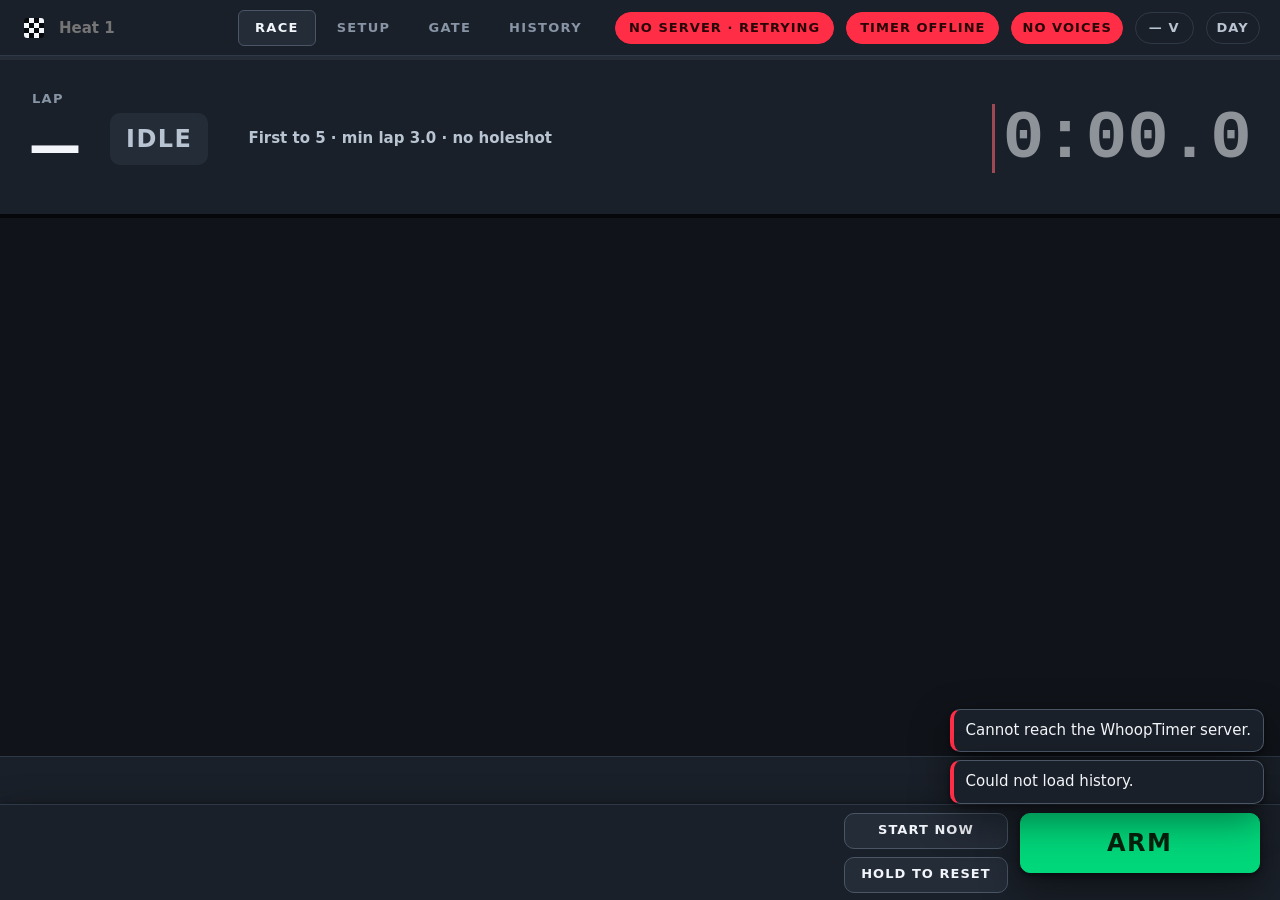
==== static/index.html @ 9a7724cc "Initial commit: WhoopTimer — LapRF race timing for whoops Race timing app for an ImmersionRC LapRF 4" ====
<!doctype html>
<html lang="en">
<head>
<meta charset="utf-8">
<meta name="viewport" content="width=device-width, initial-scale=1, viewport-fit=cover">
<title>WhoopTimer</title>
<style>
/* ============================================================
   WhoopTimer — F1 broadcast timing tower.
   Self-contained: no CDN, no external fonts, no external JS/CSS.
   RULES ENFORCED IN THIS FILE:
     · identity colour is ALWAYS a fill (bar, chip, dot, wash) — never a numeral
     · timing colour is ALWAYS a numeral — never a fill
     · purple appears in exactly two places: session-fastest lap, peak-hold caret
     · pure white (#fff) is the gate threshold line and nothing else
     · no per-pilot numeral may exceed --t-24 (the tier below the clock)
   ============================================================ */
:root{
  color-scheme:dark;
  accent-color:#00d67a;
  scrollbar-width:thin;
  scrollbar-color:#2e3846 transparent;

  /* surface ramp — each step >=1.3:1 on the one below */
  --bg:#07090c;
  --surface-1:#10141a;
  --surface-2:#1a2029;
  --surface-3:#242c38;
  --recess:#05070a;
  --line:#2e3846;
  --line-subtle:#1e242e;
  --edge:#4a5666;
  --hi:inset 0 1px 0 rgb(255 255 255 / .05);

  /* text */
  --fg:#f2f5f9;
  --fg-2:#b9c4d2;
  --fg-3:#8794a5;
  --on-id:#07090c;
  --on-go:#05210d;

  /* race status / flag — reserved for state, never for a pilot */
  --state-green:#00d67a;
  --state-amber:#ffb020;
  --state-red:#ff2d46;
  --state-cheq:#f2f5f9;
  --info:#3d8bff;

  /* timing semantics — numerals only */
  --t-purple:#a970ff;
  --t-green:#00e07a;
  --t-plain:#b8c2ce;
  --t-yellow:#ffd24a;
  --t-none:#7d8a9b;

  /* pilot identity — fills only */
  --id-1:#00d1e0;
  --id-2:#4d7cff;
  --id-3:#ff4fb8;
  --id-4:#c9f036;

  /* measurement palette — deliberately neutral */
  --m-trace:#f2f5f9;
  --thr-line:#ffffff;
  --m-pass:rgb(0 224 122 / .16);
  --m-passline:#00e07a;
  --m-nolap:#05070a;
  --m-bound:#8794a5;
  --m-peak:#a970ff;
  --m-fatal:#ff2d46;

  /* chrome */
  --focus:#7cc4ff;
  --hover-edge:#5b6a7d;
  --banner-bg:#2a1e06;
  --banner-fg:#ffdf9e;
  --step-on-bg:#06241a;
  --disabled-bg:#171d25;
  --disabled-fg:#6b7787;

  /* spacing — 4px scale */
  --s1:4px; --s2:8px; --s3:12px; --s4:16px; --s5:24px; --s6:32px; --s7:48px;
  --r1:6px; --r2:10px; --r3:14px;
  --shadow-1:0 1px 2px rgb(0 0 0 / .5), 0 4px 14px rgb(0 0 0 / .34);
  --shadow-2:0 2px 6px rgb(0 0 0 / .55), 0 14px 40px rgb(0 0 0 / .48);
  --dur-fast:120ms; --dur:220ms; --dur-slow:320ms;
  --ease:cubic-bezier(.2,.8,.2,1);

  /* type — two system stacks, nothing loaded */
  --font-ui:ui-sans-serif,system-ui,-apple-system,"Segoe UI",Roboto,"Helvetica Neue",Arial,sans-serif;
  --font-num:ui-monospace,"SF Mono","Cascadia Mono","Roboto Mono",Menlo,Consolas,"Liberation Mono",monospace;
  --font-cond:"Roboto Condensed","Arial Narrow",ui-sans-serif,system-ui,sans-serif;

  /* scale: six steps + three display sizes. 13px is the floor — nothing smaller
     exists in this app. --t-24 is the hard cap for any per-pilot numeral. */
  --t-13:13px; --t-15:15px; --t-18:18px; --t-24:24px; --t-32:32px; --t-44:44px;
  --t-clock:clamp(64px,9vw,148px);
  --t-countdown:clamp(180px,34vh,420px);
  --t-go:clamp(120px,22vh,280px);
}
/* DAYLIGHT — indoor tracks near windows blow out a dark UI. Same token names. */
:root[data-theme="day"]{
  color-scheme:light;
  --bg:#f2f4f7; --surface-1:#ffffff; --surface-2:#e7ebf1; --surface-3:#d8dee7;
  --recess:#eef1f5; --line:#b9c2ce; --line-subtle:#dde2e9; --edge:#7d8a9b;
  --hi:inset 0 1px 0 rgb(255 255 255 / .8);
  --fg:#0b0f14; --fg-2:#39434f; --fg-3:#5b6672; --on-id:#07090c; --on-go:#05210d;
  --state-green:#00844c; --state-amber:#a76500; --state-red:#c40f24;
  --t-purple:#7c3aed; --t-green:#00844c; --t-plain:#333c47; --t-yellow:#8a6200; --t-none:#7d8a9b;
  --id-1:#00a1ad; --id-2:#3a5fd0; --id-3:#d3208f; --id-4:#8fae1c;
  --m-trace:#0b0f14; --thr-line:#000000; --m-nolap:#eef1f5; --m-bound:#5b6672;
  --disabled-bg:#e3e7ed; --disabled-fg:#6b7787;
  --banner-bg:#fff3d6; --banner-fg:#5a4200;
  --focus:#0b57d0;
  --shadow-1:0 1px 2px rgb(9 18 33 / .12), 0 4px 14px rgb(9 18 33 / .10);
  --shadow-2:0 2px 6px rgb(9 18 33 / .16), 0 14px 40px rgb(9 18 33 / .14);
}

*{box-sizing:border-box}
html,body{height:100%}
body{
  margin:0;background:var(--bg);color:var(--fg);
  font:var(--t-15)/1.45 var(--font-ui);
  -webkit-font-smoothing:antialiased;overflow:hidden;
}
.num,.n{font-family:var(--font-num);font-variant-numeric:tabular-nums lining;letter-spacing:0}
.cap{font-family:var(--font-cond);font-size:var(--t-13);font-weight:600;
     letter-spacing:.10em;text-transform:uppercase;color:var(--fg-3);font-stretch:87.5%}
::-webkit-scrollbar{width:10px;height:10px}
::-webkit-scrollbar-track{background:transparent}
::-webkit-scrollbar-thumb{background:var(--line);border-radius:99px;border:2px solid transparent;background-clip:content-box}
::-webkit-scrollbar-thumb:hover{background:var(--edge);background-clip:content-box}

:where(button,input,select,a,summary,[tabindex]):focus-visible{
  outline:2px solid var(--focus);outline-offset:2px;border-radius:inherit}

button{
  background:var(--surface-3);color:var(--fg);border:1px solid var(--edge);
  border-radius:var(--r2);padding:10px 14px;font:inherit;font-weight:600;
  min-height:36px;cursor:pointer;
  transition:background var(--dur-fast) var(--ease),border-color var(--dur-fast) var(--ease)}
button:hover:not(:disabled){border-color:var(--hover-edge)}
button:disabled{background:var(--disabled-bg);color:var(--disabled-fg);
  border-color:var(--line);cursor:not-allowed}
button.go{background:var(--state-green);border-color:var(--state-green);color:var(--on-go)}
button.warn{background:var(--state-amber);border-color:var(--state-amber);color:var(--on-id)}
button.danger{background:var(--state-red);border-color:var(--state-red);color:#2a0508}
button.ghost{background:transparent;border-color:var(--line);color:var(--fg-2)}
button.wide{width:100%}
input,select,textarea{
  background:var(--recess);color:var(--fg);border:1px solid var(--edge);
  border-radius:var(--r1);padding:8px 10px;font:inherit;min-height:36px;
  font-family:var(--font-num);font-variant-numeric:tabular-nums}
input[type=text]{font-family:var(--font-ui)}
select{font-family:var(--font-ui)}
input:hover,select:hover{border-color:var(--hover-edge)}
input[aria-invalid="true"]{border-color:var(--state-red);box-shadow:0 0 0 1px var(--state-red)}
input[type=range]{padding:0;border:none;background:transparent;min-height:28px;accent-color:var(--state-green)}
label{color:var(--fg-2)}
kbd{display:inline-block;background:var(--surface-3);border:1px solid var(--edge);
    border-bottom-width:2px;border-radius:var(--r1);padding:1px 6px;
    font:600 var(--t-13)/1.4 var(--font-num);color:var(--fg-2);min-width:20px;text-align:center}
h2{margin:0 0 var(--s3);font:600 var(--t-18)/1.2 var(--font-ui)}
table{width:100%;border-collapse:collapse;font-size:var(--t-15)}
th{font:600 var(--t-13)/1.4 var(--font-cond);letter-spacing:.10em;text-transform:uppercase;
   color:var(--fg-3);text-align:left;padding:var(--s2);border-bottom:1px solid var(--line)}
td{padding:var(--s2);border-bottom:1px solid var(--line-subtle)}
tr:last-child td{border-bottom:none}
th.r,td.r{text-align:right}
td.n{font-family:var(--font-num);font-variant-numeric:tabular-nums}
a{color:var(--info)}
.hide{display:none!important}
[hidden]{display:none!important}

/* ================= APP SHELL ================= */
.app{height:100dvh;display:grid;grid-template-rows:56px 1fr}
body.present .statusbar{display:none}
body.present .app{grid-template-rows:1fr}
body.present #ticker{display:none}

.statusbar{
  display:flex;align-items:center;gap:var(--s4);padding:0 var(--s5);
  background:var(--surface-2);border-bottom:1px solid var(--line);box-shadow:var(--shadow-1)}
.brand{display:flex;align-items:center;gap:var(--s2);min-width:0}
.cheq{width:20px;height:20px;border-radius:3px;flex:none;
  background:repeating-conic-gradient(var(--state-cheq) 0 25%,var(--bg) 0 50%) 0 0/10px 10px}
#heatName{background:transparent;border:1px solid transparent;color:var(--fg);
  font:600 var(--t-15) var(--font-ui);padding:4px 6px;min-height:28px;width:170px;border-radius:var(--r1)}
#heatName:hover:not(:disabled){background:var(--recess);border-color:var(--line)}
#heatName:disabled{color:var(--fg-2);opacity:1}
.tabs{display:flex;gap:var(--s1)}
.tabs button{background:transparent;border:1px solid transparent;color:var(--fg-3);
  padding:6px 16px;min-height:36px;font:600 var(--t-13)/1 var(--font-cond);
  letter-spacing:.10em;text-transform:uppercase;border-radius:var(--r1)}
.tabs button[aria-selected="true"]{color:var(--fg);background:var(--surface-3);border-color:var(--edge)}
.tabs button[aria-disabled="true"]{color:var(--disabled-fg);cursor:not-allowed}
.escHint{font:600 var(--t-13)/1 var(--font-cond);letter-spacing:.10em;
  text-transform:uppercase;color:var(--fg-3)}
.health{margin-left:auto;display:flex;align-items:center;gap:var(--s3)}
.chip{display:inline-flex;align-items:center;gap:7px;height:32px;padding:0 13px;
  border-radius:99px;border:1px solid var(--line);background:transparent;color:var(--fg-2);
  font:600 var(--t-13)/1 var(--font-cond);letter-spacing:.08em;text-transform:uppercase;
  white-space:nowrap}
.chip[data-alarm="red"]{background:var(--state-red);border-color:var(--state-red);color:#2a0508}
.chip[data-alarm="amber"]{background:var(--state-amber);border-color:var(--state-amber);color:var(--on-id)}
.chip[data-alarm="green"]{background:transparent;border-color:var(--state-green);color:var(--state-green)}
button.chip{min-height:26px;padding:0 10px}

main{min-height:0;position:relative}
.surface{position:absolute;inset:0;opacity:1;transform:none;
  transition:opacity var(--dur) var(--ease),transform var(--dur) var(--ease)}
.surface[hidden]{display:none}
.surface.enter{opacity:0;transform:translateY(2px)}
.scroll{overflow:auto;height:100%;padding:var(--s5) var(--s4) 96px}
.wrap{max-width:1280px;margin-inline:auto;display:grid;gap:var(--s5)}
.card{background:var(--surface-1);border:1px solid var(--line);border-radius:var(--r3);
  padding:var(--s5);box-shadow:var(--shadow-1),var(--hi)}

/* ================= RACE SURFACE ================= */
#surface-race{display:grid;grid-template-rows:auto 1fr auto auto;height:100%;overflow:hidden}

/* [B] timing band */
.band{position:relative;background:var(--surface-2);box-shadow:var(--shadow-1),var(--hi);
  border-top:3px solid var(--flag,var(--surface-3));
  height:clamp(120px,18vh,200px);
  display:grid;grid-template-columns:auto auto 1fr auto;align-items:center;
  gap:var(--s6);padding:0 var(--s6)}
.band .lapc{display:flex;flex-direction:column;gap:2px}
.lapc .v{font:800 clamp(44px,6vw,84px)/1 var(--font-num);font-variant-numeric:tabular-nums}
.lapc .v .sl{color:var(--fg-3)}
.flagchip{display:inline-flex;align-items:center;height:52px;padding:0 var(--s4);
  border-radius:var(--r2);font:800 var(--t-24)/1 var(--font-cond);letter-spacing:.06em;
  text-transform:uppercase;background:var(--surface-3);color:var(--fg-2);white-space:nowrap}
.flagchip[data-state="staging"]{background:var(--state-amber);color:var(--on-id);animation:pulse 1s steps(1,end) infinite}
.flagchip[data-state="running"]{background:var(--state-green);color:var(--on-go)}
.flagchip[data-state="finished"]{background:var(--surface-3);color:var(--fg);
  box-shadow:inset 0 -6px 0 0 transparent;position:relative;overflow:hidden}
.flagchip[data-state="finished"]::after{content:"";position:absolute;left:0;right:0;bottom:0;height:6px;
  background:repeating-conic-gradient(var(--state-cheq) 0 25%,var(--on-id) 0 50%) 0 0/6px 6px}
.flagchip[data-state="red"]{background:var(--state-red);color:#2a0508}
@keyframes pulse{50%{opacity:.55}}
.fmtline{font-size:var(--t-15);line-height:1.4;max-width:32ch;color:var(--fg-2);justify-self:start;
  background:none;border:none;text-align:left;padding:6px 8px;border-radius:var(--r1)}
button.fmtline:hover:not(:disabled){background:var(--surface-3)}
.clockwrap{display:flex;align-items:center;gap:var(--s3);justify-self:end}
#clock{font:800 var(--t-clock)/1 var(--font-num);font-variant-numeric:tabular-nums;
  letter-spacing:0;color:var(--fg);white-space:nowrap}
#clock .lead{color:var(--fg-3)}
#clock[data-state="idle"]{color:var(--fg-3)}
#clock[data-state="staging"]{color:var(--state-amber)}
#clock[data-state="warn"]{color:var(--state-amber);animation:pulse 1s steps(1,end) infinite}
#clock[data-state="crit"]{color:var(--state-red);animation:pulse 1s steps(1,end) infinite}
#clock[data-state="finished"]{color:var(--fg);box-shadow:inset 0 -6px 0 0 transparent}
#clock.stale{filter:saturate(.4);border-left:3px solid var(--state-red);padding-left:var(--s2)}
#clockManual{font:800 var(--t-18)/1 var(--font-cond);letter-spacing:.06em}
.rail{position:absolute;left:0;right:0;bottom:0;height:4px;background:var(--recess)}
.rail>i{display:block;height:100%;background:var(--id,var(--state-green));
  transition:width var(--dur) var(--ease)}
.cheqwipe{position:absolute;left:0;top:-3px;height:6px;width:0;
  background:repeating-conic-gradient(var(--state-cheq) 0 25%,var(--bg) 0 50%) 0 0/6px 6px}
.cheqwipe.run{width:100%;transition:width 700ms linear}

/* [C] the tower */
.towerwrap{min-height:0;background:var(--surface-1);display:flex;flex-direction:column;position:relative}
#tower{flex:1;min-height:0;display:flex;flex-direction:column}
.trow{
  --id:var(--fg-3);
  position:relative;display:grid;
  grid-template-columns:96px 8px 104px minmax(220px,1.05fr) minmax(150px,.7fr) minmax(190px,.85fr) minmax(200px,.95fr);
  align-items:center;gap:0 var(--s6);
  flex:1 1 0;min-height:84px;
  border-bottom:1px solid var(--line);
  background:color-mix(in srgb,var(--id) 6%,var(--surface-1));
  padding-right:var(--s5);
  transition:transform var(--dur-slow) var(--ease)}
.trow:last-child{border-bottom:none}
.trow.pinned{outline:2px solid var(--id);outline-offset:-2px}
.trow[data-edge="up"]::before,.trow[data-edge="down"]::before,.trow[data-edge="purple"]::before{
  content:"";position:absolute;left:0;top:0;bottom:0;width:3px;z-index:2}
.trow[data-edge="up"]::before{background:var(--state-green)}
.trow[data-edge="down"]::before{background:var(--state-red)}
.trow[data-edge="purple"]::before{background:var(--t-purple)}
.trow.hit-timer,.trow.hit-manual,.trow.hit-signal{animation:hitflash 450ms var(--ease)}
@keyframes hitflash{
  0%{background:color-mix(in srgb,var(--id) 38%,var(--surface-1))}
  100%{background:color-mix(in srgb,var(--id) 6%,var(--surface-1))}}
.cell-pos{align-self:stretch;display:flex;align-items:center;justify-content:center;gap:6px;
  background:var(--surface-2)}
.pos{font:800 var(--t-44)/1 var(--font-num);font-variant-numeric:tabular-nums}
.posarrow{font-size:16px;line-height:1}
.posarrow.up{color:var(--state-green)}.posarrow.down{color:var(--state-red)}
.idbar{align-self:stretch;background:var(--id)}
.codechip{position:relative;width:88px;height:52px;border-radius:var(--r1);background:var(--id);
  color:var(--on-id);display:flex;align-items:center;justify-content:center;
  font:800 var(--t-32)/1 var(--font-cond);letter-spacing:.02em}
.codechip .slotn{position:absolute;top:2px;right:5px;font:700 var(--t-13)/1 var(--font-num);opacity:.75}
.cell-name{min-width:0}
.pname{font:700 var(--t-32)/1.05 var(--font-ui);text-transform:uppercase;
  white-space:nowrap;overflow:hidden;text-overflow:ellipsis}
.psub{font:var(--t-13)/1.4 var(--font-cond);letter-spacing:.08em;text-transform:uppercase;color:var(--fg-3);
  white-space:nowrap;overflow:hidden;text-overflow:ellipsis}
.cell-num{text-align:right;display:flex;flex-direction:column;align-items:flex-end;gap:5px}
.cell-num .lab{font:600 var(--t-13)/1 var(--font-cond);letter-spacing:.10em;
  text-transform:uppercase;color:var(--fg-3)}
.v24{font:650 var(--t-24)/1.05 var(--font-num);font-variant-numeric:tabular-nums}
.v18{font:600 var(--t-18)/1.1 var(--font-num);font-variant-numeric:tabular-nums}
.t-purple{color:var(--t-purple)} .t-green{color:var(--t-green)}
.t-plain{color:var(--t-plain)} .t-yellow{color:var(--t-yellow)} .t-none{color:var(--t-none)}
.lastwrap{display:flex;flex-direction:column;align-items:flex-end;gap:5px}
.lastline{display:flex;align-items:baseline;gap:6px}
.sbtag{font:700 var(--t-13)/1 var(--font-cond);letter-spacing:.06em;padding:1px 4px;
  border:1px solid currentColor;border-radius:3px}
.ubar{height:4px;width:78px;border-radius:2px;background:currentColor}
.prov{font:700 var(--t-13)/1 var(--font-num);color:var(--fg-3);border:1px solid var(--line);
  border-radius:3px;padding:0 4px}
.stack2{display:flex;gap:var(--s7);justify-content:flex-end}
.microstrip{position:absolute;left:0;right:0;bottom:0;height:6px;background:var(--recess);z-index:1}
.microstrip>i{position:absolute;top:0;bottom:0;left:0;background:var(--m-trace);opacity:.85}
.microstrip>i.over{background:var(--state-green);opacity:1}
.microstrip>u{position:absolute;top:0;bottom:0;width:2px;background:var(--thr-line)}
.microstrip[data-fatal="1"]{background:repeating-linear-gradient(45deg,
  var(--m-fatal) 0 3px,transparent 3px 8px)}
.outbadge{font:700 var(--t-13)/1 var(--font-cond);letter-spacing:.08em;color:var(--state-amber);
  border:1px solid var(--state-amber);border-radius:3px;padding:2px 5px}
.disrail{height:32px;display:flex;align-items:center;gap:var(--s4);padding:0 var(--s5);
  background:var(--surface-2);border-top:1px solid var(--line);
  font:600 var(--t-13)/1 var(--font-cond);letter-spacing:.08em;text-transform:uppercase;color:var(--fg-3)}
.disrail button{background:transparent;border:none;color:var(--fg-3);min-height:28px;padding:2px 6px;
  font:inherit;display:inline-flex;align-items:center;gap:6px}
.disrail button:hover:not(:disabled){color:var(--fg);background:var(--surface-3)}
.disrail .dot{width:10px;height:10px;border-radius:2px;background:var(--id,var(--fg-3))}
.ladder{position:absolute;right:var(--s5);top:0;bottom:6px;width:190px;overflow:auto;
  display:flex;flex-direction:column;gap:2px;padding:var(--s2) 0;
  font:var(--t-13)/1.3 var(--font-num);color:var(--fg-2)}

/* solo */
.solo{flex:1;min-height:0;display:grid;grid-template-columns:minmax(0,1fr) 260px;
  gap:var(--s5);padding:var(--s5);background:var(--surface-1)}
.solo .big{font:800 clamp(96px,14vw,200px)/1 var(--font-num);font-variant-numeric:tabular-nums}
.solo .v44{font:800 var(--t-44)/1 var(--font-num);font-variant-numeric:tabular-nums}
.solo .lapcol{overflow:auto;font:var(--t-24)/1.4 var(--font-num);text-align:right}

/* [D] event ticker */
#ticker{height:48px;background:var(--surface-2);border-top:1px solid var(--line);
  display:flex;align-items:center;gap:var(--s6);padding:0 var(--s5);overflow:hidden;
  font-size:var(--t-15);white-space:nowrap}
#ticker .ev{display:inline-flex;align-items:center;gap:8px;min-width:0;overflow:hidden;text-overflow:ellipsis}
#ticker .st{font-family:var(--font-num);color:var(--fg-3)}
#ticker .pd{width:10px;height:10px;border-radius:2px;background:var(--id,var(--fg-3));flex:none}
#ticker .err{color:var(--state-red)} #ticker .rej{color:var(--state-amber)}

/* [E] trigger bar + primary action */
.trigbar{height:96px;background:var(--surface-2);border-top:1px solid var(--line);
  display:flex;align-items:center;gap:var(--s3);padding:var(--s3) var(--s5);box-shadow:var(--shadow-2)}
.trigs{flex:1;display:grid;grid-template-columns:repeat(var(--tc,4),1fr);gap:var(--s3)}
.trig{position:relative;height:60px;border:none;border-radius:var(--r2);background:var(--id);
  color:var(--on-id);font:800 var(--t-18)/1 var(--font-cond);letter-spacing:.06em;
  text-transform:uppercase;display:flex;align-items:center;justify-content:center;gap:10px;overflow:hidden}
.trig .kc{background:rgb(0 0 0 / .22);border-radius:4px;padding:2px 7px;font-family:var(--font-num)}
.trig.undo{background:var(--surface-3);color:var(--fg);box-shadow:inset 0 0 0 2px var(--state-amber)}
.trig .drain{position:absolute;left:0;bottom:0;height:3px;background:var(--state-amber);width:100%}
.trig:disabled{background:var(--disabled-bg);color:var(--disabled-fg)}
.actions{display:flex;align-items:stretch;gap:var(--s3)}
.secondary{display:flex;flex-direction:column;gap:var(--s2);justify-content:center}
.secondary button{min-height:36px;padding:4px 16px;font-size:var(--t-13);
  font-family:var(--font-cond);letter-spacing:.08em;text-transform:uppercase}
#primary{position:relative;width:240px;height:60px;font:800 var(--t-24)/1 var(--font-cond);
  letter-spacing:.06em;text-transform:uppercase;overflow:hidden;box-shadow:var(--shadow-2)}
.holdfill{position:absolute;left:0;top:0;bottom:0;width:0;background:rgb(255 45 70 / .35)}
.holding .holdfill{width:100%;transition:width 800ms linear}

/* [F] overlays */
.ov{position:fixed;inset:0;z-index:60;display:flex;align-items:center;justify-content:center;
  flex-direction:column;gap:var(--s5);background:var(--bg)}
#ovStaging .ring{position:relative;width:min(46vh,46vw);height:min(46vh,46vw);
  display:flex;align-items:center;justify-content:center}
#ovStaging svg{position:absolute;inset:0;width:100%;height:100%;transform:rotate(-90deg)}
#ovStaging .cd{font:800 var(--t-countdown)/1 var(--font-num);font-variant-numeric:tabular-nums;
  color:var(--state-amber)}
#ovStaging.last .cd{color:var(--state-green)}
.plates{display:flex;gap:var(--s4);flex-wrap:wrap;justify-content:center}
.plate{width:200px;background:var(--surface-1);border:1px solid var(--line);border-radius:var(--r2);
  overflow:hidden;box-shadow:var(--shadow-1)}
.plate .top{height:6px;background:var(--id)}
.plate .body{padding:var(--s3);display:grid;gap:6px}
.plate .code{width:88px;height:52px;border-radius:var(--r1);background:var(--id);color:var(--on-id);
  display:flex;align-items:center;justify-content:center;font:800 var(--t-32)/1 var(--font-cond)}
#ovGo{background:var(--state-green);color:var(--on-go);
  font:800 var(--t-go)/1 var(--font-cond);letter-spacing:.06em}
#fastband{position:absolute;top:0;left:0;right:0;z-index:40;height:72px;background:var(--t-purple);
  color:var(--on-id);display:flex;align-items:center;padding:0 var(--s5);
  font:700 var(--t-32)/1 var(--font-cond);letter-spacing:.06em;text-transform:uppercase;
  transform:translateY(-100%);visibility:hidden;pointer-events:none;
  transition:transform var(--dur) var(--ease),visibility 0s linear var(--dur);
  clip-path:polygon(0 0,100% 0,100% 100%,18px 100%,0 calc(100% - 14px))}
#fastband.show{transform:translateY(0);visibility:visible;
  transition:transform var(--dur) var(--ease)}
#callmirror{position:absolute;left:0;right:0;z-index:35;display:flex;justify-content:center;
  pointer-events:none;opacity:0;transition:opacity var(--dur) var(--ease)}
#callmirror.show{opacity:1}
#callmirror span{background:var(--surface-2);border:1px solid var(--line);box-shadow:var(--shadow-2);
  border-radius:var(--r2);padding:10px var(--s5);font:700 var(--t-32)/1.1 var(--font-ui)}
#ovResult{position:fixed;left:0;right:0;bottom:0;top:33%;z-index:55;background:var(--surface-1);
  border-top:6px solid var(--id,var(--state-green));box-shadow:var(--shadow-2);
  padding:var(--s5);overflow:auto;
  clip-path:polygon(0 0,calc(100% - 28px) 0,100% 28px,100% 100%,0 100%);
  animation:slideup var(--dur-slow) var(--ease)}
@keyframes slideup{from{transform:translateY(30px);opacity:0}to{transform:none;opacity:1}}
#veil{position:absolute;inset:0;z-index:30;background:rgb(7 9 12 / .72);
  display:flex;align-items:center;justify-content:center;
  font:800 var(--t-44)/1 var(--font-cond);letter-spacing:.08em;color:var(--state-red)}
.dimmed{filter:grayscale(.8) brightness(.5)}

/* toasts */
#toasts{position:fixed;right:var(--s4);bottom:96px;z-index:70;display:flex;flex-direction:column;
  gap:var(--s2);max-width:420px}
.toast{background:var(--surface-2);border:1px solid var(--edge);border-left-width:4px;
  border-radius:var(--r2);padding:10px var(--s3);box-shadow:var(--shadow-2);font-size:var(--t-15)}
.toast.ok{border-left-color:var(--state-green)}
.toast.warn{border-left-color:var(--state-amber)}
.toast.err{border-left-color:var(--state-red)}
.toast.info{border-left-color:var(--info)}

/* banner */
.banner{background:var(--banner-bg);border:1px solid var(--state-amber);color:var(--banner-fg);
  border-radius:var(--r2);padding:var(--s3) var(--s4);display:flex;gap:var(--s4);
  align-items:center;justify-content:space-between;flex-wrap:wrap}

/* ================= SETUP ================= */
.seg{display:inline-flex;border:1px solid var(--edge);border-radius:var(--r2);overflow:hidden}
.seg button{border:none;border-radius:0;background:var(--surface-2);color:var(--fg-2);
  border-right:1px solid var(--line);min-height:44px;padding:0 var(--s4);
  font:600 var(--t-15) var(--font-ui)}
.seg button:last-child{border-right:none}
.seg button[aria-pressed="true"]{background:var(--state-green);color:var(--on-go)}
.field{display:flex;align-items:center;justify-content:space-between;gap:var(--s4);
  padding:var(--s2) 0;border-bottom:1px solid var(--line-subtle)}
.field:last-child{border-bottom:none}
.w-num{width:110px} .w-num-sm{width:88px}
.toggle{min-height:44px;padding:0 var(--s4);border-radius:var(--r2);border:1px solid var(--edge);
  background:var(--surface-2);color:var(--fg);font:700 var(--t-15) var(--font-cond);
  letter-spacing:.08em;text-transform:uppercase;display:inline-flex;align-items:center;gap:10px}
.toggle[aria-pressed="true"]{background:var(--step-on-bg);border-color:var(--state-green);color:var(--state-green)}
.toggle .pip{width:14px;height:14px;border-radius:3px;background:var(--disabled-fg)}
.toggle[aria-pressed="true"] .pip{background:var(--state-green)}
.grid2{display:grid;grid-template-columns:minmax(0,1fr) minmax(0,1fr);gap:var(--s5)}
.grid4{display:grid;grid-template-columns:repeat(4,minmax(0,1fr));gap:var(--s3)}
@media (max-width:900px){.grid2,.grid4{grid-template-columns:1fr}}
.rosteritem{display:flex;align-items:center;justify-content:space-between;gap:var(--s3);
  min-height:56px;padding:0 var(--s3);border:1px solid var(--line);border-radius:var(--r2);
  background:var(--surface-2);width:100%;text-align:left;color:var(--fg)}
.rosteritem[aria-pressed="true"]{border-color:var(--state-green);background:var(--step-on-bg)}
.slotdrop{border:1px dashed var(--edge);border-radius:var(--r2);padding:var(--s3);
  background:var(--surface-2);display:grid;gap:var(--s2)}
.slotdrop.armed{border-style:solid;border-color:var(--state-green)}

/* ================= GATE ================= */
.wizard{display:flex;align-items:center;gap:var(--s4);min-height:56px;padding:0 var(--s4);
  background:var(--surface-2);border:1px solid var(--line);border-radius:var(--r2);flex-wrap:wrap}
.steps{display:flex;gap:var(--s2)}
.stepc{display:inline-flex;align-items:center;gap:6px;padding:4px 10px;border-radius:99px;
  border:1px solid var(--line);color:var(--fg-3);
  font:600 var(--t-13) var(--font-cond);letter-spacing:.08em;text-transform:uppercase}
.stepc.on{border-color:var(--state-green);color:var(--state-green);background:var(--step-on-bg)}
.stepc.done{color:var(--fg)}
.slotblock{background:var(--surface-1);border:1px solid var(--line);border-radius:var(--r3);
  padding:var(--s5);box-shadow:var(--shadow-1),var(--hi);
  display:grid;grid-template-columns:minmax(0,1.55fr) minmax(360px,1fr);gap:var(--s6)}
@media (max-width:1100px){.slotblock{grid-template-columns:1fr}}
.slotblock[data-stale="1"]{border-color:var(--state-amber)}
.slothead{display:flex;align-items:center;gap:var(--s3);grid-column:1/-1}
.meterc{display:block;width:100%;height:96px}
.tracec{display:block;width:100%;height:130px;margin-top:var(--s3)}
@media (max-height:800px){.tracec{display:none}}
.verdict{display:grid;gap:var(--s3)}
.vchip{justify-self:start;padding:6px 12px;border-radius:var(--r1);
  font:800 var(--t-15) var(--font-cond);letter-spacing:.08em;text-transform:uppercase;color:var(--on-id)}
.vchip[data-v="good"]{background:var(--state-green)}
.vchip[data-v="marginal"]{background:var(--state-amber)}
.vchip[data-v="fatal"]{background:var(--state-red);color:#fff}
.vchip[data-v="weak"]{background:var(--state-red);color:#fff}
.vchip[data-v="none"]{background:var(--surface-3);color:var(--fg-2)}
.vsent{font:600 var(--t-18)/1.35 var(--font-ui);color:var(--fg)}
.defgrid{display:grid;grid-template-columns:repeat(3,minmax(0,1fr));gap:var(--s2) var(--s4)}
.defgrid .k{font:600 var(--t-13) var(--font-cond);letter-spacing:.08em;text-transform:uppercase;color:var(--fg-3)}
.defgrid .v{font:600 var(--t-18) var(--font-num);font-variant-numeric:tabular-nums}
.ok{color:var(--state-green)} .amber{color:var(--state-amber)} .bad{color:var(--state-red)}
.dirty{width:8px;height:8px;border-radius:99px;background:var(--state-amber);display:inline-block}
details{border:1px solid var(--line);border-radius:var(--r2);background:var(--surface-1);padding:var(--s3)}
summary{cursor:pointer;font:600 var(--t-15) var(--font-cond);letter-spacing:.08em;text-transform:uppercase;color:var(--fg-2)}
.spec{display:flex;align-items:flex-end;gap:2px;height:120px;margin-top:var(--s2)}
.spec>div{flex:1;background:var(--surface-3);border-radius:2px 2px 0 0;min-height:2px;position:relative}
.spec>div.top{background:var(--state-green)}
.spec>div.cur{box-shadow:inset 0 0 0 2px var(--state-amber)}
.specax{display:flex;justify-content:space-between;margin-top:4px}

@media (max-height:800px){
  .band{height:120px}
  .trow{min-height:72px}
  .pname{font-size:var(--t-24)}
  .pos{font-size:var(--t-32)}
}
@media (prefers-reduced-motion:reduce){
  *,*::before,*::after{animation-duration:.001ms!important;animation-iteration-count:1!important;
    transition-duration:.001ms!important}
  .trow.hit-timer,.trow.hit-manual,.trow.hit-signal{animation:none;
    background:color-mix(in srgb,var(--id) 22%,var(--surface-1))}
}

/* ================= RESPONSIVE =================
   The tower is a 7-column desktop grid; below 640px it folds to two rows so
   every timing number stays on screen instead of being clipped off the right.
   Touch targets go to >=44px, and the race view is allowed to scroll rather
   than crushing four rows into a phone viewport. */

/* Grid and flex items default to min-width:auto, so they refuse to shrink below
   their content and push the whole page wider than the viewport. */
@media (max-width:900px){
  .app{grid-template-columns:minmax(0,1fr)}
  main,.surface,.band,.towerwrap,#tower,.trow,#ticker,.trigbar,.health,.statusbar,
  .clockwrap,.trigs,.actions,.scroll,.wrap,.card,.grid2,.grid4,.field,
  #slotBlocks,#slotBlocks>*{min-width:0;max-width:100%}
  /* wide tables scroll inside their card instead of stretching the page */
  .scroll table{display:block;overflow-x:auto;white-space:nowrap;max-width:100%}
  /* tablets are touch devices too */
  button,select,input[type=number],input[type=text],a.rosteritem{min-height:44px}
  input[type=range]{height:40px}
  .statusbar button.chip{min-height:40px;height:auto;padding:0 12px}
  .statusbar span.chip{min-height:30px;height:auto}
  #heatName{min-height:40px}
  .tabs button{min-height:40px}
  .actions .secondary button{min-height:44px}
}

/* The desktop tower needs ~1500px at full spacing; below that the right-hand
   timing column would be clipped by the surface's overflow:hidden. */
@media (max-width:1500px){
  .trow{grid-template-columns:80px 8px 92px minmax(170px,1fr) minmax(120px,.65fr)
        minmax(150px,.8fr) minmax(160px,.9fr);gap:0 var(--s5)}
  .stack2{gap:var(--s5)}
  .band,.towerwrap,#ticker,.trigbar,#tower,.trow{min-width:0}
  /* --t-clock is 9vw; below ~1400px that pushes the clock past the band's edge */
  .band{overflow:hidden}
  .clockwrap{min-width:0;overflow:hidden}
  #clock{font-size:clamp(40px,5.4vw,104px)}
}

/* The roomier chips and tabs overflow a narrow laptop header; let it wrap. */
@media (max-width:1100px){
  .app{grid-template-rows:auto 1fr}
  .statusbar{flex-wrap:wrap;height:auto;padding-top:8px;padding-bottom:8px;row-gap:8px}
  .health{flex-wrap:wrap;row-gap:8px;min-width:0}
  .tabs{flex-wrap:wrap;row-gap:4px}
}

/* ---- tablet / small laptop ---- */
@media (max-width:900px){
  .trow{grid-template-columns:64px 6px 76px minmax(0,1fr) 120px 132px 108px;gap:0 var(--s3)}
  /* status chips wrap onto a second line rather than scrolling out of reach */
  .statusbar{flex-wrap:wrap;height:auto;padding-top:6px;padding-bottom:6px}
  .app{grid-template-rows:auto 1fr}
  .health{flex-wrap:wrap;margin-left:auto;row-gap:6px}
  .health .chip{flex:0 0 auto}
  .band{height:auto;overflow:hidden;grid-template-columns:auto minmax(0,1fr);
        grid-template-rows:auto auto auto auto;gap:2px var(--s3);
        padding:var(--s2) var(--s4) 8px}
  .band>*{min-width:0}
  .band>.lapc{grid-column:1;grid-row:1;align-self:center}
  .clockwrap{display:contents}
  #clock{grid-column:2;grid-row:1;justify-self:end;align-self:center;min-width:0;
         overflow:hidden;text-overflow:clip}
  #clockManual{grid-column:1/3;grid-row:4;justify-self:start;align-self:center;margin:2px 0 0}
  #flag{grid-column:1/3;grid-row:2;justify-self:start;max-width:100%}
  #fmtLine{grid-column:1/3;grid-row:3;justify-self:start;text-align:left}
  #clock{font-size:clamp(34px,6.2vw,84px)}
  /* the ticker clips its own overflow; let it be swiped on touch */
  #ticker{overflow-x:auto;scrollbar-width:none}
  #ticker::-webkit-scrollbar{display:none}
  .solo{grid-template-columns:minmax(0,1fr);gap:var(--s3)}
  .band{height:clamp(104px,15vh,150px);gap:var(--s3);padding:0 var(--s3)}
  .scroll{padding:var(--s4) var(--s3) 96px}
  .plate{width:170px}
}

/* ---- phone ---- */
@media (max-width:640px){
  /* header: let the tabs and health chips scroll rather than overflow */
  .app{grid-template-rows:auto 1fr}          /* header row was pinned to 44px */
  .statusbar{flex-wrap:wrap;gap:var(--s3);padding:10px var(--s3);height:auto;
             padding-top:max(10px,env(safe-area-inset-top))}
  .brand{order:1;flex:1 1 auto}
  .brand input#heatName{max-width:44vw}
  .health{order:2;margin-left:0;flex-wrap:wrap;max-width:100%;row-gap:6px}
  .health .chip{flex:0 0 auto}
  #tabs{order:3;width:100%;overflow-x:auto;scrollbar-width:none;gap:4px;padding-bottom:2px}
  #tabs::-webkit-scrollbar{display:none}
  #tabs button{flex:0 0 auto;min-height:44px;padding:0 14px}
  .escHint{order:2;font-size:11px;letter-spacing:.06em}

  /* timing band: lap + clock on one line, flag + format beneath */
  .band{height:auto;grid-template-columns:auto minmax(0,1fr);
        grid-auto-rows:auto;gap:2px var(--s3);padding:var(--s2) var(--s3) 8px}
  .band>.lapc{grid-column:1;grid-row:1;align-self:center}
  #flag{grid-column:1/3;grid-row:2;justify-self:start;height:40px;font-size:var(--t-15);
        max-width:100%;white-space:normal;line-height:1.1}
#fmtLine{display:none}          /* Setup tab covers this; buys a row for the tower */
  .band{grid-template-rows:auto auto auto}
  #clockManual{grid-row:3}
  #clockManual{font-size:var(--t-13);height:22px;min-height:22px}
  #clock{font-size:clamp(30px,9.5vw,48px);max-width:100%;overflow:hidden}
  #lapCount{font-size:clamp(28px,9vw,44px)}

  /* tower row -> two rows: identity above, timing numbers below */
  #tower{overflow-y:auto;-webkit-overflow-scrolling:touch}
  .trow{flex:0 0 auto}
  /* identity on the first line, all four timing figures on the second, so four
     pilots fit a phone screen without scrolling */
  .trow{grid-template-columns:32px 4px repeat(3,minmax(0,1fr));
        grid-template-rows:auto auto;min-height:0;
        padding:14px var(--s3) 16px 0;gap:10px var(--s3);align-items:center}
  .trow>.cell-pos{grid-column:1;grid-row:1/3;padding:0 2px}
  .trow .pos{font-size:var(--t-24)}
  .trow .posarrow{font-size:var(--t-13)}
  .trow>.ladder{display:none}                 /* absolutely-positioned overlay */
  .trow>.idbar{grid-column:2;grid-row:1/3}
  .trow>.codechip{grid-column:3;grid-row:1;justify-self:start}
  .trow>.cell-name{grid-column:4/6;grid-row:1;text-align:left}
  .trow>.cell-num{grid-row:2;text-align:left;align-items:flex-start;min-width:0}
  .trow>.cell-num:nth-child(5){grid-column:3}
  .trow>.cell-num:nth-child(6){grid-column:4}
  .trow>.cell-num:nth-child(7){grid-column:5}
  .trow>.microstrip{grid-column:1/6}
  .trow .lab{font-size:10px}
  .trow .v24{font-size:var(--t-18)}
  #tower{overflow-x:hidden}
  .trow .stack2{flex-wrap:wrap;justify-content:flex-start;gap:var(--s3);min-width:0}
  .trow>.codechip{width:64px;height:40px}
  .trow .pname{font-size:var(--t-24)}
  .trow .psub{font-size:var(--t-13)}

  /* manual triggers: 2x2 so each stays thumb-sized */
  .trigbar{height:auto;flex-wrap:wrap;overflow:hidden;max-width:100vw;gap:var(--s3);
           padding:var(--s3) var(--s3) calc(var(--s3) + env(safe-area-inset-bottom))}
  .trigs{width:auto;flex:1 1 100%;gap:var(--s3);max-width:100%;
         grid-template-columns:repeat(2,minmax(0,1fr))!important}
  .trigs{min-width:0}
  .trigs>button{min-height:52px;min-width:0;padding:0 8px;
                font-size:var(--t-13);white-space:normal;line-height:1.15}
  /* one row of actions instead of a stacked column that eats the tower */
  .actions{width:auto;flex:1 1 100%;max-width:100%;gap:var(--s2);flex-direction:row;
           align-items:stretch}
  .actions .secondary{flex-direction:row;flex:1.6;gap:var(--s2);min-width:0}
  .actions .secondary button{flex:1;min-width:0;min-height:52px;padding:0 6px;
           font-size:11px;line-height:1.15;white-space:normal}
  #primary{width:auto;flex:1;height:52px;min-height:52px;font-size:var(--t-18)}
  #ticker{height:34px;font-size:var(--t-13);padding:0 var(--s3)}

  /* forms and cards */
  .grid2,.grid4{grid-template-columns:1fr}
  .wizard{padding:var(--s3);gap:var(--s2)}
  .wizard>*{min-height:44px}
  .steps{width:100%;overflow-x:auto;scrollbar-width:none}
  .plate{width:calc(50% - var(--s4));min-width:140px}
  .scroll{padding:var(--s3) var(--s3) calc(96px + env(safe-area-inset-bottom))}
  .disrail{height:auto;flex-wrap:wrap;padding:6px var(--s3)}
  button,select,input[type=number],input[type=text]{min-height:44px}
  /* .chip sets an explicit 26px height; interactive chips need a real tap target */
  .statusbar button.chip{min-height:44px;height:auto;padding:0 12px}
  .statusbar span.chip{min-height:30px;height:auto}
  #heatName{min-height:44px;width:auto;flex:1 1 auto;min-width:0}
  .actions .secondary{display:flex;gap:var(--s2);flex:1;min-width:0}
  .actions .secondary button{min-height:44px;flex:1;min-width:0}
  #primary{min-height:56px}
  table{font-size:var(--t-13)}
}

/* ---- small phone ---- */
@media (max-width:400px){
  .trow{grid-template-columns:28px 4px auto minmax(0,1fr)}
  #clock{font-size:clamp(34px,12vw,48px)}
  .plate{width:100%}
  .brand input#heatName{max-width:38vw}
}

/* ---- landscape phone: reclaim vertical space ---- */
@media (max-width:900px) and (max-height:480px){
  .band{height:auto;padding:4px var(--s3)}
  #clock{font-size:clamp(28px,7vh,44px)}
  #ticker{display:none}
  .trigbar{height:auto}
}

</style>
</head>
<body>
<div class="app">

<header class="statusbar">
  <div class="brand">
    <span class="cheq" aria-hidden="true"></span>
    <input id="heatName" aria-label="Heat name" maxlength="40" placeholder="Heat 1">
  </div>
  <div class="tabs" role="tablist" aria-label="Screens" id="tabs">
    <button role="tab" id="tab-race" aria-controls="surface-race" aria-selected="true" data-s="race">Race</button>
    <button role="tab" id="tab-setup" aria-controls="surface-setup" aria-selected="false" data-s="setup">Setup</button>
    <button role="tab" id="tab-gate" aria-controls="surface-gate" aria-selected="false" data-s="gate">Gate</button>
    <button role="tab" id="tab-history" aria-controls="surface-history" aria-selected="false" data-s="history">History</button>
  </div>
  <div class="escHint" id="escHint" hidden>Esc — setup</div>
  <div class="health">
    <span class="chip" id="cLink" role="status">Link</span>
    <span class="chip" id="cTimer">Timer</span>
    <button class="chip" id="cVoice" type="button">Voice</button>
    <span class="chip" id="cBatt">Batt</span>
    <button class="chip" id="bTheme" type="button" aria-pressed="false" title="Daylight mode">Day</button>
  </div>
</header>

<main>
<!-- ===================== SURFACE 1: RACE ===================== -->
<section class="surface" id="surface-race" role="tabpanel" aria-labelledby="tab-race">
  <div class="band" id="band">
    <div class="cheqwipe" id="cheqwipe"></div>
    <div class="lapc">
      <span class="cap" id="lapLab">Lap</span>
      <span class="v" id="lapCount">—</span>
    </div>
    <div class="flagchip" id="flag" data-state="idle" role="status">Idle</div>
    <button class="fmtline" id="fmtLine" type="button">First to 5 · min lap 3.0 · no holeshot</button>
    <div class="clockwrap">
      <span id="clockManual" class="chip" data-alarm="amber" hidden>Manual timing</span>
      <div id="clock" class="num" data-state="idle" role="timer" aria-live="off">0:00.0</div>
    </div>
    <div class="rail"><i id="railFill" style="width:0"></i></div>
  </div>

  <div class="towerwrap">
    <div id="fastband" role="status" aria-live="polite"></div>
    <div id="callmirror" role="status" aria-live="polite"><span></span></div>
    <div id="tower"></div>
    <div id="soloView" hidden class="solo"></div>
    <div class="disrail" id="disRail" hidden></div>
    <div id="veil" hidden>Data stale</div>
  </div>

  <div id="ticker" role="status" aria-live="polite" aria-label="Event ticker"></div>

  <div class="trigbar">
    <div class="trigs" id="trigs"></div>
    <div class="actions">
      <div class="secondary">
        <button id="bStartNow" type="button">Start now</button>
        <button id="bReset" type="button" title="Press and hold">Hold to reset</button>
      </div>
      <button id="primary" class="go" type="button"><span class="holdfill"></span><span id="primaryLab">Arm</span></button>
    </div>
  </div>
</section>

<!-- ===================== SURFACE 2: SETUP ===================== -->
<section class="surface" id="surface-setup" role="tabpanel" aria-labelledby="tab-setup" hidden>
 <div class="scroll" tabindex="0">
  <div class="wrap">
    <div class="banner" id="banner" hidden role="status"></div>

    <div class="card">
      <h2>Roster and grid</h2>
      <div class="grid2">
        <div>
          <div class="cap" style="margin-bottom:8px">Saved pilots — click one, then a slot</div>
          <div id="rosterList" style="display:grid;gap:8px"></div>
          <div style="display:flex;gap:8px;margin-top:12px">
            <button id="bSaveLineup" type="button">Save this lineup</button>
            <button id="bClearRoster" type="button" class="ghost">Clear roster</button>
          </div>
        </div>
        <div>
          <div class="cap" style="margin-bottom:8px">Tonight's grid</div>
          <div id="slotGrid" style="display:grid;gap:12px"></div>
        </div>
      </div>
    </div>

    <div class="card">
      <h2>Format</h2>
      <div class="seg" role="group" aria-label="Race format" id="segMode">
        <button type="button" data-m="laps" aria-pressed="true">Laps</button>
        <button type="button" data-m="time" aria-pressed="false">Time</button>
        <button type="button" data-m="consecutive" aria-pressed="false">Best-3</button>
      </div>
      <div style="margin-top:16px;max-width:560px">
        <div class="field" id="fRowLaps"><label for="fLaps">Target laps</label>
          <input class="w-num" type="number" id="fLaps" min="1" max="60" step="1"></div>
        <div class="field" id="fRowSecs"><label for="fSecs">Time limit (seconds)</label>
          <input class="w-num" type="number" id="fSecs" min="10" max="3600" step="10"></div>
        <div class="field" id="fRowConsec"><label for="fConsec">Consecutive laps</label>
          <input class="w-num" type="number" id="fConsec" min="2" max="10" step="1"></div>
        <div class="field"><label for="fMin">Minimum lap time (seconds) — app and timer</label>
          <input class="w-num" type="number" id="fMin" min="0" max="60" step="0.5"></div>
        <div class="field"><label for="fCount">Count-in (seconds)</label>
          <input class="w-num" type="number" id="fCount" min="0" max="30" step="1"></div>
        <div class="field"><label>Holeshot start (first crossing only starts the clock)</label>
          <button class="toggle" id="fHole" type="button" aria-pressed="false"><span class="pip"></span><span>Off</span></button></div>
        <details style="margin-top:12px">
          <summary>Diverge app and timer minimum lap</summary>
          <div class="field"><label for="tMinLap">Timer minimum lap (ms)</label>
            <input class="w-num" type="number" id="tMinLap" min="0" max="60000" step="500"></div>
          <div id="minLapWarn" class="cap" style="color:var(--state-amber)" hidden></div>
        </details>
      </div>
    </div>

    <div class="card">
      <h2>Voice</h2>
      <div style="max-width:560px">
        <div class="field"><label>Callouts</label>
          <button class="toggle" id="vOn" type="button" aria-pressed="true"><span class="pip"></span><span>On</span></button></div>
        <div class="field"><label for="vSel">Voice</label><select id="vSel" style="max-width:280px"></select></div>
        <div class="field"><label for="vRate">Rate</label><input type="range" id="vRate" min="0.7" max="1.6" step="0.05" value="1.1" style="width:200px"></div>
        <div class="field"><span id="vCount" class="cap">Loading voices…</span>
          <button id="vTest" type="button">Test callout</button></div>
        <div id="vWarn" class="banner" hidden role="status"></div>
      </div>
    </div>
  </div>
 </div>
</section>

<!-- ===================== SURFACE 3: GATE ===================== -->
<section class="surface" id="surface-gate" role="tabpanel" aria-labelledby="tab-gate" hidden>
 <div class="scroll" tabindex="0">
  <div class="wrap">
    <div class="wizard" id="wizard">
      <div class="steps">
        <span class="stepc" id="st1">1 · Noise floor</span>
        <span class="stepc" id="st2">2 · Fly a pass</span>
        <span class="stepc" id="st3">3 · Apply</span>
      </div>
      <button class="go" id="bWiz" type="button">Start — keep the gate clear</button>
      <button class="ghost" id="bWizOver" type="button">Start over</button>
      <span id="wizEvidence" style="font-size:var(--t-15);color:var(--fg-2)"></span>
      <span id="calPresetWrap" style="margin-left:auto;display:flex;align-items:center;gap:8px">
        <label class="cap" for="calPreset">Track type</label>
        <select id="calPreset" style="max-width:300px"></select>
      </span>
    </div>

    <div style="display:flex;align-items:center;gap:12px;flex-wrap:wrap">
      <button class="go" id="bWrite" type="button">Write to timer</button>
      <span id="writeReason" style="font-size:var(--t-15);color:var(--fg-2)"></span>
    </div>

    <div id="slotBlocks" style="display:grid;gap:24px"></div>

    <details id="advanced">
      <summary>Advanced / diagnostics</summary>
      <div class="grid2" style="margin-top:16px">
        <div>
          <h2>Frequency scanner</h2>
          <div style="display:flex;gap:8px;align-items:center">
            <label class="cap" for="scSlot">Slot</label>
            <select id="scSlot" style="width:110px"></select>
            <button id="bScan" type="button">Scan 40 ch</button>
            <button id="bScanStop" type="button" class="ghost" disabled>Stop</button>
          </div>
          <div id="scOut" style="margin-top:8px;font-size:var(--t-15);color:var(--fg-2)">
            Sweeps one receiver across every channel. Power one whoop and it tells you the frequency.
            The slot stops timing while it scans.</div>
          <div class="spec" id="spec"></div>
          <div class="specax cap" id="specAx"></div>
        </div>
        <div>
          <h2>Software fallback detector</h2>
          <div id="fbNote" style="font-size:var(--t-15);color:var(--fg-2);margin-bottom:12px"></div>
          <button class="wide" id="bCal" type="button">Calibrate quiet baseline</button>
          <div class="field" style="margin-top:12px">
            <label for="thSet">Fallback trigger level (counts above quiet)</label>
            <span class="n" id="thVal">500</span></div>
          <input type="range" id="thSet" min="10" max="3000" step="10" style="width:100%" aria-label="Fallback trigger level">
          <div class="field"><label>Count fallback detections as laps</label>
            <button class="toggle" id="autoDet" type="button" aria-pressed="false"><span class="pip"></span><span>Off</span></button></div>
          <div id="fbPeaks" class="cap"></div>
        </div>
      </div>
      <div style="margin-top:16px">
        <h2>Console</h2>
        <div id="console" tabindex="0" style="max-height:200px;overflow:auto;background:var(--recess);
          border:1px solid var(--line);border-radius:var(--r2);padding:8px;
          font:var(--t-13)/1.6 var(--font-num);color:var(--fg-2)"></div>
      </div>
    </details>
  </div>
 </div>
</section>

<!-- ===================== SURFACE 4: HISTORY ===================== -->
<section class="surface" id="surface-history" role="tabpanel" aria-labelledby="tab-history" hidden>
 <div class="scroll" tabindex="0">
  <div class="wrap">
    <div class="card">
      <h2>Session bests</h2>
      <table><thead><tr><th scope="col">Pilot</th><th scope="col" class="r">Best lap</th>
        <th scope="col" class="r">Best consec</th><th scope="col" class="r">Races</th></tr></thead>
        <tbody id="sessionRows"></tbody></table>
    </div>
    <div class="card">
      <h2>Race history</h2>
      <div style="display:flex;gap:8px">
        <a id="bCsv" class="rosteritem" style="width:auto;padding:0 16px;min-height:44px;
           display:inline-flex;justify-content:center" download="whooptimer.csv" href="/api/history.csv">Download CSV</a>
        <button id="bClearHist" type="button" class="ghost">Clear history</button>
      </div>
      <div id="histOut" style="margin-top:16px;display:grid;gap:16px"></div>
    </div>
  </div>
 </div>
</section>
</main>
</div>

<div class="ov" id="ovStaging" hidden>
  <div class="ring">
    <svg viewBox="0 0 100 100" aria-hidden="true">
      <circle cx="50" cy="50" r="46" fill="none" stroke="var(--surface-3)" stroke-width="3"></circle>
      <circle id="cdRing" cx="50" cy="50" r="46" fill="none" stroke="var(--state-amber)"
              stroke-width="3" stroke-linecap="round" pathLength="1"
              stroke-dasharray="1" stroke-dashoffset="0"></circle>
    </svg>
    <div class="cd num" id="cdNum">5</div>
  </div>
  <div class="plates" id="stagePlates"></div>
</div>
<div class="ov" id="ovGo" hidden>Go</div>
<div id="ovResult" hidden role="dialog" aria-label="Race result"></div>
<div id="toasts" role="status" aria-live="polite"></div>

<script>
"use strict";
/* ============================================================
   1. HELPERS AND STATE
   ============================================================ */
const $ = s => document.querySelector(s);
const $$ = s => [...document.querySelectorAll(s)];
const byId = id => document.getElementById(id);
const el = (t, cls, txt) => { const e = document.createElement(t);
  if (cls) e.className = cls; if (txt != null) e.textContent = txt; return e; };
const esc = s => String(s == null ? '' : s)
  .replace(/[&<>"']/g, c => ({'&':'&amp;','<':'&lt;','>':'&gt;','"':'&quot;',"'":'&#39;'}[c]));

let S = null;                       // last full state
let history = [];                   // saved races
let spoken = new Set(), sayRun = null;
let voices = [], voiceOk = false, audioArmed = false;
let lastMessageAt = Date.now();
let linkState = 'ok';               // ok | stale | down
let surface = 'race';
let gapMode = 'gap';                // gap | int   (G)
let pinSlotOrder = false;           // P
let pinnedSlot = null;              // click a row
let heroSlot = null;                // H cycles
let present = false;                // F
let sessionFastest = null, sessionFastestSlot = null;
let prevLapCount = {}, prevPos = {}, posFlash = {};
let pendingSource = {};             // slot -> 'T' | 'M' | 'S'
let lapSource = {};                 // slot -> last lap provenance glyph
let rollup = { T: 0, M: 0, S: 0 };
let undoState = {};                 // slot -> {time, until}
let absSeries = {};                 // slot -> [{t,v}]  client-held ABSOLUTE rssi
let lastSampleAt = {};              // slot -> ms
let hitMarks = {};                  // slot -> [t]
let peakHold = {};                  // slot -> value
let domains = {};                   // slot -> {lo,hi,key}
let calCounts = {};                 // slot -> samples seen this cal phase
let calPhaseSeen = 'idle';
let dirtySlots = new Set(), writing = false;
let boundsStamp = load('boundsStamp', {});
let prefs = load('prefs', { voiceOn: true, voiceName: '', rate: 1.1, theme: 'dark' });
let wakeLock = null;
let reduceMotion = matchMedia('(prefers-reduced-motion: reduce)').matches;

function load(k, d) { try { return JSON.parse(localStorage.getItem('wt.' + k)) ?? d; }
  catch (e) { return d; } }
function store(k, v) { try { localStorage.setItem('wt.' + k, JSON.stringify(v)); } catch (e) {} }

const DEFAULT_COLORS = ['#e5484d', '#3e9dd8', '#46a758', '#f0a12b'];
const idVar = slot => 'var(--id-' + (((slot - 1) % 4) + 1) + ')';
function idColor(p) {           // honour a custom roster colour, else the token
  if (p && p.color && !DEFAULT_COLORS.includes(String(p.color).toLowerCase())) return p.color;
  return idVar(p ? p.slot : 1);
}
const code3 = n => (String(n || '').trim().slice(0, 3) || '—').toUpperCase();
const fmt2 = v => v == null ? '—' : Number(v).toFixed(2);
const fmt3 = v => v == null ? '—' : Number(v).toFixed(3);
function clockStr(t) {
  t = Math.max(0, t || 0);
  const m = Math.floor(t / 60), s = (t % 60).toFixed(1).padStart(4, '0');
  return { m: String(m), s };
}
function numOr(elm, fallback, min, max) {
  if (elm.value === '' || elm.value == null) { elm.setAttribute('aria-invalid', 'false'); return fallback; }
  let v = Number(elm.value);
  if (!isFinite(v)) { elm.setAttribute('aria-invalid', 'true'); return fallback; }
  const c = Math.min(max, Math.max(min, v));
  elm.setAttribute('aria-invalid', c !== v ? 'true' : 'false');
  return c;
}

/* canvas palette — read once from the tokens, re-read on theme change */
let PAL = {};
function readPalette() {
  const cs = getComputedStyle(document.documentElement);
  const g = n => cs.getPropertyValue(n).trim();
  PAL = { trace: g('--m-trace'), thr: g('--thr-line'), pass: g('--m-pass'),
    passline: g('--m-passline'), nolap: g('--m-nolap'), bound: g('--m-bound'),
    peak: g('--m-peak'), fatal: g('--m-fatal'), fg: g('--fg'), fg2: g('--fg-2'),
    fg3: g('--fg-3'), s1: g('--surface-1'), s2: g('--surface-2'), s3: g('--surface-3'),
    recess: g('--recess'), line: g('--line'), green: g('--state-green'),
    amber: g('--state-amber'), red: g('--state-red'), onId: g('--on-id'),
    font: g('--font-num') };
}

/* ============================================================
   2. TOAST + POST WRAPPER
   ============================================================ */
function toast(msg, kind) {
  const t = el('div', 'toast ' + (kind || 'info'), msg);
  $('#toasts').appendChild(t);
  setTimeout(() => { t.style.opacity = '0'; setTimeout(() => t.remove(), 260); }, 4200);
}
function post(url, body) {
  return fetch(url, { method: 'POST', headers: { 'Content-Type': 'application/json' },
    body: JSON.stringify(body || {}) })
    .then(r => r.json().catch(() => ({ ok: r.ok })))
    .catch(() => { toast('Server unreachable — ' + url, 'err'); return { ok: false, offline: true }; });
}

/* ============================================================
   3. SPEECH — with an explicit gesture primer
   ============================================================ */
function loadVoices() {
  voices = speechSynthesis.getVoices() || [];
  const sel = $('#vSel');
  sel.innerHTML = voices.map((v, i) =>
    '<option value="' + i + '">' + esc(v.name) + ' (' + esc(v.lang) + ')</option>').join('');
  let idx = voices.findIndex(v => v.name === prefs.voiceName);
  if (idx < 0) idx = voices.findIndex(v => /en[-_]?(GB|AU|US)/i.test(v.lang));
  if (idx >= 0) sel.value = String(idx);
  const v = voices[sel.value];
  $('#vCount').textContent = voices.length
    ? voices.length + ' voices · ' + (v ? v.name + ' (' + v.lang + ')' : 'none selected')
    : 'No voices found — callouts will be silent';
  const w = $('#vWarn');
  w.hidden = voices.length > 0;
  w.textContent = 'This browser reports no speech voices. Callouts cannot be spoken; ' +
    'every callout still appears on screen under the timing band.';
  renderHealth();
}
speechSynthesis.onvoiceschanged = loadVoices;
loadVoices();

function say(text, priority) {
  showCallout(text);
  if (!prefs.voiceOn) return;
  try {
    if (priority) speechSynthesis.cancel();
    const u = new SpeechSynthesisUtterance(text);
    const v = voices[$('#vSel').value];
    if (v) u.voice = v;
    u.rate = parseFloat($('#vRate').value) || 1.1;
    u.onstart = () => { if (!voiceOk) { voiceOk = true; renderHealth(); } };
    u.onerror = () => { voiceOk = false; renderHealth(); };
    speechSynthesis.speak(u);
  } catch (e) { voiceOk = false; renderHealth(); }
}
function armAudio(explicit) {
  if (audioArmed && !explicit) return;
  audioArmed = true;
  try {
    speechSynthesis.cancel();
    const u = new SpeechSynthesisUtterance('Voice ready');
    const v = voices[$('#vSel').value]; if (v) u.voice = v;
    u.rate = parseFloat($('#vRate').value) || 1.1;
    u.onstart = () => { voiceOk = true; renderHealth(); };
    speechSynthesis.speak(u);
  } catch (e) {}
  renderHealth();
}
addEventListener('pointerdown', () => armAudio(false), { once: true });
addEventListener('keydown', () => armAudio(false), { once: true });

let calloutTimer = null;
function showCallout(text) {
  const m = $('#callmirror');
  m.firstElementChild.textContent = text;
  m.classList.add('show');
  clearTimeout(calloutTimer);
  calloutTimer = setTimeout(() => m.classList.remove('show'), 2000);
}

/* ============================================================
   4. SSE — every message type preserved, plus liveness
   ============================================================ */
const es = new EventSource('/events');
es.onopen = () => { linkState = 'ok'; lastMessageAt = Date.now();
  fetch('/api/state').then(r => r.json()).then(d => { S = d; render(); }).catch(() => {});
  renderHealth(); };
es.onerror = () => { linkState = 'down'; renderHealth(); };
es.onmessage = ev => {
  lastMessageAt = Date.now();
  if (linkState !== 'ok') { linkState = 'ok'; renderHealth(); }
  let m;
  try { m = JSON.parse(ev.data); } catch (e) { return; }
  try { handle(m); }
  catch (err) { toast('UI error: ' + err.message, 'err'); }
};
function handle(m) {
  if (m.type === 'state') { S = m; render(); }
  else if (m.type === 'tick') {
    if (!S) return;
    const was = S.race.state;
    S.race.elapsed = m.elapsed; S.race.countdown = m.countdown; S.race.state = m.state;
    applyClock(); renderStaging();
    if (was !== m.state) render();
  }
  else if (m.type === 'say') {
    if (sayRun == null) sayRun = m.id;
    if (m.id < sayRun) { spoken.clear(); }      // server restarted: ids went backwards
    sayRun = m.id;
    if (!spoken.has(m.id)) { spoken.add(m.id); say(m.text, m.priority); }
    if (spoken.size > 400) spoken = new Set([...spoken].slice(-100));
  }
  else if (m.type === 'hit') {
    const g = m.source === 'timer' ? 'T' : 'S';
    if (m.source !== 'signal-only') pendingSource[m.slot] = g;
    flashRow(m.slot, m.source);
    hitMarks[m.slot] = (hitMarks[m.slot] || []).filter(t => Date.now() - t < 90000).concat(Date.now());
    meterFlash[m.slot] = Date.now();
    if (surface === 'gate') drawAllGate();
  }
  else if (m.type === 'scan') { if (S) S.scan = m; renderScan(m); }
  else if (m.type === 'signal') {
    if (!S) return;
    S.signal = m; ingestSignal(m);
    if (surface === 'race') { renderTowerValues(); }
    if (surface === 'gate') { patchGate(); drawAllGate(); }
  }
  else if (m.type === 'raceFinished') { loadHistory(); showResult(m.results); }
  else if (m.type === 'console') { pushConsole(m.line); }
}
setInterval(() => {
  const age = (Date.now() - lastMessageAt) / 1000;
  const was = linkState;
  if (linkState !== 'down') linkState = age > 3 ? 'stale' : 'ok';
  $('#veil').hidden = !(age > 20);
  $('#tower').classList.toggle('dimmed', age > 20);
  if (was !== linkState) renderHealth();
  if (age > 3) renderHealth();
  tickUndo();
}, 500);

function ingestSignal(m) {
  const now = Date.now();
  Object.entries(m.slots || {}).forEach(([k, sg]) => {
    const s = +k;
    const v = sg.value;
    if (v == null) return;
    const arr = absSeries[s] || (absSeries[s] = []);
    const last = arr[arr.length - 1];
    if (!last || last.v !== v || now - last.t > 900) {
      arr.push({ t: now, v: v });
      if (v !== (last && last.v)) lastSampleAt[s] = now;
      if (calPhaseSeen === 'noise' || calPhaseSeen === 'pass')
        calCounts[s] = (calCounts[s] || 0) + 1;
    }
    while (arr.length && now - arr[0].t > 92000) arr.shift();
    peakHold[s] = Math.max(peakHold[s] || 0, v);
  });
  maybeSeedBaseline();
}
let seededBaseline = false;
function maybeSeedBaseline() {
  if (seededBaseline || !S || !S.signal) return;
  const slots = Object.values(S.signal.slots || {});
  if (!slots.length) return;
  if (slots.some(s => s.baseline != null)) { seededBaseline = true; return; }
  const enough = (S.fitted || [1,2,3,4]).every(s => (absSeries[s] || []).length >= 20);
  if (!enough) return;
  seededBaseline = true;
  post('/api/signal/calibrate').then(() =>
    toast('Quiet baseline seeded automatically from the first samples.', 'info'));
}

/* ============================================================
   5. SURFACES / TABS
   ============================================================ */
function raceLocked() { return S && ['staging', 'running'].includes(S.race.state); }
function setSurface(name) {
  if (name !== 'race' && raceLocked() && name !== 'history') {
    toast('Heat in progress — setup and gate are locked.', 'warn'); return;
  }
  surface = name;
  ['race', 'setup', 'gate', 'history'].forEach(n => {
    const sec = byId('surface-' + n), tab = byId('tab-' + n);
    tab.setAttribute('aria-selected', String(n === name));
    if (n === name) { sec.hidden = false; sec.classList.add('enter');
      requestAnimationFrame(() => sec.classList.remove('enter')); }
    else sec.hidden = true;
  });
  if (name === 'setup') renderSetup();
  if (name === 'history') loadHistory();
  if (name === 'gate') { renderGate(); requestAnimationFrame(drawAllGate); }
}
$$('#tabs button').forEach(b => b.onclick = () => setSurface(b.dataset.s));

/* ============================================================
   6. HEALTH CLUSTER + BANNER
   ============================================================ */
function renderHealth() {
  const d = (S && S.device) || {};
  const age = (Date.now() - lastMessageAt) / 1000;
  const link = $('#cLink');
  if (linkState === 'down') { link.dataset.alarm = 'red'; link.textContent = 'No server · retrying'; }
  else if (linkState === 'stale') { link.dataset.alarm = 'amber';
    link.textContent = 'Data ' + age.toFixed(0) + 's old'; }
  else { link.removeAttribute('data-alarm'); link.textContent = 'Link ok'; }
  $('#clock').classList.toggle('stale', linkState !== 'ok');

  const t = $('#cTimer');
  if (!d.connected && !d.ble) { t.dataset.alarm = 'red'; t.textContent = 'Timer offline'; }
  else if (d.canControl === false) { t.dataset.alarm = 'amber'; t.textContent = 'Manual timing'; }
  else { t.removeAttribute('data-alarm');
    t.textContent = (d.ble ? 'BLE' : 'USB') + (d.lastRx ? ' · ' + Math.max(0,
      (Date.now() / 1000 - d.lastRx)).toFixed(1) + 's' : ''); }
  $('#clockManual').hidden = !(S && d.canControl === false);

  const v = $('#cVoice');
  if (!prefs.voiceOn) { v.dataset.alarm = 'amber'; v.textContent = 'Voice off'; }
  else if (!voices.length) { v.dataset.alarm = 'red'; v.textContent = 'No voices'; }
  else if (!audioArmed || !voiceOk) { v.dataset.alarm = 'red'; v.textContent = 'Voice silent — click'; }
  else { v.removeAttribute('data-alarm'); v.textContent = 'Voice ok'; }

  const b = $('#cBatt');
  const bv = d.battery;
  if (bv == null) { b.removeAttribute('data-alarm'); b.textContent = '— V'; }
  else if (bv < 7.0) { b.dataset.alarm = 'red'; b.textContent = bv.toFixed(1) + 'V critical'; }
  else if (bv < 7.4) { b.dataset.alarm = 'amber'; b.textContent = bv.toFixed(1) + 'V low'; }
  else { b.removeAttribute('data-alarm'); b.textContent = bv.toFixed(2) + ' V'; }

  const idle = !S || S.race.state === 'idle';
  $('#tabs').hidden = !idle;
  $('#escHint').hidden = idle;
  ['setup', 'gate'].forEach(n => {
    const tb = byId('tab-' + n);
    tb.setAttribute('aria-disabled', String(!idle));
    tb.title = idle ? '' : 'Heat in progress';
  });
  $('#heatName').disabled = !idle;
}
function renderBanner() {
  const d = S.device, b = $('#banner');
  let html = '';
  if (!d.connected && !d.ble) {
    html = '<div><b>Timer offline.</b> Power-cycle the LapRF — it only advertises Bluetooth ' +
      'for a window after power-on, and this reconnects about a second later. ' +
      'Manual triggers (keys 1–4) still record real lap times in the meantime.</div>';
  } else if (d.mode === 'ascii' && !d.ble) {
    html = '<div><b>USB ASCII only — lap detection cannot work in this mode.</b> ' +
      'The console stream is read-only and updates once every 2.4 s. ' +
      'Power-cycle the timer for the Bluetooth link, or run the heat on manual triggers ' +
      '(keys 1–4), which record correct lap times.</div>';
  } else if (!d.canControl) {
    html = '<div><b>No control link.</b> Config writes and lap detection are unavailable until ' +
      'the timer is power-cycled and Bluetooth reconnects.</div>';
  }
  b.hidden = !html;
  if (html) b.innerHTML = html;
}

/* ============================================================
   7. SHARED DERIVATIONS
   ============================================================ */
function pilots() { return (S && S.race.pilots) || []; }
function enabledPilots() { return pilots().filter(p => p.enabled); }
function bySlot(s) { return pilots().find(p => p.slot === s); }
function orderedSlots() {
  const en = enabledPilots().map(p => p.slot);
  if (pinSlotOrder || !S || S.race.state === 'idle') return en.slice().sort((a, b) => a - b);
  const st = (S.race.standings || []).filter(s => en.includes(s));
  return st.concat(en.filter(s => !st.includes(s)));
}
function computeFastest() {
  let best = null, slot = null;
  pilots().forEach(p => p.laps.forEach(l => {
    if (best == null || l.time_s < best) { best = l.time_s; slot = p.slot; }
  }));
  return { best, slot };
}
function timeClass(t, p) {
  if (t == null) return 't-none';
  if (sessionFastest != null && Math.abs(t - sessionFastest) < 1e-9) return 't-purple';
  if (p && p.best != null && Math.abs(t - p.best) < 1e-9) return 't-green';
  return 't-plain';
}
function timeTag(t, p) {
  if (t == null) return '';
  if (sessionFastest != null && Math.abs(t - sessionFastest) < 1e-9) return 'SB';
  if (p && p.best != null && Math.abs(t - p.best) < 1e-9) return 'PB';
  return '';
}
function rfOf(slot) { return ((S && S.rfCfg) || {})[String(slot)] || {}; }
function sigOf(slot) { return ((S && S.signal && S.signal.slots) || {})[String(slot)] || {}; }
function gateInfo(slot) {
  const c = rfOf(slot), sg = sigOf(slot);
  const floor = c.floor == null ? null : Number(c.floor);
  const ceiling = c.ceiling == null ? null : Number(c.ceiling);
  const threshold = c.threshold == null ? null : Number(c.threshold);
  const gain = c.gain == null ? 58 : Number(c.gain);
  const span = (floor != null && ceiling != null) ? ceiling - floor : null;
  const seen = lastSampleAt[slot];
  const ageS = seen ? (Date.now() - seen) / 1000 : null;
  const value = sg.value == null ? null : Number(sg.value);
  const hasData = (absSeries[slot] || []).length > 0;
  let verdict = 'none', word = 'Not measured';
  if (!hasData) { verdict = 'none'; word = 'No signal'; }
  if (floor == null || ceiling == null) { verdict = 'none'; word = hasData ? 'Not measured' : 'No signal'; }
  else if (threshold != null && threshold <= floor) { verdict = 'fatal'; word = 'Will never detect'; }
  else if (span <= 120) { verdict = 'weak'; word = 'Too weak'; }
  else if (span < 400) { verdict = 'marginal'; word = 'Marginal'; }
  else { verdict = 'good'; word = 'Will detect'; }
  if (verdict !== 'fatal' && hasData && ageS != null && ageS > 12)
    word = 'Stale ' + Math.round(ageS) + 's';
  return { floor, ceiling, threshold, gain, span, value, verdict, word, ageS, hasData,
    headDown: (threshold != null && floor != null) ? threshold - floor : null,
    headUp: (ceiling != null && threshold != null) ? ceiling - threshold : null };
}
function domainFor(slot, g) {
  const key = g.floor + '|' + g.ceiling + '|' + Math.round(peakHold[slot] || 0);
  const d = domains[slot];
  if (d && d.key === key) return d;
  let lo, hi;
  if (g.floor != null && g.ceiling != null && g.ceiling > g.floor) {
    const span = g.ceiling - g.floor;
    lo = g.floor - span * 0.15;
    hi = Math.max(g.ceiling, peakHold[slot] || 0) + span * 0.15;
  } else {
    const vals = (absSeries[slot] || []).map(p => p.v);
    lo = vals.length ? Math.min(...vals) * 0.9 : 0;
    hi = Math.max(vals.length ? Math.max(...vals) * 1.1 : 3000, (g.threshold || 1600) * 1.2, lo + 100);
  }
  return (domains[slot] = { lo, hi, key });
}

/* ============================================================
   8. TIMING BAND + CLOCK
   ============================================================ */
function fmtLineText() {
  const r = S.race;
  const bits = [];
  if (r.mode === 'laps') bits.push('First to ' + r.targetLaps);
  else if (r.mode === 'time') bits.push(r.targetSeconds + 's heat');
  else bits.push('Best ' + r.consecN + ' consecutive');
  bits.push('min lap ' + Number(r.minLap).toFixed(1));
  bits.push(r.holeshot ? 'holeshot' : 'no holeshot');
  bits.push('count-in ' + r.countdown_s + 's');
  if (r.solo) bits.push('SOLO');
  return bits.join(' · ');
}
function applyClock() {
  if (!S) return;
  const r = S.race, c = $('#clock');
  let t, state;
  if (r.state === 'staging') { t = Math.max(0, r.countdown || 0); state = 'staging'; }
  else if (r.mode === 'time' && r.state !== 'idle') {
    t = Math.max(0, r.targetSeconds - (r.elapsed || 0));
    state = t <= 10 ? 'crit' : t <= 30 ? 'warn' : (r.state === 'idle' ? 'idle' : 'running');
  } else { t = r.elapsed || 0; state = r.state === 'idle' ? 'idle' :
    r.state === 'finished' ? 'finished' : 'running'; }
  const p = clockStr(t);
  c.innerHTML = '';
  const lead = el('span', p.m === '0' ? 'lead' : '', p.m);
  c.appendChild(lead);
  c.appendChild(document.createTextNode(':' + p.s));
  c.dataset.state = state;
  if (r.state === 'finished') c.dataset.state = 'finished';
  // progress rail
  let frac = 0;
  if (r.mode === 'time') frac = r.targetSeconds ? (r.elapsed || 0) / r.targetSeconds : 0;
  else {
    const lead2 = orderedSlots().map(s => (bySlot(s) || {}).lapCount || 0);
    const best = lead2.length ? Math.max(...lead2) : 0;
    frac = r.targetLaps ? best / r.targetLaps : 0;
  }
  $('#railFill').style.width = Math.max(0, Math.min(1, frac)) * 100 + '%';
}
function renderBand() {
  const r = S.race;
  const lab = $('#lapLab'), val = $('#lapCount');
  if (r.mode === 'time') { lab.textContent = 'Heat'; val.textContent = r.targetSeconds + 's'; }
  else if (r.mode === 'consecutive') { lab.textContent = 'Format'; val.textContent = 'Best ' + r.consecN; }
  else {
    lab.textContent = 'Lap';
    const counts = enabledPilots().map(p => p.lapCount);
    const leadLaps = counts.length ? Math.max(...counts) : 0;
    val.innerHTML = '';
    val.appendChild(document.createTextNode(String(Math.min(leadLaps, r.targetLaps) || 0)));
    val.appendChild(el('span', 'sl', '/'));
    val.appendChild(document.createTextNode(String(r.targetLaps)));
  }
  const f = $('#flag');
  const down = !S.device.connected && !S.device.ble;
  let st = r.state, txt = { idle: 'Idle', staging: 'Arming', running: 'Running', finished: 'Finished' }[r.state];
  if (down && ['staging', 'running'].includes(r.state)) { st = 'red'; txt = 'Red flag — timer offline'; }
  else if (down && r.state === 'idle') { st = 'red'; txt = 'Timer disconnected'; }
  f.dataset.state = st; f.textContent = txt;
  $('#band').style.setProperty('--flag',
    st === 'running' ? 'var(--state-green)' : st === 'staging' ? 'var(--state-amber)' :
    st === 'red' ? 'var(--state-red)' : st === 'finished' ? 'var(--state-cheq)' : 'var(--surface-3)');
  const fl = $('#fmtLine');
  fl.textContent = fmtLineText();
  fl.disabled = r.state !== 'idle';
  const leaderSlot = orderedSlots()[0];
  $('#band').style.setProperty('--id', idColor(bySlot(leaderSlot)));
  applyClock();
}
let lastState = null;
function stateTransitions() {
  const st = S.race.state;
  if (lastState === st) return;
  if (st === 'running' && lastState === 'staging') { showGo(); }
  if (st === 'finished') {
    const w = $('#cheqwipe'); w.classList.remove('run'); void w.offsetWidth; w.classList.add('run');
  }
  if (st === 'idle' || st === 'staging') {
    sessionFastest = null; sessionFastestSlot = null;
    rollup = { T: 0, M: 0, S: 0 }; lapSource = {}; prevLapCount = {}; undoState = {};
    $('#ovResult').hidden = true;
  }
  if (['staging', 'running'].includes(st)) requestWake(); else releaseWake();
  lastState = st;
}
function showGo() {
  const g = $('#ovGo'); g.hidden = false;
  setTimeout(() => { g.hidden = true; }, 900);
}
function renderStaging() {
  const r = S && S.race;
  const ov = $('#ovStaging');
  if (!r || r.state !== 'staging') { ov.hidden = true; return; }
  ov.hidden = false;
  const secs = Math.max(0, Math.ceil(r.countdown || 0));
  $('#cdNum').textContent = String(secs);
  ov.classList.toggle('last', secs <= 1);
  const frac = (r.countdown || 0) - Math.floor(r.countdown || 0);
  const ring = $('#cdRing');
  ring.setAttribute('stroke-dashoffset', String(1 - frac));
  ring.setAttribute('stroke', secs <= 1 ? 'var(--state-green)' : 'var(--state-amber)');
  const host = $('#stagePlates');
  const want = enabledPilots().map(p => p.slot).join(',');
  if (host.dataset.k !== want) {
    host.dataset.k = want; host.innerHTML = '';
    enabledPilots().forEach(p => {
      const g = gateInfo(p.slot);
      const d = el('div', 'plate'); d.style.setProperty('--id', idColor(p));
      d.appendChild(el('div', 'top'));
      const b = el('div', 'body');
      b.appendChild(el('div', 'code', code3(p.name)));
      b.appendChild(el('div', 'pname', p.name)).style.fontSize = 'var(--t-18)';
      b.appendChild(el('div', 'psub', 'Slot ' + p.slot + ' · ' + p.channel));
      const v = el('div', 'vchip', g.word); v.dataset.v = g.verdict;
      b.appendChild(v);
      d.appendChild(b); host.appendChild(d);
    });
  }
}

/* ============================================================
   9. THE TIMING TOWER
   ============================================================ */
function buildRow(p) {
  const row = el('div', 'trow');
  row.dataset.slot = p.slot;
  row.tabIndex = 0;
  row.setAttribute('role', 'group');
  const cp = el('div', 'cell-pos');
  cp.appendChild(el('div', 'pos num', '—'));
  cp.appendChild(el('div', 'posarrow', ''));
  row.appendChild(cp);
  row.appendChild(el('div', 'idbar'));
  const chip = el('div', 'codechip');
  chip.appendChild(el('span', 'c3', ''));
  chip.appendChild(el('span', 'slotn num', String(p.slot)));
  row.appendChild(chip);
  const nm = el('div', 'cell-name');
  nm.appendChild(el('div', 'pname', ''));
  nm.appendChild(el('div', 'psub', ''));
  row.appendChild(nm);
  const gp = el('div', 'cell-num');
  gp.appendChild(el('div', 'lab', 'Gap'));
  gp.appendChild(el('div', 'v24 gapv', '—'));
  row.appendChild(gp);
  const lastc = el('div', 'cell-num');
  lastc.appendChild(el('div', 'lab', 'Last lap'));
  const lw = el('div', 'lastwrap');
  const line = el('div', 'lastline');
  line.appendChild(el('span', 'prov', 'T'));
  line.appendChild(el('span', 'sbtag', ''));
  line.appendChild(el('span', 'v24 lastv', '—'));
  lw.appendChild(line);
  lw.appendChild(el('div', 'ubar'));
  lw.appendChild(el('div', 'psub lapn', ''));
  lastc.appendChild(lw);
  row.appendChild(lastc);
  const st = el('div', 'cell-num');
  const two = el('div', 'stack2');
  ['best', 'b3'].forEach(k => {
    const c = el('div', 'cell-num');
    c.appendChild(el('div', 'lab', k === 'best' ? 'Best' : 'B3'));
    c.appendChild(el('div', 'v18 ' + k, '—'));
    two.appendChild(c);
  });
  st.appendChild(two);
  st.appendChild(el('div', 'psub outslot', ''));
  row.appendChild(st);
  const ms = el('div', 'microstrip');
  ms.appendChild(el('i')); ms.appendChild(el('u'));
  row.appendChild(ms);
  row.appendChild(el('div', 'ladder')).hidden = true;
  row.onclick = ev => { if (ev.target.closest('button')) return;
    pinnedSlot = pinnedSlot === p.slot ? null : p.slot; renderTower(); };
  return row;
}
function renderTower() {
  if (!S) return;
  const host = $('#tower');
  const solo = S.race.solo && enabledPilots().length === 1;
  $('#soloView').hidden = !solo;
  host.hidden = solo;
  if (solo) { renderSolo(); renderDisRail(); return; }

  const order = orderedSlots();
  const want = enabledPilots().map(p => p.slot).sort((a, b) => a - b).join(',');
  if (host.dataset.k !== want) {
    host.dataset.k = want; host.innerHTML = '';
    enabledPilots().forEach(p => host.appendChild(buildRow(p)));
  }
  // FLIP: measure, reorder, play back
  const rows = [...host.children];
  const before = new Map(rows.map(r => [r.dataset.slot, r.getBoundingClientRect().top]));
  rows.forEach(r => { r.style.order = String(order.indexOf(+r.dataset.slot)); });
  if (!reduceMotion) {
    rows.forEach(r => {
      const now = r.getBoundingClientRect().top;
      const d = before.get(r.dataset.slot) - now;
      if (Math.abs(d) > 1) {
        r.style.transition = 'none';
        r.style.transform = 'translateY(' + d + 'px)';
        requestAnimationFrame(() => { r.style.transition = ''; r.style.transform = ''; });
      }
    });
  }
  renderTowerValues();
  renderDisRail();
}
/* laps, provenance, undo window and the session-fastest lap are tracked for
   every pilot regardless of which tower layout is on screen (solo included). */
function trackLaps() {
  if (!S) return;
  pilots().forEach(p => {
    const prev = prevLapCount[p.slot];
    if (prev != null && p.lapCount > prev) {
      const src = pendingSource[p.slot] || 'T';
      lapSource[p.slot] = src; rollup[src] = (rollup[src] || 0) + 1;
      pendingSource[p.slot] = null;
      undoState[p.slot] = { until: Date.now() + 8000, time: p.last };
    }
    prevLapCount[p.slot] = p.lapCount;
  });
  const f = computeFastest();
  if (f.best != null && (sessionFastest == null || f.best < sessionFastest - 1e-9)) {
    if (sessionFastest != null) showFastband(bySlot(f.slot), f.best);
    sessionFastest = f.best; sessionFastestSlot = f.slot;
  } else if (f.best == null) { sessionFastest = null; sessionFastestSlot = null; }
}

function renderTowerValues() {
  if (!S || $('#tower').hidden) { if (S && S.race.solo) renderSolo(); return; }
  const order = orderedSlots();
  const leader = bySlot(order[0]);
  $('#tower').querySelectorAll('.trow').forEach(row => {
    const slot = +row.dataset.slot, p = bySlot(slot);
    if (!p) return;
    const pos = order.indexOf(slot) + 1;
    row.style.setProperty('--id', idColor(p));
    row.style.order = String(pos - 1);
    row.classList.toggle('pinned', pinnedSlot === slot || heroSlot === slot);
    row.querySelector('.pos').textContent = pos > 0 ? String(pos) : '—';
    // position change arrows
    const arrow = row.querySelector('.posarrow');
    if (prevPos[slot] != null && prevPos[slot] !== pos && S.race.state === 'running') {
      const up = pos < prevPos[slot];
      arrow.textContent = up ? '▲' : '▼';
      arrow.className = 'posarrow ' + (up ? 'up' : 'down');
      row.dataset.edge = up ? 'up' : 'down';
      clearTimeout(posFlash[slot]);
      posFlash[slot] = setTimeout(() => { arrow.textContent = '';
        if (row.dataset.edge !== 'purple') row.removeAttribute('data-edge'); }, 6000);
    }
    prevPos[slot] = pos;
    row.querySelector('.c3').textContent = code3(p.name);
    row.querySelector('.pname').textContent = p.name || ('Pilot ' + p.slot);
    const ch = (S.channels || []).find(c => c[0] === p.channel);
    row.querySelector('.psub').textContent = p.channel + (ch ? ' · ' + ch[1] + ' MHz' : '');

    // gap / interval
    const gapCell = row.querySelector('.gapv');
    row.querySelector('.cell-num .lab').textContent = gapMode === 'gap' ? 'Gap' : 'Int';
    gapCell.className = 'v24 gapv';
    if (pos === 1) { gapCell.textContent = 'Leader'; gapCell.classList.add('v18', 't-none'); }
    else {
      const refSlot = gapMode === 'gap' ? order[0] : order[pos - 2];
      const ref = bySlot(refSlot);
      gapCell.textContent = gapText(p, ref);
    }
    // last lap
    const last = p.last;
    const lv = row.querySelector('.lastv');
    const running = S.race.state === 'running' && p.lapCount > 0;
    lv.className = 'v24 lastv ' + timeClass(last, p);
    lv.textContent = last == null ? '—' : last.toFixed(3);
    const tag = timeTag(last, p);
    const tg = row.querySelector('.sbtag');
    tg.textContent = tag; tg.hidden = !tag;
    tg.className = 'sbtag ' + timeClass(last, p);
    row.querySelector('.ubar').className = 'ubar ' + timeClass(last, p);
    row.querySelector('.ubar').style.visibility = last == null ? 'hidden' : 'visible';
    row.querySelector('.lapn').textContent = p.lapCount ? 'L' + p.lapCount : 'no laps yet';
    const pv = row.querySelector('.prov');
    pv.textContent = lapSource[slot] || '—';
    pv.title = { T: 'timer detected', M: 'manual trigger', S: 'software detector' }[lapSource[slot]] || 'no laps yet';
    // best / b3
    const consecMode = S.race.mode === 'consecutive';
    const bEl = row.querySelector('.best'), cEl = row.querySelector('.b3');
    bEl.textContent = fmt3(p.best); bEl.className = 'best ' + (consecMode ? 'v18 ' : 'v18 ') +
      (p.best != null && sessionFastest != null && Math.abs(p.best - sessionFastest) < 1e-9 ? 't-purple' : 't-plain');
    cEl.textContent = fmt3(p.consec);
    cEl.className = 'b3 ' + (consecMode ? 'v24 ' : 'v18 ') + (p.consec != null ? 't-plain' : 't-none');
    if (consecMode) lv.classList.replace('v24', 'v18');
    row.querySelector('.outslot').textContent = '';
    // micro gate strip
    paintMicro(row.querySelector('.microstrip'), slot);
    // ladder for pinned row
    const lad = row.querySelector('.ladder');
    if (pinnedSlot === slot || heroSlot === slot) {
      lad.hidden = false; lad.innerHTML = '';
      p.laps.slice().reverse().slice(0, 8).forEach(l => {
        const d = el('div', timeClass(l.time_s, p), 'L' + l.n + '  ' + l.time_s.toFixed(3));
        lad.appendChild(d);
      });
    } else lad.hidden = true;
  });
}
function gapText(p, ref) {
  if (!ref) return '—';
  if (S.race.mode === 'consecutive') {
    if (p.consec == null || ref.consec == null) return '—';
    const d = p.consec - ref.consec;
    return (d >= 0 ? '+' : '') + d.toFixed(3);
  }
  if (p.lapCount < ref.lapCount) {
    const n = ref.lapCount - p.lapCount;
    return '+' + n + ' LAP' + (n > 1 ? 'S' : '');
  }
  const d = p.total - ref.total;
  return (d >= 0 ? '+' : '') + d.toFixed(3);
}
function paintMicro(ms, slot) {
  const g = gateInfo(slot);
  ms.dataset.fatal = g.verdict === 'fatal' ? '1' : '0';
  const fill = ms.querySelector('i'), notch = ms.querySelector('u');
  if (g.floor == null || g.ceiling == null || g.value == null) {
    fill.style.width = '0'; notch.style.left = '-4px';
    ms.title = 'Slot ' + slot + ': ' + g.word; return;
  }
  const d = domainFor(slot, g);
  const pct = v => Math.max(0, Math.min(100, ((v - d.lo) / Math.max(1, d.hi - d.lo)) * 100));
  const tp = pct(g.threshold), vp = pct(g.value);
  fill.style.width = vp + '%';
  fill.classList.toggle('over', g.threshold != null && g.value >= g.threshold);
  notch.style.left = tp + '%';
  ms.title = 'Slot ' + slot + ': rssi ' + Math.round(g.value) + ' · threshold ' +
    Math.round(g.threshold) + ' · ' + g.word;
}
function flashRow(slot, source) {
  const row = document.querySelector('.trow[data-slot="' + slot + '"]');
  if (!row) return;
  const cls = source === 'timer' ? 'hit-timer' : source === 'signal' ? 'hit-signal' : null;
  if (source === 'signal-only') {           // detected but NOT counted: strip pulse only
    const ms = row.querySelector('.microstrip');
    ms.style.outline = '2px solid var(--fg-3)';
    setTimeout(() => { ms.style.outline = ''; }, 600);
    return;
  }
  row.classList.remove('hit-timer', 'hit-signal', 'hit-manual');
  void row.offsetWidth;
  row.classList.add(cls || 'hit-manual');
}
let fastTimer = null;
function showFastband(p, t) {
  if (!p) return;
  const b = $('#fastband');
  b.textContent = 'Fastest lap · ' + code3(p.name) + ' · ' + t.toFixed(3);
  b.classList.add('show');
  const row = document.querySelector('.trow[data-slot="' + p.slot + '"]');
  if (row) row.dataset.edge = 'purple';
  clearTimeout(fastTimer);
  fastTimer = setTimeout(() => b.classList.remove('show'), 2600);
}
function renderDisRail() {
  const off = pilots().filter(p => !p.enabled);
  const rail = $('#disRail');
  rail.hidden = off.length === 0;
  if (!off.length) return;
  rail.innerHTML = '';
  off.forEach(p => {
    const b = el('button', '', '');
    b.type = 'button';
    b.style.setProperty('--id', idColor(p));
    b.appendChild(el('span', 'dot'));
    b.appendChild(document.createTextNode('Slot ' + p.slot + ' ' + (p.name || '—')));
    b.disabled = S.race.state !== 'idle';
    b.title = S.race.state === 'idle' ? 'Click to put back in the heat' : 'Heat in progress';
    b.onclick = () => post('/api/pilot', { slot: p.slot, enabled: true });
    rail.appendChild(b);
  });
  rail.appendChild(el('span', '', 'not racing'));
}
function renderSolo() {
  const p = enabledPilots()[0];
  const host = $('#soloView');
  if (!p) { host.innerHTML = ''; return; }
  const g = gateInfo(p.slot);
  host.style.setProperty('--id', idColor(p));
  host.innerHTML = '';
  const left = el('div');
  const head = el('div', 'slothead');
  const chip = el('div', 'codechip', ''); chip.textContent = code3(p.name);
  head.appendChild(chip);
  head.appendChild(el('div', 'pname', p.name));
  left.appendChild(head);
  left.appendChild(el('div', 'cap', 'Last lap'));
  const big = el('div', 'big num ' + timeClass(p.last, p), p.last == null ? '—' : p.last.toFixed(3));
  left.appendChild(big);
  const row = el('div', 'stack2'); row.style.justifyContent = 'flex-start'; row.style.gap = '48px';
  [['Best', fmt3(p.best)], ['Best ' + S.race.consecN, fmt3(p.consec)], ['Laps', String(p.lapCount)]]
    .forEach(([k, v]) => { const c = el('div');
      c.appendChild(el('div', 'cap', k));
      c.appendChild(el('div', 'v44 num', v)); row.appendChild(c); });
  left.appendChild(row);
  const cv = el('canvas'); cv.className = 'meterc'; cv.dataset.meter = p.slot;
  cv.style.height = '96px'; cv.setAttribute('role', 'img');
  left.appendChild(cv);
  left.appendChild(el('div', 'cap', g.word + ' · rssi ' +
    (g.value == null ? '—' : Math.round(g.value)) + ' · threshold ' +
    (g.threshold == null ? '—' : Math.round(g.threshold))));
  host.appendChild(left);
  const lapcol = el('div', 'lapcol');
  lapcol.appendChild(el('div', 'cap', 'Laps'));
  p.laps.slice().reverse().forEach(l => {
    const d = el('div', timeClass(l.time_s, p),
      'L' + l.n + '  ' + l.time_s.toFixed(3) + '  ' + (timeTag(l.time_s, p) || ''));
    lapcol.appendChild(d);
  });
  host.appendChild(lapcol);
  requestAnimationFrame(() => drawMeter(cv, p.slot));
}

/* ============================================================
   10. TICKER / TRIGGER BAR / PRIMARY ACTION
   ============================================================ */
function renderTicker() {
  const host = $('#ticker');
  host.innerHTML = '';
  const lines = (S.race.log || []).slice(-3).reverse();
  if (!lines.length) {
    host.appendChild(el('span', 'ev', 'No events yet — press 1–4 for a manual gate pass, or Space to arm.'));
  }
  lines.forEach(l => {
    const ev = el('div', 'ev');
    const d = new Date((l.t || 0) * 1000);
    ev.appendChild(el('span', 'st', String(d.getMinutes()).padStart(2, '0') + ':' +
      String(d.getSeconds()).padStart(2, '0')));
    const p = pilots().find(x => l.text && l.text.startsWith(x.name));
    if (p) { const dot = el('span', 'pd'); dot.style.setProperty('--id', idColor(p)); ev.appendChild(dot); }
    ev.appendChild(el('span', '', l.text));
    host.appendChild(ev);
  });
  const rc = el('div', 'ev');
  rc.appendChild(el('span', 'st', 'LAPS: TIMER ' + rollup.T + ' · MANUAL ' + rollup.M +
    ' · SOFT ' + rollup.S));
  host.appendChild(rc);
}
function renderTrigs() {
  const host = $('#trigs');
  const en = enabledPilots();
  host.style.setProperty('--tc', String(Math.max(1, en.length)));
  const want = en.map(p => p.slot).join(',') + '|' + Object.keys(undoState)
    .filter(s => undoState[s] && undoState[s].until > Date.now()).join(',');
  if (host.dataset.k === want) { return; }
  host.dataset.k = want;
  host.innerHTML = '';
  en.forEach(p => {
    const u = undoState[p.slot];
    const b = el('button', 'trig');
    b.type = 'button';
    b.style.setProperty('--id', idColor(p));
    if (u && u.until > Date.now()) {
      b.className = 'trig undo';
      b.appendChild(document.createTextNode('Undo lap — ' + (u.time == null ? '' : u.time.toFixed(2) + 's')));
      b.appendChild(el('span', 'drain'));
      b.onclick = () => undoLap(p.slot);
    } else {
      b.appendChild(document.createTextNode('Lap — ' + (p.name || 'P' + p.slot).split(' ')[0]));
      const kc = el('span', 'kc', String(p.slot)); b.appendChild(kc);
      b.onclick = () => simPass(p.slot);
    }
    host.appendChild(b);
  });
}
function tickUndo() {
  let changed = false;
  Object.keys(undoState).forEach(s => {
    const u = undoState[s];
    if (u && u.until <= Date.now()) { delete undoState[s]; changed = true; }
  });
  if (changed) renderTrigs();
  document.querySelectorAll('.trig.undo .drain').forEach(d => {
    const slot = d.closest('.trig');
    const idx = [...$('#trigs').children].indexOf(slot);
    const p = enabledPilots()[idx];
    const u = p && undoState[p.slot];
    if (u) d.style.width = Math.max(0, (u.until - Date.now()) / 8000 * 100) + '%';
  });
}
function simPass(slot) {
  pendingSource[slot] = 'M';
  if (surface === 'gate') {         // test detection only — never a lap
    meterFlash[slot] = Date.now(); drawAllGate();
    toast('Test detection on slot ' + slot + ' — no lap recorded (Gate screen).', 'info');
    return;
  }
  post('/api/sim/pass', { slot: slot }).then(x => {
    if (x.offline) return;
    if (x.counted) { flashRow(slot, 'manual'); }
    else {
      pendingSource[slot] = null;
      const p = bySlot(slot);
      let why = 'Race not running';
      if (!p) why = 'No such slot';
      else if (!p.enabled) why = (p.name || 'Slot ' + slot) + ' is not racing';
      else if (S.race.state !== 'running') why = 'Race not running';
      else why = 'Too soon — minimum lap ' + Number(S.race.minLap).toFixed(1) + 's';
      toast('Rejected — ' + why, 'warn');
      const row = document.querySelector('.trow[data-slot="' + slot + '"]');
      if (row) { row.dataset.edge = 'down'; setTimeout(() => row.removeAttribute('data-edge'), 900); }
    }
  });
}
function undoLap(slot) {
  post('/api/race/lap/undo', { slot: slot }).then(x => {
    if (x && x.ok) { delete undoState[slot]; renderTrigs(); toast('Lap removed.', 'ok'); }
    else toast('Undo needs the server endpoint POST /api/race/lap/undo, which this ' +
      'build of the server does not have yet. The lap stands.', 'warn');
  });
}
function renderPrimary() {
  const st = S.race.state, b = $('#primary'), lab = $('#primaryLab');
  b.className = 'go'; b.disabled = false; b.title = '';
  const none = enabledPilots().length === 0;
  if (st === 'idle') {
    lab.textContent = 'Arm';
    if (none) { b.disabled = true; b.title = 'No pilots are racing — enable one in Setup'; }
    b.onclick = () => post('/api/race/arm');
  } else if (st === 'staging') {
    b.className = ''; lab.textContent = 'Cancel count-in';
    b.onclick = () => post('/api/race/reset').then(() => toast('Count-in cancelled.', 'ok'));
  } else if (st === 'running') {
    b.className = ''; lab.textContent = 'Stop';
    b.onclick = () => post('/api/race/stop');
  } else {
    lab.textContent = 'Save & next heat';
    b.onclick = nextHeat;
  }
  $('#bStartNow').disabled = st !== 'idle';
  $('#bStartNow').title = st === 'idle' ? '' : 'Heat in progress';
  const laps = pilots().reduce((a, p) => a + p.lapCount, 0);
  $('#bReset').textContent = laps ? 'Hold to discard ' + laps + ' laps' : 'Hold to reset';
  $('#bReset').disabled = st === 'staging';
}
function nextHeat() {
  const cur = $('#heatName').value || 'Heat 1';
  const m = cur.match(/^(.*?)(\d+)\s*$/);
  const next = m ? m[1] + (parseInt(m[2], 10) + 1) : cur + ' 2';
  $('#heatName').value = next;
  post('/api/config', { name: next }).then(() => post('/api/race/arm'));
  $('#ovResult').hidden = true;
  loadHistory();
}
function showResult(res) {
  const host = $('#ovResult');
  if (!res || !res.results) return;
  host.hidden = false;
  const win = res.results[0];
  const winP = win ? bySlot(win.slot) : null;
  host.style.setProperty('--id', winP ? idColor(winP) : 'var(--state-green)');
  host.innerHTML = '';
  const h = el('div', 'slothead');
  const chip = el('div', 'codechip'); chip.style.width = '120px'; chip.style.height = '72px';
  chip.style.setProperty('--id', winP ? idColor(winP) : 'var(--state-green)');
  chip.textContent = code3(win ? win.name : '');
  h.appendChild(chip);
  const t = el('div');
  t.appendChild(el('div', 'cap', esc(res.name) + ' · ' + res.mode + ' · ' +
    Number(res.duration).toFixed(1) + 's'));
  t.appendChild(el('div', 'pname', (win ? win.name : '—') + ' wins'));
  h.appendChild(t);
  host.appendChild(h);
  let fastest = null, fastName = '';
  res.results.forEach(r => { if (r.best != null && (fastest == null || r.best < fastest))
    { fastest = r.best; fastName = r.name; } });
  const fl = el('div', 'vsent');
  fl.innerHTML = 'Fastest lap <span class="v24 num t-purple">' +
    (fastest == null ? '—' : fastest.toFixed(3)) + '</span> · ' + esc(fastName);
  host.appendChild(fl);
  const tb = el('table');
  tb.innerHTML = '<thead><tr><th scope="col">Pos</th><th scope="col">Pilot</th>' +
    '<th scope="col" class="r">Laps</th><th scope="col" class="r">Best</th>' +
    '<th scope="col" class="r">Best consec</th><th scope="col" class="r">Total</th></tr></thead>';
  const tbody = el('tbody');
  res.results.forEach(r => {
    const tr = el('tr');
    [String(r.pos), r.name].forEach(v => tr.appendChild(el('td', '', v)));
    [String(r.laps), fmt3(r.best), fmt3(r.consec), fmt3(r.total)]
      .forEach(v => tr.appendChild(el('td', 'n r', v)));
    tbody.appendChild(tr);
  });
  tb.appendChild(tbody); host.appendChild(tb);
  const acts = el('div'); acts.style.cssText = 'display:flex;gap:12px;margin-top:24px';
  const again = el('button', 'go', 'Race again'); again.type = 'button';
  again.onclick = () => { host.hidden = true; post('/api/race/arm'); };
  const back = el('button', 'ghost', 'Back to setup'); back.type = 'button';
  back.onclick = () => { host.hidden = true; setSurface('setup'); };
  acts.appendChild(again); acts.appendChild(back);
  host.appendChild(acts);
}

/* wake lock */
async function requestWake() {
  try { if ('wakeLock' in navigator && !wakeLock) wakeLock = await navigator.wakeLock.request('screen'); }
  catch (e) {}
}
function releaseWake() { try { if (wakeLock) { wakeLock.release(); wakeLock = null; } } catch (e) {} }
document.addEventListener('visibilitychange', () => {
  if (document.visibilityState === 'visible' && S && ['staging', 'running'].includes(S.race.state))
    requestWake();
});

/* ============================================================
   11. GATE SURFACE — one full-width block per slot
   ============================================================ */
let meterFlash = {};
let gateBuilt = false;
function fitted() { return (S && S.fitted) || [1, 2, 3, 4]; }
function isDirtyEl(e) { return e && (e === document.activeElement || e.dataset.dirty === '1'); }

function buildGate() {
  const host = $('#slotBlocks');
  host.innerHTML = '';
  fitted().forEach(s => {
    const b = el('div', 'slotblock');
    b.dataset.slot = s;
    b.innerHTML =
      '<div class="slothead">' +
        '<div class="codechip"><span class="c3"></span><span class="slotn num">' + s + '</span></div>' +
        '<div><div class="pname" style="font-size:var(--t-24)"></div>' +
        '<div class="psub"></div></div>' +
        '<span class="dirty" hidden title="unsaved"></span>' +
        '<span class="cap wrres" style="margin-left:auto"></span>' +
      '</div>' +
      '<div>' +
        '<canvas class="meterc" role="img" aria-label=""></canvas>' +
        '<div class="cap scalestamp" style="margin-top:6px"></div>' +
        '<canvas class="tracec" role="img" aria-label=""></canvas>' +
        '<div class="cap tracemeta"></div>' +
      '</div>' +
      '<div class="verdict">' +
        '<span class="vchip" data-v="none"></span>' +
        '<div class="vsent"></div>' +
        '<div class="defgrid">' +
          '<div><div class="k">Floor</div><div class="v fFloor">—</div></div>' +
          '<div><div class="k">Threshold</div><div class="v fThr">—</div></div>' +
          '<div><div class="k">Ceiling</div><div class="v fCeil">—</div></div>' +
          '<div><div class="k">Headroom down</div><div class="v fDown">—</div></div>' +
          '<div><div class="k">Headroom up</div><div class="v fUp">—</div></div>' +
          '<div><div class="k">Span</div><div class="v fSpan">—</div></div>' +
        '</div>' +
        '<div class="field"><label for="gThr' + s + '">Threshold (RSSI counts, written to the timer)</label>' +
          '<span style="display:flex;gap:8px"><input class="w-num gThr" id="gThr' + s + '" type="number" ' +
          'min="0" max="8000" step="25" aria-label="Slot ' + s + ' threshold">' +
          '<button type="button" class="ghost bSug">Use suggested</button></span></div>' +
        '<div class="field"><label for="gFloor' + s + '">Floor (measured quiet level)</label>' +
          '<input class="w-num gFloor" id="gFloor' + s + '" type="number" min="0" max="8000" step="10" ' +
          'aria-label="Slot ' + s + ' floor"></div>' +
        '<div class="field"><label for="gCeil' + s + '">Ceiling (peak of a real pass)</label>' +
          '<input class="w-num gCeil" id="gCeil' + s + '" type="number" min="0" max="9000" step="10" ' +
          'aria-label="Slot ' + s + ' ceiling"></div>' +
        '<details><summary class="gainsum">Gain</summary>' +
          '<div class="field"><label for="gGain' + s + '">Gain (0–63) — receiver amplification. ' +
          'Changing it invalidates the measured bounds.</label>' +
          '<input class="w-num-sm gGain" id="gGain' + s + '" type="number" min="0" max="63" step="1" ' +
          'aria-label="Slot ' + s + ' gain"></div>' +
          '<div class="cap stamp"></div>' +
          '<button type="button" class="ghost bRemeasure" style="margin-top:8px">Remeasure this slot</button>' +
        '</details>' +
        '<div class="cap readback"></div>' +
        '<div class="cap inlinewarn" style="color:var(--state-red)"></div>' +
        '<div style="display:flex;gap:8px;align-items:center">' +
          '<button type="button" class="ghost bPeak">Reset peak</button>' +
          '<button type="button" class="ghost bTest">Test detection</button>' +
        '</div>' +
      '</div>';
    host.appendChild(b);
    // wiring
    const q = sel => b.querySelector(sel);
    ['.gThr', '.gFloor', '.gCeil', '.gGain'].forEach(sel => {
      const inp = q(sel);
      inp.oninput = () => { inp.dataset.dirty = '1'; dirtySlots.add(s); q('.dirty').hidden = false;
        renderWriteBar(); };
    });
    q('.gFloor').onchange = () => saveBounds(s, b);
    q('.gCeil').onchange = () => saveBounds(s, b);
    q('.bSug').onclick = () => {
      const g = gateInfo(s), sug = suggestFor(s);
      if (sug == null) { toast('No suggestion yet — measure this slot first.', 'warn'); return; }
      q('.gThr').value = Math.round(sug); q('.gThr').dataset.dirty = '1';
      dirtySlots.add(s); q('.dirty').hidden = false; renderWriteBar(); patchGate();
    };
    q('.bPeak').onclick = () => { peakHold[s] = 0; domains[s] = null; drawAllGate(); };
    q('.bTest').onclick = () => { meterFlash[s] = Date.now();
      toast('Test detection on slot ' + s + ' — no lap recorded.', 'info'); drawAllGate(); };
    q('.bRemeasure').onclick = () => { setSurface('gate'); post('/api/cal/noise',
      { preset: $('#calPreset').value }); };
  });
  gateBuilt = true;
}
function suggestFor(s) {
  const r = ((S.cal && S.cal.results) || {})[String(s)];
  if (r && r.suggested != null) return r.suggested;
  const g = gateInfo(s);
  if (g.floor == null || g.ceiling == null || g.span <= 120) return null;
  const frac = { tiny: 0.62, small: 0.50, normal: 0.42, open: 0.32 }[(S.cal || {}).preset] || 0.42;
  return Math.round(g.floor + g.span * frac);
}
function verdictSentence(s, g) {
  const p = bySlot(s), who = 'Slot ' + s;
  if (!g.hasData) return who + ' is silent — no RSSI from this receiver. Is the timer connected ' +
    'and the VTX powered on ' + (p ? p.channel : '') + '?';
  if (g.floor == null || g.ceiling == null)
    return who + ' is not measured yet — run the two-step calibration above.';
  if (g.verdict === 'fatal')
    return who.toUpperCase() + ' WILL NEVER DETECT A LAP — the threshold (' +
      Math.round(g.threshold) + ') is below the noise floor (' + Math.round(g.floor) + ').';
  if (g.verdict === 'weak')
    return 'Span too small (' + Math.round(g.span) + ' counts) — remeasure ' + who.toLowerCase() + '.';
  if (g.verdict === 'marginal')
    return who + ' is marginal — only ' + Math.round(g.span) + ' counts between quiet and a pass. ' +
      'Move the gate closer or raise gain.';
  return who + ' will detect laps — quiet sits ' + Math.round(g.headDown) +
    ' below the line, your pass went ' + Math.round(g.headUp) + ' above.';
}
function renderGate() {
  if (!S) return;
  if (!gateBuilt) buildGate();
  patchGate();
  renderWizard();
  renderScanControls();
  renderFallback();
}
function patchGate() {
  if (!S || !gateBuilt) return;
  fitted().forEach(s => {
    const b = $('#slotBlocks').querySelector('.slotblock[data-slot="' + s + '"]');
    if (!b) return;
    const q = sel => b.querySelector(sel);
    const p = bySlot(s), g = gateInfo(s);
    b.style.setProperty('--id', idColor(p));
    q('.codechip').style.setProperty('--id', idColor(p));
    q('.c3').textContent = code3(p ? p.name : '');
    q('.pname').textContent = (p ? p.name : 'Slot ' + s) + (p && !p.enabled ? ' — not racing' : '');
    const ch = (S.channels || []).find(c => p && c[0] === p.channel);
    q('.psub').textContent = (p ? p.channel : '') + (ch ? ' · ' + ch[1] + ' MHz' : '') +
      ' · rssi ' + (g.value == null ? '—' : Math.round(g.value)) +
      (g.ageS != null ? ' · ' + (g.ageS < 3 ? 'live' : 'no data ' + Math.round(g.ageS) + 's') : '');
    const vc = q('.vchip'); vc.dataset.v = g.verdict; vc.textContent = g.word;
    q('.vsent').textContent = verdictSentence(s, g);
    const set = (sel, v, cls) => { const e = q(sel); e.textContent = v;
      e.className = 'v ' + sel.slice(1) + (cls ? ' ' + cls : ''); };
    set('.fFloor', g.floor == null ? '—' : Math.round(g.floor));
    set('.fCeil', g.ceiling == null ? '—' : Math.round(g.ceiling));
    set('.fThr', g.threshold == null ? '—' : Math.round(g.threshold));
    set('.fDown', g.headDown == null ? '—' : Math.round(g.headDown) + ' below',
      g.headDown == null ? '' : g.headDown <= 0 ? 'bad' : g.headDown < 120 ? 'amber' : 'ok');
    set('.fUp', g.headUp == null ? '—' : Math.round(g.headUp) + ' above',
      g.headUp == null ? '' : g.headUp <= 0 ? 'bad' : g.headUp < 120 ? 'amber' : 'ok');
    set('.fSpan', g.span == null ? '—' : Math.round(g.span) + ' counts',
      g.span == null ? '' : g.span < 120 ? 'bad' : g.span < 400 ? 'amber' : 'ok');
    const put = (sel, v) => { const e = q(sel); if (!isDirtyEl(e)) e.value = v == null ? '' : Math.round(v); };
    put('.gThr', g.threshold); put('.gFloor', g.floor); put('.gCeil', g.ceiling); put('.gGain', g.gain);
    q('.gainsum').textContent = 'Gain ' + g.gain + ' — receiver amplification';
    const st = boundsStamp[s];
    q('.stamp').textContent = st ? 'bounds measured ' + st.at + ' at gain ' + st.gain
      : 'bounds never stamped on this browser';
    const stale = st && st.gain !== g.gain;
    b.dataset.stale = stale ? '1' : '0';
    if (stale) q('.stamp').textContent += ' — BOUNDS STALE, remeasure this slot';
    // timer readback
    const rb = ((S.device && S.device.rfSetup) || {})[String(s)];
    if (rb) {
      const okT = g.threshold != null && Math.abs((rb.threshold || 0) - g.threshold) < 1;
      const okG = Number(rb.gain) === Number(g.gain);
      q('.readback').innerHTML = 'Timer reports threshold ' + Math.round(rb.threshold || 0) +
        ' ' + (okT ? '<span class="ok">✓</span>' : '<span class="bad">✗</span>') +
        ' · gain ' + rb.gain + ' ' + (okG ? '<span class="ok">✓</span>' : '<span class="bad">✗</span>') +
        ' · ' + esc(rb.frequency || '') + ' MHz';
    } else q('.readback').textContent = 'Timer has not reported this slot yet.';
    // inline validation
    const wantThr = Number(q('.gThr').value);
    let warn = '';
    if (isFinite(wantThr) && g.floor != null && wantThr <= g.floor)
      warn = 'Refused: threshold ' + Math.round(wantThr) + ' is at or below the floor ' +
        Math.round(g.floor) + ' — this slot could never report a lap.';
    else if (g.span != null && g.span < 120)
      warn = 'Refused: span ' + Math.round(g.span) + ' is under 120 counts — remeasure this slot.';
    q('.inlinewarn').textContent = warn;
    q('.dirty').hidden = !dirtySlots.has(s);
    q('.scalestamp').textContent = (function () {
      const d = domainFor(s, g);
      return 'Scale locked ' + Math.round(d.lo) + '–' + Math.round(d.hi) + ' RSSI counts' +
        (g.floor != null ? ' · bounds measured at gain ' + g.gain : '');
    })();
    const rate = (S.device && S.device.ble) ? '~10 Hz (BLE)' : '1 sample / 2.4 s (USB ASCII)';
    const marks = (hitMarks[s] || []).filter(t => Date.now() - t < 90000);
    q('.tracemeta').textContent = 'Last 90 s · ' + rate + ' · ' + marks.length + ' crossings' +
      (marks.length ? ' · last ' + Math.round((Date.now() - marks[marks.length - 1]) / 1000) + 's ago' : '') +
      ' · peak ' + Math.round(peakHold[s] || 0);
  });
  renderWriteBar();
}
function saveBounds(s, b) {
  const fl = b.querySelector('.gFloor'), ce = b.querySelector('.gCeil');
  const floor = fl.value === '' ? null : numOr(fl, null, 0, 8000);
  const ceiling = ce.value === '' ? null : numOr(ce, null, 0, 9000);
  fl.dataset.dirty = '0'; ce.dataset.dirty = '0';
  post('/api/rf/bounds', { slot: s, floor: floor, ceiling: ceiling }).then(x => {
    if (x.rfCfg) { S.rfCfg = x.rfCfg; domains[s] = null; }
    boundsStamp[s] = { gain: gateInfo(s).gain, at: new Date().toTimeString().slice(0, 5) };
    store('boundsStamp', boundsStamp);
    toast(x.message || 'Bounds saved.', x.derived ? 'ok' : 'warn');
    const t = b.querySelector('.gThr');
    t.dataset.dirty = '0';
    t.style.transition = 'none'; t.style.background = 'var(--step-on-bg)';
    setTimeout(() => { t.style.transition = ''; t.style.background = ''; }, 600);
    patchGate(); drawAllGate();
  });
}
function renderWriteBar() {
  const b = $('#bWrite'), r = $('#writeReason');
  const n = dirtySlots.size;
  b.textContent = writing ? 'Writing…' : (n ? 'Write ' + n + ' slot' + (n > 1 ? 's' : '') + ' to timer'
    : 'Write to timer');
  let reason = '';
  if (raceLocked()) reason = 'Heat in progress';
  else if (S && !S.device.canControl) reason = 'No control link — power-cycle the timer';
  b.disabled = writing || !!reason || n === 0;
  if (!reason && n === 0) reason = 'Nothing changed';
  r.textContent = reason;
}
$('#bWrite').onclick = async () => {
  const slots = [...dirtySlots];
  const bad = [];
  slots.forEach(s => {
    const b = $('#slotBlocks').querySelector('.slotblock[data-slot="' + s + '"]');
    if (b && b.querySelector('.inlinewarn').textContent) bad.push(s);
  });
  if (bad.length) { toast('Refused for slot ' + bad.join(', ') +
    ' — see the inline reason on that block.', 'err'); return; }
  writing = true; renderWriteBar();
  let i = 0;
  for (const s of slots) {
    i++;
    $('#bWrite').textContent = 'Writing ' + i + '/' + slots.length + '…';
    const b = $('#slotBlocks').querySelector('.slotblock[data-slot="' + s + '"]');
    const thr = numOr(b.querySelector('.gThr'), gateInfo(s).threshold, 0, 8000);
    const gain = numOr(b.querySelector('.gGain'), gateInfo(s).gain, 0, 63);
    const x = await post('/api/rf/tune', { slot: s, threshold: thr, gain: gain });
    b.querySelector('.wrres').textContent = x.ok ? 'written ✓' : (x.message || 'failed');
    b.querySelector('.wrres').className = 'cap wrres ' + (x.ok ? 'ok' : 'bad');
    if (x.rfCfg) S.rfCfg = x.rfCfg;
    if (x.ok) { b.querySelectorAll('input').forEach(e => e.dataset.dirty = '0'); }
  }
  await post('/api/config', { timerMinLapMs: numOr($('#tMinLap'), 3000, 0, 60000) });
  dirtySlots.clear(); writing = false;
  toast('Wrote ' + slots.length + ' slot(s). Verify against “timer reports” on each block.', 'ok');
  patchGate(); drawAllGate();
};

/* ============================================================
   12. THE INSTRUMENTS — locked scale, threshold is the one white line
   ============================================================ */
function prep(cv) {
  const r = devicePixelRatio || 1, w = cv.clientWidth, h = cv.clientHeight;
  if (!w || !h) return null;
  if (cv.width !== Math.round(w * r)) { cv.width = Math.round(w * r); cv.height = Math.round(h * r); }
  const x = cv.getContext('2d');
  x.setTransform(r, 0, 0, r, 0, 0);
  x.clearRect(0, 0, w, h);
  x.font = '600 13px ' + (PAL.font || 'monospace');
  return { x: x, w: w, h: h };
}
function drawMeter(cv, slot) {
  const c = prep(cv); if (!c) return;
  const { x, w, h } = c;
  const g = gateInfo(slot);
  const axH = 20, top = 0, botY = h - axH;
  if (!g.hasData && g.floor == null) {
    x.fillStyle = PAL.recess; x.fillRect(0, 0, w, botY);
    x.strokeStyle = PAL.line; x.strokeRect(.5, .5, w - 1, botY - 1);
    x.fillStyle = PAL.fg3;
    x.fillText('No signal from slot ' + slot + ' — is the timer connected and the VTX powered?',
      12, botY / 2);
    x.fillText('Scale will lock once this slot is measured.', 12, botY / 2 + 18);
    cv.setAttribute('aria-label', 'Slot ' + slot + ': no signal, not measured');
    return;
  }
  const d = domainFor(slot, g);
  const X = v => Math.max(0, Math.min(w, ((v - d.lo) / Math.max(1, d.hi - d.lo)) * w));
  const thrX = g.threshold != null ? X(g.threshold) : null;
  // zones split AT the threshold
  x.fillStyle = PAL.nolap; x.fillRect(0, top, thrX == null ? w : thrX, botY);
  if (thrX != null) { x.fillStyle = PAL.pass; x.fillRect(thrX, top, w - thrX, botY); }
  x.fillStyle = PAL.fg3; x.fillText('NO LAP', 8, botY - 8);
  if (thrX != null && w - thrX > 150) {
    x.fillStyle = PAL.green; x.fillText('COUNTS AS A LAP', thrX + 10, botY - 8);
  }
  const fatal = g.verdict === 'fatal';
  if (fatal) {
    x.save(); x.beginPath(); x.rect(0, top, thrX == null ? w : thrX, botY); x.clip();
    x.strokeStyle = PAL.fatal; x.lineWidth = 2; x.globalAlpha = .55;
    for (let i = -botY; i < w + botY; i += 8) {
      x.beginPath(); x.moveTo(i, botY); x.lineTo(i + botY, top); x.stroke();
    }
    x.restore();
  }
  // live bar + needle
  if (g.value != null) {
    const vX = X(g.value);
    const over = g.threshold != null && g.value >= g.threshold;
    const flash = meterFlash[slot] && Date.now() - meterFlash[slot] < 200;
    x.globalAlpha = flash ? 1 : .9;
    x.fillStyle = over ? PAL.green : PAL.trace;
    x.fillRect(0, top + 18, vX, botY - 34);
    x.globalAlpha = 1;
    x.fillStyle = PAL.fg; x.fillRect(Math.max(0, vX - 1), top + 12, 2, botY - 22);
  }
  // floor / ceiling ticks
  x.strokeStyle = PAL.bound; x.lineWidth = 1;
  // on a phone-width canvas the words collide with the axis, so drop to values only
  const narrow = w < 460;
  [['FLOOR', g.floor], ['CEILING', g.ceiling]].forEach(([lab, v]) => {
    if (v == null) return;
    const vx = X(v);
    x.beginPath(); x.moveTo(vx + .5, top); x.lineTo(vx + .5, botY); x.stroke();
    const txt = narrow ? String(Math.round(v)) : lab + ' ' + Math.round(v);
    const tw = x.measureText(txt).width;
    x.fillStyle = PAL.fg3;
    x.fillText(txt, Math.max(0, Math.min(w - tw - 2, vx + 4)), botY + 15);
  });
  // peak-hold caret (purple = "the best seen", same idea as a session-fastest lap)
  if (peakHold[slot]) {
    const px = X(peakHold[slot]);
    x.fillStyle = PAL.peak;
    x.beginPath(); x.moveTo(px, top + 2); x.lineTo(px - 6, top + 12); x.lineTo(px + 6, top + 12);
    x.closePath(); x.fill();
    const pk = (w < 460 ? '' : 'PEAK ') + Math.round(peakHold[slot]);
    const pw = x.measureText(pk).width;
    x.fillText(pk, Math.max(0, Math.min(w - pw - 2, px + 8)), top + 13);
  }
  // the threshold: the one pure-white rule, with a filled white chip
  if (thrX != null) {
    x.fillStyle = PAL.thr; x.fillRect(thrX - 1.5, top, 3, botY);
    const label = String(Math.round(g.threshold));
    const tw = x.measureText(label).width + 12;
    const cx = Math.max(0, Math.min(w - tw, thrX - tw / 2));
    x.fillRect(cx, top, tw, 18);
    x.fillStyle = PAL.onId; x.fillText(label, cx + 6, top + 13);
  }
  if (fatal) {
    x.strokeStyle = PAL.fatal; x.lineWidth = 2; x.strokeRect(1, 1, w - 2, botY - 2);
    const msg = 'THRESHOLD BELOW NOISE FLOOR — THIS SLOT CANNOT DETECT A LAP';
    x.font = '800 14px ' + (PAL.font || 'monospace');
    const mw = x.measureText(msg).width;
    x.fillStyle = PAL.fatal; x.fillRect((w - mw) / 2 - 10, botY / 2 - 14, mw + 20, 24);
    x.fillStyle = '#fff'; x.fillText(msg, (w - mw) / 2, botY / 2 + 3);
    x.font = '600 13px ' + (PAL.font || 'monospace');
  }
  // axis
  x.fillStyle = PAL.fg3;
  const divs = narrow ? 2 : 4;                 // fewer ticks so they cannot collide
  for (let i = 0; i <= divs; i++) {
    const v = d.lo + (d.hi - d.lo) * (i / divs);
    const vx = (i / divs) * w;
    const txt = String(Math.round(v));
    const tw = x.measureText(txt).width;
    x.fillText(txt, Math.max(0, Math.min(w - tw - 2, vx - tw / 2)), h - 4);
  }
  cv.setAttribute('aria-label', 'Slot ' + slot + ', RSSI ' +
    (g.value == null ? 'unknown' : Math.round(g.value)) + ', threshold ' +
    (g.threshold == null ? 'unset' : Math.round(g.threshold)) + ', ' +
    (g.value != null && g.threshold != null
      ? Math.abs(Math.round(g.value - g.threshold)) + (g.value >= g.threshold ? ' above' : ' below') + ' the line'
      : 'no comparison'));
}
function drawTrace(cv, slot) {
  const c = prep(cv); if (!c) return;
  const { x, w, h } = c;
  const g = gateInfo(slot);
  const pts = (absSeries[slot] || []);
  x.fillStyle = PAL.recess; x.fillRect(0, 0, w, h);
  x.strokeStyle = PAL.line; x.strokeRect(.5, .5, w - 1, h - 1);
  if (!pts.length) {
    x.fillStyle = PAL.fg3;
    x.fillText('No samples yet from slot ' + slot + ' — is the timer connected and the VTX powered?', 12, h / 2);
    cv.setAttribute('aria-label', 'Slot ' + slot + ' trace: no samples');
    return;
  }
  const d = domainFor(slot, g);
  const now = Date.now(), win = 90000;
  const X = t => w - ((now - t) / win) * w;
  const Y = v => h - 14 - ((v - d.lo) / Math.max(1, d.hi - d.lo)) * (h - 26);
  const thrY = g.threshold != null ? Y(g.threshold) : null;
  if (thrY != null) { x.fillStyle = PAL.pass; x.fillRect(0, 0, w, Math.max(0, thrY)); }
  // trace + green fill where it exceeds the line
  x.beginPath();
  pts.forEach((p, i) => { const px = X(p.t), py = Y(Math.max(d.lo, Math.min(d.hi, p.v)));
    i ? x.lineTo(px, py) : x.moveTo(px, py); });
  x.strokeStyle = PAL.trace; x.lineWidth = 1.8; x.stroke();
  if (thrY != null) {
    x.save(); x.beginPath(); x.rect(0, 0, w, Math.max(0, thrY)); x.clip();
    x.beginPath();
    pts.forEach((p, i) => { const px = X(p.t), py = Y(Math.max(d.lo, Math.min(d.hi, p.v)));
      i ? x.lineTo(px, py) : x.moveTo(px, py); });
    x.lineTo(X(pts[pts.length - 1].t), thrY); x.lineTo(X(pts[0].t), thrY); x.closePath();
    x.fillStyle = PAL.pass; x.fill(); x.restore();
  }
  // over-range markers
  pts.forEach(p => { if (p.v > d.hi) { x.fillStyle = PAL.fg;
    x.fillText('▲', X(p.t) - 4, 12); } });
  // floor / ceiling dotted
  x.setLineDash([2, 3]); x.strokeStyle = PAL.bound; x.lineWidth = 1;
  [['floor', g.floor], ['ceiling', g.ceiling]].forEach(([lab, v]) => {
    if (v == null) return;
    const vy = Y(v);
    x.beginPath(); x.moveTo(0, vy); x.lineTo(w, vy); x.stroke();
    x.fillStyle = PAL.fg3; x.fillText(lab + ' ' + Math.round(v), w - 110, vy - 4);
  });
  x.setLineDash([]);
  // threshold: dashed pure white with a filled chip at the right edge
  if (thrY != null) {
    x.setLineDash([5, 4]); x.strokeStyle = PAL.thr; x.lineWidth = 2;
    x.beginPath(); x.moveTo(0, thrY); x.lineTo(w, thrY); x.stroke(); x.setLineDash([]);
    const lab = String(Math.round(g.threshold));
    const tw = x.measureText(lab).width + 12;
    x.fillStyle = PAL.thr; x.fillRect(w - tw - 2, thrY - 9, tw, 18);
    x.fillStyle = PAL.onId; x.fillText(lab, w - tw + 4, thrY + 4);
  }
  // detections
  (hitMarks[slot] || []).forEach(t => {
    if (now - t > win) return;
    const px = X(t);
    x.fillStyle = PAL.thr;
    x.beginPath(); x.moveTo(px, 2); x.lineTo(px - 5, 12); x.lineTo(px + 5, 12); x.closePath(); x.fill();
  });
  x.fillStyle = PAL.fg3;
  x.fillText('LAST 90 S · ' + ((S.device && S.device.ble) ? '~10 Hz (BLE)' : '1 SAMPLE / 2.4 S (USB ASCII)'),
    8, h - 4);
  cv.setAttribute('aria-label', 'Slot ' + slot + ' RSSI trace over the last 90 seconds against a fixed scale');
}
function drawAllGate() {
  if (surface === 'gate') {
    fitted().forEach(s => {
      const b = $('#slotBlocks').querySelector('.slotblock[data-slot="' + s + '"]');
      if (!b) return;
      drawMeter(b.querySelector('.meterc'), s);
      const tr = b.querySelector('.tracec');
      if (tr.clientHeight) drawTrace(tr, s);
    });
  }
  if (surface === 'race' && S && S.race.solo) {
    const cv = $('#soloView').querySelector('canvas[data-meter]');
    if (cv) drawMeter(cv, +cv.dataset.meter);
  }
}
setInterval(() => { if (surface === 'gate') drawAllGate(); }, 500);
addEventListener('resize', () => { drawAllGate(); });

/* ============================================================
   13. CALIBRATION WIZARD
   ============================================================ */
function measuredSlots() {
  const en = enabledPilots().map(p => p.slot);
  return fitted().filter(s => en.includes(s));
}
function renderWizard() {
  const cal = S.cal || {}, ph = cal.phase || 'idle';
  if (ph !== calPhaseSeen) { calPhaseSeen = ph;
    if (ph === 'noise' || ph === 'pass') calCounts = {}; }
  $('#st1').className = 'stepc' + (ph === 'noise' ? ' on' : (['pass', 'done'].includes(ph) ? ' done' : ''));
  $('#st2').className = 'stepc' + (ph === 'pass' ? ' on' : (ph === 'done' ? ' done' : ''));
  $('#st3').className = 'stepc' + (ph === 'done' ? ' on' : '');
  const sel = $('#calPreset');
  if (!sel.options.length && cal.presets) {
    sel.innerHTML = Object.entries(cal.presets).map(([k, v]) =>
      '<option value="' + esc(k) + '">' + esc(v) + '</option>').join('');
    sel.value = cal.preset;
  }
  const b = $('#bWiz'), ev = $('#wizEvidence');
  const ms = measuredSlots();
  const counts = ms.map(s => calCounts[s] || 0);
  const enough = counts.length ? Math.min(...counts) : 0;
  const short = ms.filter(s => (calCounts[s] || 0) < 8);
  const rate = (S.device && S.device.ble) ? 'about 2 s on this connection'
    : 'about 20 s on this connection (1 sample / 2.4 s over USB ASCII)';
  const skipped = fitted().filter(s => !ms.includes(s));
  const skipTxt = skipped.length ? ' · slots ' + skipped.join(', ') + ' skipped — not racing' : '';
  b.className = 'go'; b.disabled = false;
  if (ph === 'idle' || ph === 'done' && !Object.keys(cal.results || {}).length) {
    b.textContent = 'Start — keep the gate clear';
    b.onclick = () => post('/api/cal/noise', { preset: sel.value });
    ev.textContent = 'Two steps: measure the quiet floor, then fly one pass.' + skipTxt;
  } else if (ph === 'noise') {
    b.textContent = short.length ? 'Next (need ' + Math.max(...short.map(s => 8 - (calCounts[s] || 0))) +
      ' more on slot ' + short[0] + ')' : 'Next — fly one pass through the gate';
    b.disabled = short.length > 0;
    b.onclick = () => post('/api/cal/pass');
    ev.textContent = 'Keep the gate clear — measuring noise. ' +
      ms.map(s => 'S' + s + ' ' + (calCounts[s] || 0)).join(' · ') + ' samples · ' + rate + skipTxt;
  } else if (ph === 'pass') {
    const ok = ms.filter(s => { const g = gateInfo(s);
      return g.floor != null && (peakHold[s] || 0) - g.floor > 400; });
    b.textContent = 'Finish measuring' + (ok.length ? ' ✓' : '');
    b.disabled = enough < 2;
    b.onclick = () => post('/api/cal/finish');
    ev.textContent = 'Fly one pass through the gate. ' + ms.map(s => {
      const g = gateInfo(s), pk = Math.round(peakHold[s] || 0);
      const clear = g.floor != null && pk - g.floor > 400;
      return 'S' + s + ' peak ' + pk + (clear ? ' ✓' : '');
    }).join(' · ') + skipTxt;
  } else {
    b.textContent = 'Apply to timer';
    const reason = raceLocked() ? 'Heat in progress' : (!S.device.canControl ? 'No control link' : '');
    b.disabled = !!reason;
    b.onclick = () => post('/api/cal/apply').then(x => {
      toast(x.message || 'Applied.', x.ok ? 'ok' : 'warn');
      const now = new Date().toTimeString().slice(0, 5);
      fitted().forEach(s => { boundsStamp[s] = { gain: gateInfo(s).gain, at: now }; });
      store('boundsStamp', boundsStamp);
      domains = {}; patchGate(); drawAllGate();
    });
    ev.textContent = reason || ('It places each threshold between the measured floor and ceiling, ' +
      'biased by track type, and writes it to the timer.');
  }
  $('#bWizOver').onclick = () => post('/api/cal/noise', { preset: sel.value })
    .then(() => { calCounts = {}; toast('Calibration restarted at step 1.', 'info'); });
  sel.onchange = () => post('/api/cal/preset', { preset: sel.value });
}

/* ============================================================
   14. SCANNER / FALLBACK / CONSOLE
   ============================================================ */
function renderScanControls() {
  const sel = $('#scSlot');
  if (!sel.options.length)
    sel.innerHTML = fitted().map(s => '<option value="' + s + '">Slot ' + s + '</option>').join('');
  const active = S.scan && S.scan.active;
  $('#bScan').disabled = !!active || raceLocked() || !S.device.canControl;
  $('#bScanStop').disabled = !active;
  if (raceLocked()) $('#bScan').title = 'Heat in progress — scanning retunes the receiver';
}
function renderScan(sc) {
  const host = $('#spec'), res = sc.results || [];
  const out = $('#scOut');
  if (!res.length && !sc.active) { host.innerHTML = ''; $('#specAx').textContent = ''; return; }
  const peak = Math.max(1, ...res.map(r => r.peak));
  const best = res.reduce((a, b) => (b.peak > ((a && a.peak) || -1) ? b : a), null);
  host.innerHTML = '';
  res.forEach((r, i) => {
    const d = el('div', (best && r.name === best.name && r.peak > 0) ? 'top'
      : (i === sc.index && sc.active ? 'cur' : ''));
    d.style.height = Math.max(2, (r.peak / peak) * 100) + '%';
    d.title = r.name + ' · ' + r.freq + ' MHz · peak ' + r.peak;
    host.appendChild(d);
  });
  $('#specAx').textContent = res.length
    ? res[0].name + ' … ' + res[Math.floor(res.length / 2)].name + ' … ' + res[res.length - 1].name
    : '';
  out.textContent = sc.active
    ? 'Scanning ' + (res.length ? res[res.length - 1].name : '') + ' — ' + res.length + '/40 · about ' +
      Math.max(0, Math.round((40 - res.length) * 0.45)) + 's left'
    : (best && best.peak > 0 ? 'Strongest: ' + best.name + ' · ' + best.freq + ' MHz (' + best.peak + ')'
      : 'Sweeps one receiver across every channel. The slot stops timing while it scans.');
  renderScanControls();
}
$('#bScan').onclick = () => post('/api/scan/start', { slot: +$('#scSlot').value })
  .then(x => { if (!x.ok) toast(x.message || 'Scan refused', 'warn'); });
$('#bScanStop').onclick = () => post('/api/scan/stop').then(() => toast('Scan stopped.', 'ok'));
function renderFallback() {
  const ascii = S.device.mode === 'ascii' && !S.device.ble;
  $('#fbNote').textContent = ascii
    ? 'The timer is stuck in USB ASCII mode, so it cannot report passes itself. This software ' +
      'detector watches the debug stream (one sample every 2.4 s) and can count crossings as laps.'
    : 'Only needed if the timer itself will not detect. This is a different quantity from the gate ' +
      'threshold: it is counts ABOVE the quiet baseline, not an absolute RSSI.';
  if (ascii) $('#advanced').open = true;
  if (S.signal) {
    const t = $('#thSet');
    if (document.activeElement !== t) { t.value = S.signal.threshold; $('#thVal').textContent = S.signal.threshold; }
    setToggle($('#autoDet'), S.signal.autoDetect, 'Counting laps', 'Off');
    $('#fbPeaks').textContent = Object.entries(S.signal.slots || {}).map(([s, v]) =>
      'S' + s + ' delta ' + Math.round(v.delta) + ' peak ' + Math.round(v.peak) +
      ' baseline ' + (v.baseline == null ? 'unset' : Math.round(v.baseline))).join(' · ');
  }
}
$('#bCal').onclick = () => post('/api/signal/calibrate').then(x => {
  if (x.baselines) toast('Baselines set: ' + Object.values(x.baselines)
    .map(v => Math.round(v)).join(' / '), 'ok');
});
$('#thSet').oninput = e => $('#thVal').textContent = e.target.value;
$('#thSet').onchange = e => post('/api/signal/config', { threshold: +e.target.value });
$('#autoDet').onclick = () => {
  const on = $('#autoDet').getAttribute('aria-pressed') !== 'true';
  post('/api/signal/config', { autoDetect: on });
};
let consoleLines = [];
function pushConsole(line) {
  consoleLines.push(line); consoleLines = consoleLines.slice(-200);
  const host = $('#console');
  const atEnd = host.scrollTop + host.clientHeight >= host.scrollHeight - 20;
  host.appendChild(el('div', '', line));
  while (host.children.length > 200) host.removeChild(host.firstChild);
  if (atEnd) host.scrollTop = host.scrollHeight;
}
fetch('/api/console').then(r => r.json()).then(d =>
  (d.lines || []).slice(-100).forEach(l => pushConsole(l.text))).catch(() => {});

/* ============================================================
   15. SETUP SURFACE
   ============================================================ */
function setToggle(b, on, onLabel, offLabel) {
  b.setAttribute('aria-pressed', String(!!on));
  b.lastElementChild.textContent = on ? onLabel : offLabel;
}
let rosterPick = null;
function renderSetup() {
  const r = S.race;
  // roster
  const host = $('#rosterList');
  host.innerHTML = '';
  const roster = S.roster || [];
  if (!roster.length) {
    host.appendChild(el('div', 'cap', 'No saved pilots yet — set the four names below, ' +
      'then press “Save this lineup”.'));
  }
  roster.forEach((e, i) => {
    const b = el('button', 'rosteritem'); b.type = 'button';
    b.setAttribute('aria-pressed', String(rosterPick === i));
    const left = el('div');
    left.appendChild(el('div', '', e.name));
    left.appendChild(el('div', 'cap', 'usual channel ' + (e.channel || '—')));
    b.appendChild(left);
    b.appendChild(el('span', 'cap', rosterPick === i ? 'pick a slot →' : 'assign'));
    b.onclick = () => { rosterPick = rosterPick === i ? null : i; renderSetup(); };
    host.appendChild(b);
  });
  // slots
  const grid = $('#slotGrid');
  grid.innerHTML = '';
  pilots().forEach(p => {
    const d = el('div', 'slotdrop' + (rosterPick != null ? ' armed' : ''));
    d.style.setProperty('--id', idColor(p));
    const top = el('div'); top.style.cssText = 'display:flex;gap:12px;align-items:center';
    const chip = el('div', 'codechip'); chip.style.setProperty('--id', idColor(p));
    chip.appendChild(el('span', '', code3(p.name)));
    chip.appendChild(el('span', 'slotn num', String(p.slot)));
    top.appendChild(chip);
    const nameIn = el('input'); nameIn.type = 'text'; nameIn.value = p.name;
    nameIn.setAttribute('aria-label', 'Pilot ' + p.slot + ' name');
    nameIn.style.flex = '1';
    nameIn.onchange = () => post('/api/pilot', { slot: p.slot, name: nameIn.value });
    top.appendChild(nameIn);
    d.appendChild(top);
    const row = el('div'); row.style.cssText = 'display:flex;gap:12px;align-items:center';
    const chan = el('select'); chan.setAttribute('aria-label', 'Pilot ' + p.slot + ' channel');
    chan.innerHTML = (S.channels || []).map(([n, f]) =>
      '<option value="' + esc(n) + '">' + esc(n) + ' · ' + f + ' MHz</option>').join('');
    chan.value = p.channel;
    chan.onchange = () => post('/api/pilot', { slot: p.slot, channel: chan.value });
    row.appendChild(chan);
    const tg = el('button', 'toggle'); tg.type = 'button';
    tg.appendChild(el('span', 'pip')); tg.appendChild(el('span', ''));
    setToggle(tg, p.enabled, 'Racing', 'Out');
    tg.onclick = () => post('/api/pilot', { slot: p.slot, enabled: !p.enabled });
    row.appendChild(tg);
    d.appendChild(row);
    const g = gateInfo(p.slot);
    const v = el('div', 'cap');
    v.textContent = 'Gate: ' + g.word + (g.threshold != null ? ' · threshold ' + Math.round(g.threshold) : '');
    d.appendChild(v);
    d.onclick = ev => {
      if (rosterPick == null || ev.target.closest('input,select,button')) return;
      const e = (S.roster || [])[rosterPick];
      if (!e) return;
      post('/api/pilot', { slot: p.slot, name: e.name, channel: e.channel || p.channel,
        colour: e.colour || null, enabled: true });
      rosterPick = null;
    };
    grid.appendChild(d);
  });
  // format
  $$('#segMode button').forEach(b =>
    b.setAttribute('aria-pressed', String(b.dataset.m === r.mode)));
  $('#fRowLaps').hidden = r.mode !== 'laps';
  $('#fRowSecs').hidden = r.mode !== 'time';
  $('#fRowConsec').hidden = r.mode !== 'consecutive';
  const set = (id, v) => { const e = byId(id); if (document.activeElement !== e) e.value = v; };
  set('fLaps', r.targetLaps); set('fSecs', r.targetSeconds); set('fConsec', r.consecN);
  set('fCount', r.countdown_s); set('fMin', r.minLap);
  set('tMinLap', (S.settings && S.settings.timerMinLapMs) != null ? S.settings.timerMinLapMs : 3000);
  setToggle($('#fHole'), r.holeshot, 'On', 'Off');
  const diff = Math.abs(Number(r.minLap) - Number($('#tMinLap').value) / 1000);
  const w = $('#minLapWarn');
  w.hidden = !(diff > 0.5);
  w.textContent = 'App and timer minimum lap differ by ' + diff.toFixed(1) + 's.';
  setToggle($('#vOn'), prefs.voiceOn, 'On', 'Off');
  renderBanner();
}
$('#bSaveLineup').onclick = () => {
  const roster = (S.roster || []).slice();
  pilots().forEach(p => {
    if (!p.name) return;
    const i = roster.findIndex(e => e.name === p.name);
    const entry = { name: p.name, channel: p.channel, colour: p.color };
    if (i >= 0) roster[i] = entry; else roster.push(entry);
  });
  post('/api/roster', { roster: roster }).then(x => {
    if (x.roster) S.roster = x.roster; renderSetup(); toast('Lineup saved to the roster.', 'ok'); });
};
$('#bClearRoster').onclick = () => post('/api/roster', { roster: [] })
  .then(() => { S.roster = []; rosterPick = null; renderSetup(); toast('Roster cleared.', 'ok'); });
$$('#segMode button').forEach(b => b.onclick = () => { cfg({ mode: b.dataset.m }); });
function cfg(extra) {
  const body = Object.assign({
    mode: (S && S.race.mode) || 'laps',
    targetLaps: numOr($('#fLaps'), S.race.targetLaps, 1, 60),
    targetSeconds: numOr($('#fSecs'), S.race.targetSeconds, 10, 3600),
    bestConsecutive: numOr($('#fConsec'), S.race.consecN, 2, 10),
    countdown: numOr($('#fCount'), S.race.countdown_s, 0, 30),
    minLap: numOr($('#fMin'), S.race.minLap, 0, 60),
    holeshot: $('#fHole').getAttribute('aria-pressed') === 'true',
  }, extra || {});
  if (!extra || extra.timerMinLapMs === undefined)
    body.timerMinLapMs = Math.round(body.minLap * 1000);
  return post('/api/config', body);
}
['fLaps', 'fSecs', 'fConsec', 'fCount', 'fMin'].forEach(id => byId(id).onchange = () => cfg());
$('#fHole').onclick = () => {
  const on = $('#fHole').getAttribute('aria-pressed') !== 'true';
  setToggle($('#fHole'), on, 'On', 'Off'); cfg();
};
$('#tMinLap').onchange = () => cfg({ timerMinLapMs: numOr($('#tMinLap'), 3000, 0, 60000) });
$('#heatName').onchange = () => post('/api/config', { name: $('#heatName').value });
$('#fmtLine').onclick = () => setSurface('setup');
$('#vOn').onclick = () => { prefs.voiceOn = !prefs.voiceOn; store('prefs', prefs);
  setToggle($('#vOn'), prefs.voiceOn, 'On', 'Off'); renderHealth(); };
$('#vSel').onchange = () => { prefs.voiceName = (voices[$('#vSel').value] || {}).name || '';
  store('prefs', prefs); loadVoices(); };
$('#vRate').onchange = () => { prefs.rate = parseFloat($('#vRate').value); store('prefs', prefs); };
$('#vTest').onclick = () => { armAudio(true); setTimeout(() => say('Lap 3, 9 point 4, personal best'), 400); };
$('#cVoice').onclick = () => armAudio(true);
$('#bTheme').onclick = () => {
  const day = document.documentElement.getAttribute('data-theme') === 'day';
  document.documentElement.setAttribute('data-theme', day ? 'dark' : 'day');
  $('#bTheme').setAttribute('aria-pressed', String(!day));
  $('#bTheme').textContent = day ? 'Day' : 'Night';
  prefs.theme = day ? 'dark' : 'day'; store('prefs', prefs);
  readPalette(); drawAllGate();
};

/* ============================================================
   16. HISTORY
   ============================================================ */
function loadHistory() {
  fetch('/api/history').then(r => r.json()).then(d => { history = d.races || []; renderHistory(); })
    .catch(() => toast('Could not load history.', 'err'));
}
function renderHistory() {
  const best = {};
  history.forEach(h => (h.results || []).forEach(e => {
    const key = e.slot + '|' + (e.name || '');
    const b = best[key] || { name: e.name, best: null, consec: null, races: 0 };
    if (e.best != null && (b.best == null || e.best < b.best)) b.best = e.best;
    if (e.consec != null && (b.consec == null || e.consec < b.consec)) b.consec = e.consec;
    b.races++; best[key] = b;
  }));
  const rows = $('#sessionRows');
  rows.innerHTML = '';
  const entries = Object.values(best);
  if (!entries.length) {
    const tr = el('tr'); const td = el('td', '', 'No completed races yet.');
    td.colSpan = 4; tr.appendChild(td); rows.appendChild(tr);
  }
  entries.forEach(b => {
    const tr = el('tr');
    tr.appendChild(el('td', '', b.name));
    const t1 = el('td', 'n r', fmt3(b.best)); tr.appendChild(t1);
    tr.appendChild(el('td', 'n r', fmt3(b.consec)));
    tr.appendChild(el('td', 'n r', String(b.races)));
    rows.appendChild(tr);
  });
  const host = $('#histOut');
  host.innerHTML = '';
  if (!history.length) host.appendChild(el('div', 'cap', 'No races saved yet.'));
  history.slice().reverse().slice(0, 15).forEach(h => {
    const card = el('div');
    const when = new Date((h.at || 0) * 1000).toLocaleString();
    const head = el('div'); head.style.cssText = 'display:flex;gap:12px;align-items:baseline';
    head.appendChild(el('b', '', h.name || 'Race'));
    head.appendChild(el('span', 'cap', when + ' · ' + h.mode + ' · ' +
      (h.duration != null ? Number(h.duration).toFixed(1) + 's' : '')));
    card.appendChild(head);
    let fastest = null;
    (h.results || []).forEach(e => { if (e.best != null && (fastest == null || e.best < fastest)) fastest = e.best; });
    const t = el('table');
    t.innerHTML = '<thead><tr><th scope="col">Pos</th><th scope="col">Pilot</th>' +
      '<th scope="col" class="r">Laps</th><th scope="col" class="r">Best</th>' +
      '<th scope="col" class="r">Best consec</th></tr></thead>';
    const tb = el('tbody');
    (h.results || []).forEach(e => {
      const tr = el('tr');
      tr.appendChild(el('td', 'n', String(e.pos)));
      const nm = el('td', '', e.name);
      tr.appendChild(nm);
      tr.appendChild(el('td', 'n r', String(e.laps)));
      const bt = el('td', 'n r', fmt3(e.best));
      if (e.best != null && fastest != null && Math.abs(e.best - fastest) < 1e-9) bt.classList.add('t-purple');
      tr.appendChild(bt);
      tr.appendChild(el('td', 'n r', fmt3(e.consec)));
      tb.appendChild(tr);
    });
    t.appendChild(tb); card.appendChild(t);
    host.appendChild(card);
  });
  $('#bCsv').setAttribute('download',
    'whooptimer-' + new Date().toISOString().slice(0, 10) + '.csv');
}
$('#bClearHist').onclick = () => {
  if (!confirm('Delete all saved race history? This cannot be undone.')) return;
  post('/api/history/clear').then(() => { loadHistory(); toast('History cleared.', 'ok'); });
};
$('#bCsv').onclick = () => toast('CSV downloaded.', 'ok');

/* ============================================================
   17. MAIN RENDER
   ============================================================ */
function render() {
  if (!S) return;
  if (document.activeElement !== $('#heatName'))
    $('#heatName').value = S.race.name || $('#heatName').value || 'Heat 1';
  renderHealth();
  renderBand();
  stateTransitions();
  trackLaps();
  renderTower();
  renderTicker();
  renderTrigs();
  renderPrimary();
  renderStaging();
  if (surface === 'setup') renderSetup(); else renderBanner();
  if (surface === 'gate') { renderGate(); drawAllGate(); }
  else if (gateBuilt) renderWriteBar();
  if (S.scan) renderScan(S.scan);
}

/* ============================================================
   18. SECONDARY ACTIONS
   ============================================================ */
$('#bStartNow').onclick = () => {
  const laps = pilots().reduce((a, p) => a + p.lapCount, 0);
  if (laps && !confirm('Start now discards ' + laps + ' recorded laps. Continue?')) return;
  post('/api/race/start');
};
let holdT = null;
function beginHold() {
  if ($('#bReset').disabled) return;
  $('#bReset').classList.add('holding');
  holdT = setTimeout(() => {
    $('#bReset').classList.remove('holding');
    post('/api/race/reset').then(() => toast('Race reset — laps discarded.', 'warn'));
  }, 800);
}
function endHold() { clearTimeout(holdT); $('#bReset').classList.remove('holding'); }
$('#bReset').addEventListener('pointerdown', beginHold);
['pointerup', 'pointerleave', 'blur'].forEach(e => $('#bReset').addEventListener(e, endHold));
$('#bReset').addEventListener('keydown', e => { if (e.key === 'Enter' || e.key === ' ') beginHold(); });
$('#bReset').addEventListener('keyup', endHold);

/* ============================================================
   19. KEYBOARD
   ============================================================ */
addEventListener('keydown', e => {
  if (e.ctrlKey || e.metaKey || e.altKey || e.repeat) return;
  const t = e.target;
  // ignore real controls, but NOT the tower rows / scroll regions that merely
  // carry tabindex - 1-4 and Space must stay live after clicking a row
  if (t && t.closest && (t.isContentEditable ||
      t.closest('input,select,textarea,button,a,summary'))) {
    if (e.key === 'Escape') t.blur();
    return;
  }
  if (e.key >= '1' && e.key <= '4') { e.preventDefault(); simPass(+e.key); return; }
  if (e.code === 'Space') {
    e.preventDefault();
    if (!S) return;
    const st = S.race.state;
    if (st === 'idle') { if (enabledPilots().length) post('/api/race/arm');
      else toast('No pilots are racing.', 'warn'); }
    else if (st === 'staging') post('/api/race/reset').then(() => toast('Count-in cancelled.', 'ok'));
    else if (st === 'running') post('/api/race/stop');
    return;
  }
  const k = e.key.toLowerCase();
  if (k === 'g') { gapMode = gapMode === 'gap' ? 'int' : 'gap'; renderTowerValues();
    toast(gapMode === 'gap' ? 'Gap to leader' : 'Interval to the pilot ahead', 'info'); }
  else if (k === 'p') { pinSlotOrder = !pinSlotOrder; renderTower();
    toast(pinSlotOrder ? 'Tower pinned to slot order' : 'Tower follows standings', 'info'); }
  else if (k === 'h') {
    const en = enabledPilots().map(p => p.slot);
    const i = heroSlot == null ? -1 : en.indexOf(heroSlot);
    heroSlot = i + 1 >= en.length ? null : en[i + 1];
    renderTowerValues();
  }
  else if (k === 'f') {
    present = !present;
    document.body.classList.toggle('present', present);
    if (present && document.documentElement.requestFullscreen) document.documentElement.requestFullscreen().catch(() => {});
    else if (!present && document.exitFullscreen && document.fullscreenElement) document.exitFullscreen().catch(() => {});
    setTimeout(() => { renderTower(); drawAllGate(); }, 60);
  }
  else if (e.key === 'Escape') {
    if (present) { present = false; document.body.classList.remove('present');
      if (document.fullscreenElement) document.exitFullscreen().catch(() => {}); return; }
    if (surface !== 'race') setSurface('race');
    else if (S && S.race.state === 'idle') setSurface('setup');
    else toast('Heat in progress — stop it first to reach setup.', 'warn');
  }
});

/* ============================================================
   20. BOOT
   ============================================================ */
if (prefs.theme === 'day') {
  document.documentElement.setAttribute('data-theme', 'day');
  $('#bTheme').setAttribute('aria-pressed', 'true');
  $('#bTheme').textContent = 'Night';
}
$('#vRate').value = prefs.rate || 1.1;
readPalette();
matchMedia('(prefers-reduced-motion: reduce)').addEventListener('change',
  e => { reduceMotion = e.matches; });
fetch('/api/state').then(r => r.json()).then(d => { S = d; render(); })
  .catch(() => toast('Cannot reach the WhoopTimer server.', 'err'));
loadHistory();
renderHealth();
</script>
</body>
</html>
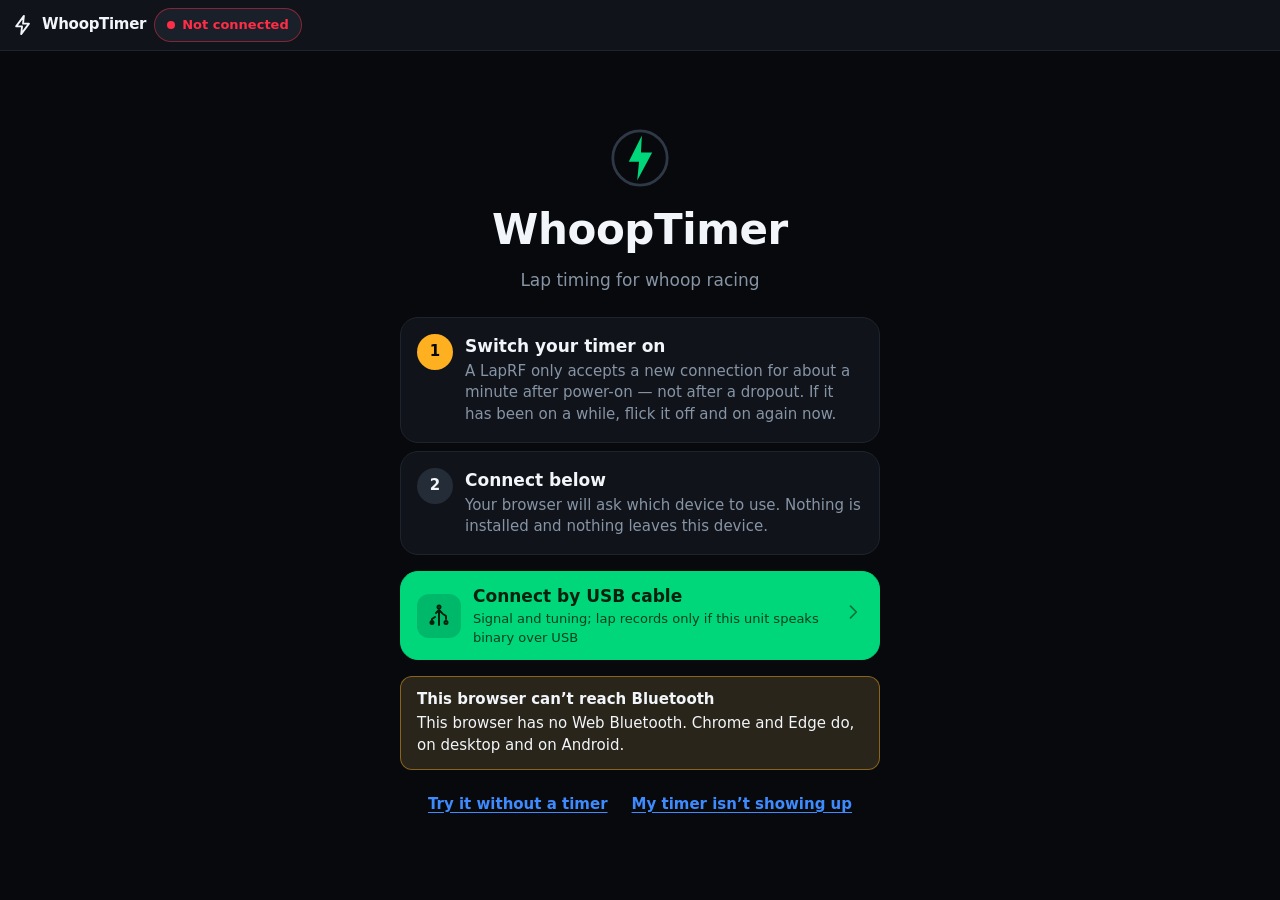
==== commit 4e60a7e4: "Rebuild as a browser-native app with a guided, connect-first UI WhoopTimer needed installing before " ====
--- a/static/index.html
+++ b/static/index.html
@@ -3,2892 +3,47 @@
 <head>
 <meta charset="utf-8">
 <meta name="viewport" content="width=device-width, initial-scale=1, viewport-fit=cover">
-<title>WhoopTimer</title>
-<style>
-/* ============================================================
-   WhoopTimer — F1 broadcast timing tower.
-   Self-contained: no CDN, no external fonts, no external JS/CSS.
-   RULES ENFORCED IN THIS FILE:
-     · identity colour is ALWAYS a fill (bar, chip, dot, wash) — never a numeral
-     · timing colour is ALWAYS a numeral — never a fill
-     · purple appears in exactly two places: session-fastest lap, peak-hold caret
-     · pure white (#fff) is the gate threshold line and nothing else
-     · no per-pilot numeral may exceed --t-24 (the tier below the clock)
-   ============================================================ */
-:root{
-  color-scheme:dark;
-  accent-color:#00d67a;
-  scrollbar-width:thin;
-  scrollbar-color:#2e3846 transparent;
-
-  /* surface ramp — each step >=1.3:1 on the one below */
-  --bg:#07090c;
-  --surface-1:#10141a;
-  --surface-2:#1a2029;
-  --surface-3:#242c38;
-  --recess:#05070a;
-  --line:#2e3846;
-  --line-subtle:#1e242e;
-  --edge:#4a5666;
-  --hi:inset 0 1px 0 rgb(255 255 255 / .05);
-
-  /* text */
-  --fg:#f2f5f9;
-  --fg-2:#b9c4d2;
-  --fg-3:#8794a5;
-  --on-id:#07090c;
-  --on-go:#05210d;
-
-  /* race status / flag — reserved for state, never for a pilot */
-  --state-green:#00d67a;
-  --state-amber:#ffb020;
-  --state-red:#ff2d46;
-  --state-cheq:#f2f5f9;
-  --info:#3d8bff;
-
-  /* timing semantics — numerals only */
-  --t-purple:#a970ff;
-  --t-green:#00e07a;
-  --t-plain:#b8c2ce;
-  --t-yellow:#ffd24a;
-  --t-none:#7d8a9b;
-
-  /* pilot identity — fills only */
-  --id-1:#00d1e0;
-  --id-2:#4d7cff;
-  --id-3:#ff4fb8;
-  --id-4:#c9f036;
-
-  /* measurement palette — deliberately neutral */
-  --m-trace:#f2f5f9;
-  --thr-line:#ffffff;
-  --m-pass:rgb(0 224 122 / .16);
-  --m-passline:#00e07a;
-  --m-nolap:#05070a;
-  --m-bound:#8794a5;
-  --m-peak:#a970ff;
-  --m-fatal:#ff2d46;
-
-  /* chrome */
-  --focus:#7cc4ff;
-  --hover-edge:#5b6a7d;
-  --banner-bg:#2a1e06;
-  --banner-fg:#ffdf9e;
-  --step-on-bg:#06241a;
-  --disabled-bg:#171d25;
-  --disabled-fg:#6b7787;
-
-  /* spacing — 4px scale */
-  --s1:4px; --s2:8px; --s3:12px; --s4:16px; --s5:24px; --s6:32px; --s7:48px;
-  --r1:6px; --r2:10px; --r3:14px;
-  --shadow-1:0 1px 2px rgb(0 0 0 / .5), 0 4px 14px rgb(0 0 0 / .34);
-  --shadow-2:0 2px 6px rgb(0 0 0 / .55), 0 14px 40px rgb(0 0 0 / .48);
-  --dur-fast:120ms; --dur:220ms; --dur-slow:320ms;
-  --ease:cubic-bezier(.2,.8,.2,1);
-
-  /* type — two system stacks, nothing loaded */
-  --font-ui:ui-sans-serif,system-ui,-apple-system,"Segoe UI",Roboto,"Helvetica Neue",Arial,sans-serif;
-  --font-num:ui-monospace,"SF Mono","Cascadia Mono","Roboto Mono",Menlo,Consolas,"Liberation Mono",monospace;
-  --font-cond:"Roboto Condensed","Arial Narrow",ui-sans-serif,system-ui,sans-serif;
-
-  /* scale: six steps + three display sizes. 13px is the floor — nothing smaller
-     exists in this app. --t-24 is the hard cap for any per-pilot numeral. */
-  --t-13:13px; --t-15:15px; --t-18:18px; --t-24:24px; --t-32:32px; --t-44:44px;
-  --t-clock:clamp(64px,9vw,148px);
-  --t-countdown:clamp(180px,34vh,420px);
-  --t-go:clamp(120px,22vh,280px);
-}
-/* DAYLIGHT — indoor tracks near windows blow out a dark UI. Same token names. */
-:root[data-theme="day"]{
-  color-scheme:light;
-  --bg:#f2f4f7; --surface-1:#ffffff; --surface-2:#e7ebf1; --surface-3:#d8dee7;
-  --recess:#eef1f5; --line:#b9c2ce; --line-subtle:#dde2e9; --edge:#7d8a9b;
-  --hi:inset 0 1px 0 rgb(255 255 255 / .8);
-  --fg:#0b0f14; --fg-2:#39434f; --fg-3:#5b6672; --on-id:#07090c; --on-go:#05210d;
-  --state-green:#00844c; --state-amber:#a76500; --state-red:#c40f24;
-  --t-purple:#7c3aed; --t-green:#00844c; --t-plain:#333c47; --t-yellow:#8a6200; --t-none:#7d8a9b;
-  --id-1:#00a1ad; --id-2:#3a5fd0; --id-3:#d3208f; --id-4:#8fae1c;
-  --m-trace:#0b0f14; --thr-line:#000000; --m-nolap:#eef1f5; --m-bound:#5b6672;
-  --disabled-bg:#e3e7ed; --disabled-fg:#6b7787;
-  --banner-bg:#fff3d6; --banner-fg:#5a4200;
-  --focus:#0b57d0;
-  --shadow-1:0 1px 2px rgb(9 18 33 / .12), 0 4px 14px rgb(9 18 33 / .10);
-  --shadow-2:0 2px 6px rgb(9 18 33 / .16), 0 14px 40px rgb(9 18 33 / .14);
-}
-
-*{box-sizing:border-box}
-html,body{height:100%}
-body{
-  margin:0;background:var(--bg);color:var(--fg);
-  font:var(--t-15)/1.45 var(--font-ui);
-  -webkit-font-smoothing:antialiased;overflow:hidden;
-}
-.num,.n{font-family:var(--font-num);font-variant-numeric:tabular-nums lining;letter-spacing:0}
-.cap{font-family:var(--font-cond);font-size:var(--t-13);font-weight:600;
-     letter-spacing:.10em;text-transform:uppercase;color:var(--fg-3);font-stretch:87.5%}
-::-webkit-scrollbar{width:10px;height:10px}
-::-webkit-scrollbar-track{background:transparent}
-::-webkit-scrollbar-thumb{background:var(--line);border-radius:99px;border:2px solid transparent;background-clip:content-box}
-::-webkit-scrollbar-thumb:hover{background:var(--edge);background-clip:content-box}
-
-:where(button,input,select,a,summary,[tabindex]):focus-visible{
-  outline:2px solid var(--focus);outline-offset:2px;border-radius:inherit}
-
-button{
-  background:var(--surface-3);color:var(--fg);border:1px solid var(--edge);
-  border-radius:var(--r2);padding:10px 14px;font:inherit;font-weight:600;
-  min-height:36px;cursor:pointer;
-  transition:background var(--dur-fast) var(--ease),border-color var(--dur-fast) var(--ease)}
-button:hover:not(:disabled){border-color:var(--hover-edge)}
-button:disabled{background:var(--disabled-bg);color:var(--disabled-fg);
-  border-color:var(--line);cursor:not-allowed}
-button.go{background:var(--state-green);border-color:var(--state-green);color:var(--on-go)}
-button.warn{background:var(--state-amber);border-color:var(--state-amber);color:var(--on-id)}
-button.danger{background:var(--state-red);border-color:var(--state-red);color:#2a0508}
-button.ghost{background:transparent;border-color:var(--line);color:var(--fg-2)}
-button.wide{width:100%}
-input,select,textarea{
-  background:var(--recess);color:var(--fg);border:1px solid var(--edge);
-  border-radius:var(--r1);padding:8px 10px;font:inherit;min-height:36px;
-  font-family:var(--font-num);font-variant-numeric:tabular-nums}
-input[type=text]{font-family:var(--font-ui)}
-select{font-family:var(--font-ui)}
-input:hover,select:hover{border-color:var(--hover-edge)}
-input[aria-invalid="true"]{border-color:var(--state-red);box-shadow:0 0 0 1px var(--state-red)}
-input[type=range]{padding:0;border:none;background:transparent;min-height:28px;accent-color:var(--state-green)}
-label{color:var(--fg-2)}
-kbd{display:inline-block;background:var(--surface-3);border:1px solid var(--edge);
-    border-bottom-width:2px;border-radius:var(--r1);padding:1px 6px;
-    font:600 var(--t-13)/1.4 var(--font-num);color:var(--fg-2);min-width:20px;text-align:center}
-h2{margin:0 0 var(--s3);font:600 var(--t-18)/1.2 var(--font-ui)}
-table{width:100%;border-collapse:collapse;font-size:var(--t-15)}
-th{font:600 var(--t-13)/1.4 var(--font-cond);letter-spacing:.10em;text-transform:uppercase;
-   color:var(--fg-3);text-align:left;padding:var(--s2);border-bottom:1px solid var(--line)}
-td{padding:var(--s2);border-bottom:1px solid var(--line-subtle)}
-tr:last-child td{border-bottom:none}
-th.r,td.r{text-align:right}
-td.n{font-family:var(--font-num);font-variant-numeric:tabular-nums}
-a{color:var(--info)}
-.hide{display:none!important}
-[hidden]{display:none!important}
-
-/* ================= APP SHELL ================= */
-.app{height:100dvh;display:grid;grid-template-rows:56px 1fr}
-body.present .statusbar{display:none}
-body.present .app{grid-template-rows:1fr}
-body.present #ticker{display:none}
-
-.statusbar{
-  display:flex;align-items:center;gap:var(--s4);padding:0 var(--s5);
-  background:var(--surface-2);border-bottom:1px solid var(--line);box-shadow:var(--shadow-1)}
-.brand{display:flex;align-items:center;gap:var(--s2);min-width:0}
-.cheq{width:20px;height:20px;border-radius:3px;flex:none;
-  background:repeating-conic-gradient(var(--state-cheq) 0 25%,var(--bg) 0 50%) 0 0/10px 10px}
-#heatName{background:transparent;border:1px solid transparent;color:var(--fg);
-  font:600 var(--t-15) var(--font-ui);padding:4px 6px;min-height:28px;width:170px;border-radius:var(--r1)}
-#heatName:hover:not(:disabled){background:var(--recess);border-color:var(--line)}
-#heatName:disabled{color:var(--fg-2);opacity:1}
-.tabs{display:flex;gap:var(--s1)}
-.tabs button{background:transparent;border:1px solid transparent;color:var(--fg-3);
-  padding:6px 16px;min-height:36px;font:600 var(--t-13)/1 var(--font-cond);
-  letter-spacing:.10em;text-transform:uppercase;border-radius:var(--r1)}
-.tabs button[aria-selected="true"]{color:var(--fg);background:var(--surface-3);border-color:var(--edge)}
-.tabs button[aria-disabled="true"]{color:var(--disabled-fg);cursor:not-allowed}
-.escHint{font:600 var(--t-13)/1 var(--font-cond);letter-spacing:.10em;
-  text-transform:uppercase;color:var(--fg-3)}
-.health{margin-left:auto;display:flex;align-items:center;gap:var(--s3)}
-.chip{display:inline-flex;align-items:center;gap:7px;height:32px;padding:0 13px;
-  border-radius:99px;border:1px solid var(--line);background:transparent;color:var(--fg-2);
-  font:600 var(--t-13)/1 var(--font-cond);letter-spacing:.08em;text-transform:uppercase;
-  white-space:nowrap}
-.chip[data-alarm="red"]{background:var(--state-red);border-color:var(--state-red);color:#2a0508}
-.chip[data-alarm="amber"]{background:var(--state-amber);border-color:var(--state-amber);color:var(--on-id)}
-.chip[data-alarm="green"]{background:transparent;border-color:var(--state-green);color:var(--state-green)}
-button.chip{min-height:26px;padding:0 10px}
-
-main{min-height:0;position:relative}
-.surface{position:absolute;inset:0;opacity:1;transform:none;
-  transition:opacity var(--dur) var(--ease),transform var(--dur) var(--ease)}
-.surface[hidden]{display:none}
-.surface.enter{opacity:0;transform:translateY(2px)}
-.scroll{overflow:auto;height:100%;padding:var(--s5) var(--s4) 96px}
-.wrap{max-width:1280px;margin-inline:auto;display:grid;gap:var(--s5)}
-.card{background:var(--surface-1);border:1px solid var(--line);border-radius:var(--r3);
-  padding:var(--s5);box-shadow:var(--shadow-1),var(--hi)}
-
-/* ================= RACE SURFACE ================= */
-#surface-race{display:grid;grid-template-rows:auto 1fr auto auto;height:100%;overflow:hidden}
-
-/* [B] timing band */
-.band{position:relative;background:var(--surface-2);box-shadow:var(--shadow-1),var(--hi);
-  border-top:3px solid var(--flag,var(--surface-3));
-  height:clamp(120px,18vh,200px);
-  display:grid;grid-template-columns:auto auto 1fr auto;align-items:center;
-  gap:var(--s6);padding:0 var(--s6)}
-.band .lapc{display:flex;flex-direction:column;gap:2px}
-.lapc .v{font:800 clamp(44px,6vw,84px)/1 var(--font-num);font-variant-numeric:tabular-nums}
-.lapc .v .sl{color:var(--fg-3)}
-.flagchip{display:inline-flex;align-items:center;height:52px;padding:0 var(--s4);
-  border-radius:var(--r2);font:800 var(--t-24)/1 var(--font-cond);letter-spacing:.06em;
-  text-transform:uppercase;background:var(--surface-3);color:var(--fg-2);white-space:nowrap}
-.flagchip[data-state="staging"]{background:var(--state-amber);color:var(--on-id);animation:pulse 1s steps(1,end) infinite}
-.flagchip[data-state="running"]{background:var(--state-green);color:var(--on-go)}
-.flagchip[data-state="finished"]{background:var(--surface-3);color:var(--fg);
-  box-shadow:inset 0 -6px 0 0 transparent;position:relative;overflow:hidden}
-.flagchip[data-state="finished"]::after{content:"";position:absolute;left:0;right:0;bottom:0;height:6px;
-  background:repeating-conic-gradient(var(--state-cheq) 0 25%,var(--on-id) 0 50%) 0 0/6px 6px}
-.flagchip[data-state="red"]{background:var(--state-red);color:#2a0508}
-@keyframes pulse{50%{opacity:.55}}
-.fmtline{font-size:var(--t-15);line-height:1.4;max-width:32ch;color:var(--fg-2);justify-self:start;
-  background:none;border:none;text-align:left;padding:6px 8px;border-radius:var(--r1)}
-button.fmtline:hover:not(:disabled){background:var(--surface-3)}
-.clockwrap{display:flex;align-items:center;gap:var(--s3);justify-self:end}
-#clock{font:800 var(--t-clock)/1 var(--font-num);font-variant-numeric:tabular-nums;
-  letter-spacing:0;color:var(--fg);white-space:nowrap}
-#clock .lead{color:var(--fg-3)}
-#clock[data-state="idle"]{color:var(--fg-3)}
-#clock[data-state="staging"]{color:var(--state-amber)}
-#clock[data-state="warn"]{color:var(--state-amber);animation:pulse 1s steps(1,end) infinite}
-#clock[data-state="crit"]{color:var(--state-red);animation:pulse 1s steps(1,end) infinite}
-#clock[data-state="finished"]{color:var(--fg);box-shadow:inset 0 -6px 0 0 transparent}
-#clock.stale{filter:saturate(.4);border-left:3px solid var(--state-red);padding-left:var(--s2)}
-#clockManual{font:800 var(--t-18)/1 var(--font-cond);letter-spacing:.06em}
-.rail{position:absolute;left:0;right:0;bottom:0;height:4px;background:var(--recess)}
-.rail>i{display:block;height:100%;background:var(--id,var(--state-green));
-  transition:width var(--dur) var(--ease)}
-.cheqwipe{position:absolute;left:0;top:-3px;height:6px;width:0;
-  background:repeating-conic-gradient(var(--state-cheq) 0 25%,var(--bg) 0 50%) 0 0/6px 6px}
-.cheqwipe.run{width:100%;transition:width 700ms linear}
-
-/* [C] the tower */
-.towerwrap{min-height:0;background:var(--surface-1);display:flex;flex-direction:column;position:relative}
-#tower{flex:1;min-height:0;display:flex;flex-direction:column}
-.trow{
-  --id:var(--fg-3);
-  position:relative;display:grid;
-  grid-template-columns:96px 8px 104px minmax(220px,1.05fr) minmax(150px,.7fr) minmax(190px,.85fr) minmax(200px,.95fr);
-  align-items:center;gap:0 var(--s6);
-  flex:1 1 0;min-height:84px;
-  border-bottom:1px solid var(--line);
-  background:color-mix(in srgb,var(--id) 6%,var(--surface-1));
-  padding-right:var(--s5);
-  transition:transform var(--dur-slow) var(--ease)}
-.trow:last-child{border-bottom:none}
-.trow.pinned{outline:2px solid var(--id);outline-offset:-2px}
-.trow[data-edge="up"]::before,.trow[data-edge="down"]::before,.trow[data-edge="purple"]::before{
-  content:"";position:absolute;left:0;top:0;bottom:0;width:3px;z-index:2}
-.trow[data-edge="up"]::before{background:var(--state-green)}
-.trow[data-edge="down"]::before{background:var(--state-red)}
-.trow[data-edge="purple"]::before{background:var(--t-purple)}
-.trow.hit-timer,.trow.hit-manual,.trow.hit-signal{animation:hitflash 450ms var(--ease)}
-@keyframes hitflash{
-  0%{background:color-mix(in srgb,var(--id) 38%,var(--surface-1))}
-  100%{background:color-mix(in srgb,var(--id) 6%,var(--surface-1))}}
-.cell-pos{align-self:stretch;display:flex;align-items:center;justify-content:center;gap:6px;
-  background:var(--surface-2)}
-.pos{font:800 var(--t-44)/1 var(--font-num);font-variant-numeric:tabular-nums}
-.posarrow{font-size:16px;line-height:1}
-.posarrow.up{color:var(--state-green)}.posarrow.down{color:var(--state-red)}
-.idbar{align-self:stretch;background:var(--id)}
-.codechip{position:relative;width:88px;height:52px;border-radius:var(--r1);background:var(--id);
-  color:var(--on-id);display:flex;align-items:center;justify-content:center;
-  font:800 var(--t-32)/1 var(--font-cond);letter-spacing:.02em}
-.codechip .slotn{position:absolute;top:2px;right:5px;font:700 var(--t-13)/1 var(--font-num);opacity:.75}
-.cell-name{min-width:0}
-.pname{font:700 var(--t-32)/1.05 var(--font-ui);text-transform:uppercase;
-  white-space:nowrap;overflow:hidden;text-overflow:ellipsis}
-.psub{font:var(--t-13)/1.4 var(--font-cond);letter-spacing:.08em;text-transform:uppercase;color:var(--fg-3);
-  white-space:nowrap;overflow:hidden;text-overflow:ellipsis}
-.cell-num{text-align:right;display:flex;flex-direction:column;align-items:flex-end;gap:5px}
-.cell-num .lab{font:600 var(--t-13)/1 var(--font-cond);letter-spacing:.10em;
-  text-transform:uppercase;color:var(--fg-3)}
-.v24{font:650 var(--t-24)/1.05 var(--font-num);font-variant-numeric:tabular-nums}
-.v18{font:600 var(--t-18)/1.1 var(--font-num);font-variant-numeric:tabular-nums}
-.t-purple{color:var(--t-purple)} .t-green{color:var(--t-green)}
-.t-plain{color:var(--t-plain)} .t-yellow{color:var(--t-yellow)} .t-none{color:var(--t-none)}
-.lastwrap{display:flex;flex-direction:column;align-items:flex-end;gap:5px}
-.lastline{display:flex;align-items:baseline;gap:6px}
-.sbtag{font:700 var(--t-13)/1 var(--font-cond);letter-spacing:.06em;padding:1px 4px;
-  border:1px solid currentColor;border-radius:3px}
-.ubar{height:4px;width:78px;border-radius:2px;background:currentColor}
-.prov{font:700 var(--t-13)/1 var(--font-num);color:var(--fg-3);border:1px solid var(--line);
-  border-radius:3px;padding:0 4px}
-.stack2{display:flex;gap:var(--s7);justify-content:flex-end}
-.microstrip{position:absolute;left:0;right:0;bottom:0;height:6px;background:var(--recess);z-index:1}
-.microstrip>i{position:absolute;top:0;bottom:0;left:0;background:var(--m-trace);opacity:.85}
-.microstrip>i.over{background:var(--state-green);opacity:1}
-.microstrip>u{position:absolute;top:0;bottom:0;width:2px;background:var(--thr-line)}
-.microstrip[data-fatal="1"]{background:repeating-linear-gradient(45deg,
-  var(--m-fatal) 0 3px,transparent 3px 8px)}
-.outbadge{font:700 var(--t-13)/1 var(--font-cond);letter-spacing:.08em;color:var(--state-amber);
-  border:1px solid var(--state-amber);border-radius:3px;padding:2px 5px}
-.disrail{height:32px;display:flex;align-items:center;gap:var(--s4);padding:0 var(--s5);
-  background:var(--surface-2);border-top:1px solid var(--line);
-  font:600 var(--t-13)/1 var(--font-cond);letter-spacing:.08em;text-transform:uppercase;color:var(--fg-3)}
-.disrail button{background:transparent;border:none;color:var(--fg-3);min-height:28px;padding:2px 6px;
-  font:inherit;display:inline-flex;align-items:center;gap:6px}
-.disrail button:hover:not(:disabled){color:var(--fg);background:var(--surface-3)}
-.disrail .dot{width:10px;height:10px;border-radius:2px;background:var(--id,var(--fg-3))}
-.ladder{position:absolute;right:var(--s5);top:0;bottom:6px;width:190px;overflow:auto;
-  display:flex;flex-direction:column;gap:2px;padding:var(--s2) 0;
-  font:var(--t-13)/1.3 var(--font-num);color:var(--fg-2)}
-
-/* solo */
-.solo{flex:1;min-height:0;display:grid;grid-template-columns:minmax(0,1fr) 260px;
-  gap:var(--s5);padding:var(--s5);background:var(--surface-1)}
-.solo .big{font:800 clamp(96px,14vw,200px)/1 var(--font-num);font-variant-numeric:tabular-nums}
-.solo .v44{font:800 var(--t-44)/1 var(--font-num);font-variant-numeric:tabular-nums}
-.solo .lapcol{overflow:auto;font:var(--t-24)/1.4 var(--font-num);text-align:right}
-
-/* [D] event ticker */
-#ticker{height:48px;background:var(--surface-2);border-top:1px solid var(--line);
-  display:flex;align-items:center;gap:var(--s6);padding:0 var(--s5);overflow:hidden;
-  font-size:var(--t-15);white-space:nowrap}
-#ticker .ev{display:inline-flex;align-items:center;gap:8px;min-width:0;overflow:hidden;text-overflow:ellipsis}
-#ticker .st{font-family:var(--font-num);color:var(--fg-3)}
-#ticker .pd{width:10px;height:10px;border-radius:2px;background:var(--id,var(--fg-3));flex:none}
-#ticker .err{color:var(--state-red)} #ticker .rej{color:var(--state-amber)}
-
-/* [E] trigger bar + primary action */
-.trigbar{height:96px;background:var(--surface-2);border-top:1px solid var(--line);
-  display:flex;align-items:center;gap:var(--s3);padding:var(--s3) var(--s5);box-shadow:var(--shadow-2)}
-.trigs{flex:1;display:grid;grid-template-columns:repeat(var(--tc,4),1fr);gap:var(--s3)}
-.trig{position:relative;height:60px;border:none;border-radius:var(--r2);background:var(--id);
-  color:var(--on-id);font:800 var(--t-18)/1 var(--font-cond);letter-spacing:.06em;
-  text-transform:uppercase;display:flex;align-items:center;justify-content:center;gap:10px;overflow:hidden}
-.trig .kc{background:rgb(0 0 0 / .22);border-radius:4px;padding:2px 7px;font-family:var(--font-num)}
-.trig.undo{background:var(--surface-3);color:var(--fg);box-shadow:inset 0 0 0 2px var(--state-amber)}
-.trig .drain{position:absolute;left:0;bottom:0;height:3px;background:var(--state-amber);width:100%}
-.trig:disabled{background:var(--disabled-bg);color:var(--disabled-fg)}
-.actions{display:flex;align-items:stretch;gap:var(--s3)}
-.secondary{display:flex;flex-direction:column;gap:var(--s2);justify-content:center}
-.secondary button{min-height:36px;padding:4px 16px;font-size:var(--t-13);
-  font-family:var(--font-cond);letter-spacing:.08em;text-transform:uppercase}
-#primary{position:relative;width:240px;height:60px;font:800 var(--t-24)/1 var(--font-cond);
-  letter-spacing:.06em;text-transform:uppercase;overflow:hidden;box-shadow:var(--shadow-2)}
-.holdfill{position:absolute;left:0;top:0;bottom:0;width:0;background:rgb(255 45 70 / .35)}
-.holding .holdfill{width:100%;transition:width 800ms linear}
-
-/* [F] overlays */
-.ov{position:fixed;inset:0;z-index:60;display:flex;align-items:center;justify-content:center;
-  flex-direction:column;gap:var(--s5);background:var(--bg)}
-#ovStaging .ring{position:relative;width:min(46vh,46vw);height:min(46vh,46vw);
-  display:flex;align-items:center;justify-content:center}
-#ovStaging svg{position:absolute;inset:0;width:100%;height:100%;transform:rotate(-90deg)}
-#ovStaging .cd{font:800 var(--t-countdown)/1 var(--font-num);font-variant-numeric:tabular-nums;
-  color:var(--state-amber)}
-#ovStaging.last .cd{color:var(--state-green)}
-.plates{display:flex;gap:var(--s4);flex-wrap:wrap;justify-content:center}
-.plate{width:200px;background:var(--surface-1);border:1px solid var(--line);border-radius:var(--r2);
-  overflow:hidden;box-shadow:var(--shadow-1)}
-.plate .top{height:6px;background:var(--id)}
-.plate .body{padding:var(--s3);display:grid;gap:6px}
-.plate .code{width:88px;height:52px;border-radius:var(--r1);background:var(--id);color:var(--on-id);
-  display:flex;align-items:center;justify-content:center;font:800 var(--t-32)/1 var(--font-cond)}
-#ovGo{background:var(--state-green);color:var(--on-go);
-  font:800 var(--t-go)/1 var(--font-cond);letter-spacing:.06em}
-#fastband{position:absolute;top:0;left:0;right:0;z-index:40;height:72px;background:var(--t-purple);
-  color:var(--on-id);display:flex;align-items:center;padding:0 var(--s5);
-  font:700 var(--t-32)/1 var(--font-cond);letter-spacing:.06em;text-transform:uppercase;
-  transform:translateY(-100%);visibility:hidden;pointer-events:none;
-  transition:transform var(--dur) var(--ease),visibility 0s linear var(--dur);
-  clip-path:polygon(0 0,100% 0,100% 100%,18px 100%,0 calc(100% - 14px))}
-#fastband.show{transform:translateY(0);visibility:visible;
-  transition:transform var(--dur) var(--ease)}
-#callmirror{position:absolute;left:0;right:0;z-index:35;display:flex;justify-content:center;
-  pointer-events:none;opacity:0;transition:opacity var(--dur) var(--ease)}
-#callmirror.show{opacity:1}
-#callmirror span{background:var(--surface-2);border:1px solid var(--line);box-shadow:var(--shadow-2);
-  border-radius:var(--r2);padding:10px var(--s5);font:700 var(--t-32)/1.1 var(--font-ui)}
-#ovResult{position:fixed;left:0;right:0;bottom:0;top:33%;z-index:55;background:var(--surface-1);
-  border-top:6px solid var(--id,var(--state-green));box-shadow:var(--shadow-2);
-  padding:var(--s5);overflow:auto;
-  clip-path:polygon(0 0,calc(100% - 28px) 0,100% 28px,100% 100%,0 100%);
-  animation:slideup var(--dur-slow) var(--ease)}
-@keyframes slideup{from{transform:translateY(30px);opacity:0}to{transform:none;opacity:1}}
-#veil{position:absolute;inset:0;z-index:30;background:rgb(7 9 12 / .72);
-  display:flex;align-items:center;justify-content:center;
-  font:800 var(--t-44)/1 var(--font-cond);letter-spacing:.08em;color:var(--state-red)}
-.dimmed{filter:grayscale(.8) brightness(.5)}
-
-/* toasts */
-#toasts{position:fixed;right:var(--s4);bottom:96px;z-index:70;display:flex;flex-direction:column;
-  gap:var(--s2);max-width:420px}
-.toast{background:var(--surface-2);border:1px solid var(--edge);border-left-width:4px;
-  border-radius:var(--r2);padding:10px var(--s3);box-shadow:var(--shadow-2);font-size:var(--t-15)}
-.toast.ok{border-left-color:var(--state-green)}
-.toast.warn{border-left-color:var(--state-amber)}
-.toast.err{border-left-color:var(--state-red)}
-.toast.info{border-left-color:var(--info)}
-
-/* banner */
-.banner{background:var(--banner-bg);border:1px solid var(--state-amber);color:var(--banner-fg);
-  border-radius:var(--r2);padding:var(--s3) var(--s4);display:flex;gap:var(--s4);
-  align-items:center;justify-content:space-between;flex-wrap:wrap}
-
-/* ================= SETUP ================= */
-.seg{display:inline-flex;border:1px solid var(--edge);border-radius:var(--r2);overflow:hidden}
-.seg button{border:none;border-radius:0;background:var(--surface-2);color:var(--fg-2);
-  border-right:1px solid var(--line);min-height:44px;padding:0 var(--s4);
-  font:600 var(--t-15) var(--font-ui)}
-.seg button:last-child{border-right:none}
-.seg button[aria-pressed="true"]{background:var(--state-green);color:var(--on-go)}
-.field{display:flex;align-items:center;justify-content:space-between;gap:var(--s4);
-  padding:var(--s2) 0;border-bottom:1px solid var(--line-subtle)}
-.field:last-child{border-bottom:none}
-.w-num{width:110px} .w-num-sm{width:88px}
-.toggle{min-height:44px;padding:0 var(--s4);border-radius:var(--r2);border:1px solid var(--edge);
-  background:var(--surface-2);color:var(--fg);font:700 var(--t-15) var(--font-cond);
-  letter-spacing:.08em;text-transform:uppercase;display:inline-flex;align-items:center;gap:10px}
-.toggle[aria-pressed="true"]{background:var(--step-on-bg);border-color:var(--state-green);color:var(--state-green)}
-.toggle .pip{width:14px;height:14px;border-radius:3px;background:var(--disabled-fg)}
-.toggle[aria-pressed="true"] .pip{background:var(--state-green)}
-.grid2{display:grid;grid-template-columns:minmax(0,1fr) minmax(0,1fr);gap:var(--s5)}
-.grid4{display:grid;grid-template-columns:repeat(4,minmax(0,1fr));gap:var(--s3)}
-@media (max-width:900px){.grid2,.grid4{grid-template-columns:1fr}}
-.rosteritem{display:flex;align-items:center;justify-content:space-between;gap:var(--s3);
-  min-height:56px;padding:0 var(--s3);border:1px solid var(--line);border-radius:var(--r2);
-  background:var(--surface-2);width:100%;text-align:left;color:var(--fg)}
-.rosteritem[aria-pressed="true"]{border-color:var(--state-green);background:var(--step-on-bg)}
-.slotdrop{border:1px dashed var(--edge);border-radius:var(--r2);padding:var(--s3);
-  background:var(--surface-2);display:grid;gap:var(--s2)}
-.slotdrop.armed{border-style:solid;border-color:var(--state-green)}
-
-/* ================= GATE ================= */
-.wizard{display:flex;align-items:center;gap:var(--s4);min-height:56px;padding:0 var(--s4);
-  background:var(--surface-2);border:1px solid var(--line);border-radius:var(--r2);flex-wrap:wrap}
-.steps{display:flex;gap:var(--s2)}
-.stepc{display:inline-flex;align-items:center;gap:6px;padding:4px 10px;border-radius:99px;
-  border:1px solid var(--line);color:var(--fg-3);
-  font:600 var(--t-13) var(--font-cond);letter-spacing:.08em;text-transform:uppercase}
-.stepc.on{border-color:var(--state-green);color:var(--state-green);background:var(--step-on-bg)}
-.stepc.done{color:var(--fg)}
-.slotblock{background:var(--surface-1);border:1px solid var(--line);border-radius:var(--r3);
-  padding:var(--s5);box-shadow:var(--shadow-1),var(--hi);
-  display:grid;grid-template-columns:minmax(0,1.55fr) minmax(360px,1fr);gap:var(--s6)}
-@media (max-width:1100px){.slotblock{grid-template-columns:1fr}}
-.slotblock[data-stale="1"]{border-color:var(--state-amber)}
-.slothead{display:flex;align-items:center;gap:var(--s3);grid-column:1/-1}
-.meterc{display:block;width:100%;height:96px}
-.tracec{display:block;width:100%;height:130px;margin-top:var(--s3)}
-@media (max-height:800px){.tracec{display:none}}
-.verdict{display:grid;gap:var(--s3)}
-.vchip{justify-self:start;padding:6px 12px;border-radius:var(--r1);
-  font:800 var(--t-15) var(--font-cond);letter-spacing:.08em;text-transform:uppercase;color:var(--on-id)}
-.vchip[data-v="good"]{background:var(--state-green)}
-.vchip[data-v="marginal"]{background:var(--state-amber)}
-.vchip[data-v="fatal"]{background:var(--state-red);color:#fff}
-.vchip[data-v="weak"]{background:var(--state-red);color:#fff}
-.vchip[data-v="none"]{background:var(--surface-3);color:var(--fg-2)}
-.vsent{font:600 var(--t-18)/1.35 var(--font-ui);color:var(--fg)}
-.defgrid{display:grid;grid-template-columns:repeat(3,minmax(0,1fr));gap:var(--s2) var(--s4)}
-.defgrid .k{font:600 var(--t-13) var(--font-cond);letter-spacing:.08em;text-transform:uppercase;color:var(--fg-3)}
-.defgrid .v{font:600 var(--t-18) var(--font-num);font-variant-numeric:tabular-nums}
-.ok{color:var(--state-green)} .amber{color:var(--state-amber)} .bad{color:var(--state-red)}
-.dirty{width:8px;height:8px;border-radius:99px;background:var(--state-amber);display:inline-block}
-details{border:1px solid var(--line);border-radius:var(--r2);background:var(--surface-1);padding:var(--s3)}
-summary{cursor:pointer;font:600 var(--t-15) var(--font-cond);letter-spacing:.08em;text-transform:uppercase;color:var(--fg-2)}
-.spec{display:flex;align-items:flex-end;gap:2px;height:120px;margin-top:var(--s2)}
-.spec>div{flex:1;background:var(--surface-3);border-radius:2px 2px 0 0;min-height:2px;position:relative}
-.spec>div.top{background:var(--state-green)}
-.spec>div.cur{box-shadow:inset 0 0 0 2px var(--state-amber)}
-.specax{display:flex;justify-content:space-between;margin-top:4px}
-
-@media (max-height:800px){
-  .band{height:120px}
-  .trow{min-height:72px}
-  .pname{font-size:var(--t-24)}
-  .pos{font-size:var(--t-32)}
-}
-@media (prefers-reduced-motion:reduce){
-  *,*::before,*::after{animation-duration:.001ms!important;animation-iteration-count:1!important;
-    transition-duration:.001ms!important}
-  .trow.hit-timer,.trow.hit-manual,.trow.hit-signal{animation:none;
-    background:color-mix(in srgb,var(--id) 22%,var(--surface-1))}
-}
-
-/* ================= RESPONSIVE =================
-   The tower is a 7-column desktop grid; below 640px it folds to two rows so
-   every timing number stays on screen instead of being clipped off the right.
-   Touch targets go to >=44px, and the race view is allowed to scroll rather
-   than crushing four rows into a phone viewport. */
-
-/* Grid and flex items default to min-width:auto, so they refuse to shrink below
-   their content and push the whole page wider than the viewport. */
-@media (max-width:900px){
-  .app{grid-template-columns:minmax(0,1fr)}
-  main,.surface,.band,.towerwrap,#tower,.trow,#ticker,.trigbar,.health,.statusbar,
-  .clockwrap,.trigs,.actions,.scroll,.wrap,.card,.grid2,.grid4,.field,
-  #slotBlocks,#slotBlocks>*{min-width:0;max-width:100%}
-  /* wide tables scroll inside their card instead of stretching the page */
-  .scroll table{display:block;overflow-x:auto;white-space:nowrap;max-width:100%}
-  /* tablets are touch devices too */
-  button,select,input[type=number],input[type=text],a.rosteritem{min-height:44px}
-  input[type=range]{height:40px}
-  .statusbar button.chip{min-height:40px;height:auto;padding:0 12px}
-  .statusbar span.chip{min-height:30px;height:auto}
-  #heatName{min-height:40px}
-  .tabs button{min-height:40px}
-  .actions .secondary button{min-height:44px}
-}
-
-/* The desktop tower needs ~1500px at full spacing; below that the right-hand
-   timing column would be clipped by the surface's overflow:hidden. */
-@media (max-width:1500px){
-  .trow{grid-template-columns:80px 8px 92px minmax(170px,1fr) minmax(120px,.65fr)
-        minmax(150px,.8fr) minmax(160px,.9fr);gap:0 var(--s5)}
-  .stack2{gap:var(--s5)}
-  .band,.towerwrap,#ticker,.trigbar,#tower,.trow{min-width:0}
-  /* --t-clock is 9vw; below ~1400px that pushes the clock past the band's edge */
-  .band{overflow:hidden}
-  .clockwrap{min-width:0;overflow:hidden}
-  #clock{font-size:clamp(40px,5.4vw,104px)}
-}
-
-/* The roomier chips and tabs overflow a narrow laptop header; let it wrap. */
-@media (max-width:1100px){
-  .app{grid-template-rows:auto 1fr}
-  .statusbar{flex-wrap:wrap;height:auto;padding-top:8px;padding-bottom:8px;row-gap:8px}
-  .health{flex-wrap:wrap;row-gap:8px;min-width:0}
-  .tabs{flex-wrap:wrap;row-gap:4px}
-}
-
-/* ---- tablet / small laptop ---- */
-@media (max-width:900px){
-  .trow{grid-template-columns:64px 6px 76px minmax(0,1fr) 120px 132px 108px;gap:0 var(--s3)}
-  /* status chips wrap onto a second line rather than scrolling out of reach */
-  .statusbar{flex-wrap:wrap;height:auto;padding-top:6px;padding-bottom:6px}
-  .app{grid-template-rows:auto 1fr}
-  .health{flex-wrap:wrap;margin-left:auto;row-gap:6px}
-  .health .chip{flex:0 0 auto}
-  .band{height:auto;overflow:hidden;grid-template-columns:auto minmax(0,1fr);
-        grid-template-rows:auto auto auto auto;gap:2px var(--s3);
-        padding:var(--s2) var(--s4) 8px}
-  .band>*{min-width:0}
-  .band>.lapc{grid-column:1;grid-row:1;align-self:center}
-  .clockwrap{display:contents}
-  #clock{grid-column:2;grid-row:1;justify-self:end;align-self:center;min-width:0;
-         overflow:hidden;text-overflow:clip}
-  #clockManual{grid-column:1/3;grid-row:4;justify-self:start;align-self:center;margin:2px 0 0}
-  #flag{grid-column:1/3;grid-row:2;justify-self:start;max-width:100%}
-  #fmtLine{grid-column:1/3;grid-row:3;justify-self:start;text-align:left}
-  #clock{font-size:clamp(34px,6.2vw,84px)}
-  /* the ticker clips its own overflow; let it be swiped on touch */
-  #ticker{overflow-x:auto;scrollbar-width:none}
-  #ticker::-webkit-scrollbar{display:none}
-  .solo{grid-template-columns:minmax(0,1fr);gap:var(--s3)}
-  .band{height:clamp(104px,15vh,150px);gap:var(--s3);padding:0 var(--s3)}
-  .scroll{padding:var(--s4) var(--s3) 96px}
-  .plate{width:170px}
-}
-
-/* ---- phone ---- */
-@media (max-width:640px){
-  /* header: let the tabs and health chips scroll rather than overflow */
-  .app{grid-template-rows:auto 1fr}          /* header row was pinned to 44px */
-  .statusbar{flex-wrap:wrap;gap:var(--s3);padding:10px var(--s3);height:auto;
-             padding-top:max(10px,env(safe-area-inset-top))}
-  .brand{order:1;flex:1 1 auto}
-  .brand input#heatName{max-width:44vw}
-  .health{order:2;margin-left:0;flex-wrap:wrap;max-width:100%;row-gap:6px}
-  .health .chip{flex:0 0 auto}
-  #tabs{order:3;width:100%;overflow-x:auto;scrollbar-width:none;gap:4px;padding-bottom:2px}
-  #tabs::-webkit-scrollbar{display:none}
-  #tabs button{flex:0 0 auto;min-height:44px;padding:0 14px}
-  .escHint{order:2;font-size:11px;letter-spacing:.06em}
-
-  /* timing band: lap + clock on one line, flag + format beneath */
-  .band{height:auto;grid-template-columns:auto minmax(0,1fr);
-        grid-auto-rows:auto;gap:2px var(--s3);padding:var(--s2) var(--s3) 8px}
-  .band>.lapc{grid-column:1;grid-row:1;align-self:center}
-  #flag{grid-column:1/3;grid-row:2;justify-self:start;height:40px;font-size:var(--t-15);
-        max-width:100%;white-space:normal;line-height:1.1}
-#fmtLine{display:none}          /* Setup tab covers this; buys a row for the tower */
-  .band{grid-template-rows:auto auto auto}
-  #clockManual{grid-row:3}
-  #clockManual{font-size:var(--t-13);height:22px;min-height:22px}
-  #clock{font-size:clamp(30px,9.5vw,48px);max-width:100%;overflow:hidden}
-  #lapCount{font-size:clamp(28px,9vw,44px)}
-
-  /* tower row -> two rows: identity above, timing numbers below */
-  #tower{overflow-y:auto;-webkit-overflow-scrolling:touch}
-  .trow{flex:0 0 auto}
-  /* identity on the first line, all four timing figures on the second, so four
-     pilots fit a phone screen without scrolling */
-  .trow{grid-template-columns:32px 4px repeat(3,minmax(0,1fr));
-        grid-template-rows:auto auto;min-height:0;
-        padding:14px var(--s3) 16px 0;gap:10px var(--s3);align-items:center}
-  .trow>.cell-pos{grid-column:1;grid-row:1/3;padding:0 2px}
-  .trow .pos{font-size:var(--t-24)}
-  .trow .posarrow{font-size:var(--t-13)}
-  .trow>.ladder{display:none}                 /* absolutely-positioned overlay */
-  .trow>.idbar{grid-column:2;grid-row:1/3}
-  .trow>.codechip{grid-column:3;grid-row:1;justify-self:start}
-  .trow>.cell-name{grid-column:4/6;grid-row:1;text-align:left}
-  .trow>.cell-num{grid-row:2;text-align:left;align-items:flex-start;min-width:0}
-  .trow>.cell-num:nth-child(5){grid-column:3}
-  .trow>.cell-num:nth-child(6){grid-column:4}
-  .trow>.cell-num:nth-child(7){grid-column:5}
-  .trow>.microstrip{grid-column:1/6}
-  .trow .lab{font-size:10px}
-  .trow .v24{font-size:var(--t-18)}
-  #tower{overflow-x:hidden}
-  .trow .stack2{flex-wrap:wrap;justify-content:flex-start;gap:var(--s3);min-width:0}
-  .trow>.codechip{width:64px;height:40px}
-  .trow .pname{font-size:var(--t-24)}
-  .trow .psub{font-size:var(--t-13)}
-
-  /* manual triggers: 2x2 so each stays thumb-sized */
-  .trigbar{height:auto;flex-wrap:wrap;overflow:hidden;max-width:100vw;gap:var(--s3);
-           padding:var(--s3) var(--s3) calc(var(--s3) + env(safe-area-inset-bottom))}
-  .trigs{width:auto;flex:1 1 100%;gap:var(--s3);max-width:100%;
-         grid-template-columns:repeat(2,minmax(0,1fr))!important}
-  .trigs{min-width:0}
-  .trigs>button{min-height:52px;min-width:0;padding:0 8px;
-                font-size:var(--t-13);white-space:normal;line-height:1.15}
-  /* one row of actions instead of a stacked column that eats the tower */
-  .actions{width:auto;flex:1 1 100%;max-width:100%;gap:var(--s2);flex-direction:row;
-           align-items:stretch}
-  .actions .secondary{flex-direction:row;flex:1.6;gap:var(--s2);min-width:0}
-  .actions .secondary button{flex:1;min-width:0;min-height:52px;padding:0 6px;
-           font-size:11px;line-height:1.15;white-space:normal}
-  #primary{width:auto;flex:1;height:52px;min-height:52px;font-size:var(--t-18)}
-  #ticker{height:34px;font-size:var(--t-13);padding:0 var(--s3)}
-
-  /* forms and cards */
-  .grid2,.grid4{grid-template-columns:1fr}
-  .wizard{padding:var(--s3);gap:var(--s2)}
-  .wizard>*{min-height:44px}
-  .steps{width:100%;overflow-x:auto;scrollbar-width:none}
-  .plate{width:calc(50% - var(--s4));min-width:140px}
-  .scroll{padding:var(--s3) var(--s3) calc(96px + env(safe-area-inset-bottom))}
-  .disrail{height:auto;flex-wrap:wrap;padding:6px var(--s3)}
-  button,select,input[type=number],input[type=text]{min-height:44px}
-  /* .chip sets an explicit 26px height; interactive chips need a real tap target */
-  .statusbar button.chip{min-height:44px;height:auto;padding:0 12px}
-  .statusbar span.chip{min-height:30px;height:auto}
-  #heatName{min-height:44px;width:auto;flex:1 1 auto;min-width:0}
-  .actions .secondary{display:flex;gap:var(--s2);flex:1;min-width:0}
-  .actions .secondary button{min-height:44px;flex:1;min-width:0}
-  #primary{min-height:56px}
-  table{font-size:var(--t-13)}
-}
-
-/* ---- small phone ---- */
-@media (max-width:400px){
-  .trow{grid-template-columns:28px 4px auto minmax(0,1fr)}
-  #clock{font-size:clamp(34px,12vw,48px)}
-  .plate{width:100%}
-  .brand input#heatName{max-width:38vw}
-}
-
-/* ---- landscape phone: reclaim vertical space ---- */
-@media (max-width:900px) and (max-height:480px){
-  .band{height:auto;padding:4px var(--s3)}
-  #clock{font-size:clamp(28px,7vh,44px)}
-  #ticker{display:none}
-  .trigbar{height:auto}
-}
-
-</style>
+<title>WhoopTimer — lap timing for whoop racing</title>
+<meta name="description" content="Lap timing for an ImmersionRC LapRF, straight from your browser. Connect over Bluetooth or USB, practice solo or run a four-pilot race, with spoken lap times.">
+<meta name="theme-color" content="#07090c">
+<meta name="color-scheme" content="dark light">
+<meta name="mobile-web-app-capable" content="yes">
+<meta name="apple-mobile-web-app-capable" content="yes">
+<meta name="apple-mobile-web-app-status-bar-style" content="black-translucent">
+<meta name="apple-mobile-web-app-title" content="WhoopTimer">
+<link rel="manifest" href="manifest.webmanifest">
+<link rel="icon" href="icon.svg" type="image/svg+xml">
+<link rel="apple-touch-icon" href="icon-192.png">
+<link rel="stylesheet" href="app.css">
 </head>
 <body>
 <div class="app">
-
-<header class="statusbar">
-  <div class="brand">
-    <span class="cheq" aria-hidden="true"></span>
-    <input id="heatName" aria-label="Heat name" maxlength="40" placeholder="Heat 1">
-  </div>
-  <div class="tabs" role="tablist" aria-label="Screens" id="tabs">
-    <button role="tab" id="tab-race" aria-controls="surface-race" aria-selected="true" data-s="race">Race</button>
-    <button role="tab" id="tab-setup" aria-controls="surface-setup" aria-selected="false" data-s="setup">Setup</button>
-    <button role="tab" id="tab-gate" aria-controls="surface-gate" aria-selected="false" data-s="gate">Gate</button>
-    <button role="tab" id="tab-history" aria-controls="surface-history" aria-selected="false" data-s="history">History</button>
-  </div>
-  <div class="escHint" id="escHint" hidden>Esc — setup</div>
-  <div class="health">
-    <span class="chip" id="cLink" role="status">Link</span>
-    <span class="chip" id="cTimer">Timer</span>
-    <button class="chip" id="cVoice" type="button">Voice</button>
-    <span class="chip" id="cBatt">Batt</span>
-    <button class="chip" id="bTheme" type="button" aria-pressed="false" title="Daylight mode">Day</button>
-  </div>
-</header>
-
-<main>
-<!-- ===================== SURFACE 1: RACE ===================== -->
-<section class="surface" id="surface-race" role="tabpanel" aria-labelledby="tab-race">
-  <div class="band" id="band">
-    <div class="cheqwipe" id="cheqwipe"></div>
-    <div class="lapc">
-      <span class="cap" id="lapLab">Lap</span>
-      <span class="v" id="lapCount">—</span>
-    </div>
-    <div class="flagchip" id="flag" data-state="idle" role="status">Idle</div>
-    <button class="fmtline" id="fmtLine" type="button">First to 5 · min lap 3.0 · no holeshot</button>
-    <div class="clockwrap">
-      <span id="clockManual" class="chip" data-alarm="amber" hidden>Manual timing</span>
-      <div id="clock" class="num" data-state="idle" role="timer" aria-live="off">0:00.0</div>
-    </div>
-    <div class="rail"><i id="railFill" style="width:0"></i></div>
-  </div>
-
-  <div class="towerwrap">
-    <div id="fastband" role="status" aria-live="polite"></div>
-    <div id="callmirror" role="status" aria-live="polite"><span></span></div>
-    <div id="tower"></div>
-    <div id="soloView" hidden class="solo"></div>
-    <div class="disrail" id="disRail" hidden></div>
-    <div id="veil" hidden>Data stale</div>
-  </div>
-
-  <div id="ticker" role="status" aria-live="polite" aria-label="Event ticker"></div>
-
-  <div class="trigbar">
-    <div class="trigs" id="trigs"></div>
-    <div class="actions">
-      <div class="secondary">
-        <button id="bStartNow" type="button">Start now</button>
-        <button id="bReset" type="button" title="Press and hold">Hold to reset</button>
-      </div>
-      <button id="primary" class="go" type="button"><span class="holdfill"></span><span id="primaryLab">Arm</span></button>
-    </div>
-  </div>
-</section>
-
-<!-- ===================== SURFACE 2: SETUP ===================== -->
-<section class="surface" id="surface-setup" role="tabpanel" aria-labelledby="tab-setup" hidden>
- <div class="scroll" tabindex="0">
-  <div class="wrap">
-    <div class="banner" id="banner" hidden role="status"></div>
-
-    <div class="card">
-      <h2>Roster and grid</h2>
-      <div class="grid2">
-        <div>
-          <div class="cap" style="margin-bottom:8px">Saved pilots — click one, then a slot</div>
-          <div id="rosterList" style="display:grid;gap:8px"></div>
-          <div style="display:flex;gap:8px;margin-top:12px">
-            <button id="bSaveLineup" type="button">Save this lineup</button>
-            <button id="bClearRoster" type="button" class="ghost">Clear roster</button>
-          </div>
-        </div>
-        <div>
-          <div class="cap" style="margin-bottom:8px">Tonight's grid</div>
-          <div id="slotGrid" style="display:grid;gap:12px"></div>
-        </div>
-      </div>
-    </div>
-
-    <div class="card">
-      <h2>Format</h2>
-      <div class="seg" role="group" aria-label="Race format" id="segMode">
-        <button type="button" data-m="laps" aria-pressed="true">Laps</button>
-        <button type="button" data-m="time" aria-pressed="false">Time</button>
-        <button type="button" data-m="consecutive" aria-pressed="false">Best-3</button>
-      </div>
-      <div style="margin-top:16px;max-width:560px">
-        <div class="field" id="fRowLaps"><label for="fLaps">Target laps</label>
-          <input class="w-num" type="number" id="fLaps" min="1" max="60" step="1"></div>
-        <div class="field" id="fRowSecs"><label for="fSecs">Time limit (seconds)</label>
-          <input class="w-num" type="number" id="fSecs" min="10" max="3600" step="10"></div>
-        <div class="field" id="fRowConsec"><label for="fConsec">Consecutive laps</label>
-          <input class="w-num" type="number" id="fConsec" min="2" max="10" step="1"></div>
-        <div class="field"><label for="fMin">Minimum lap time (seconds) — app and timer</label>
-          <input class="w-num" type="number" id="fMin" min="0" max="60" step="0.5"></div>
-        <div class="field"><label for="fCount">Count-in (seconds)</label>
-          <input class="w-num" type="number" id="fCount" min="0" max="30" step="1"></div>
-        <div class="field"><label>Holeshot start (first crossing only starts the clock)</label>
-          <button class="toggle" id="fHole" type="button" aria-pressed="false"><span class="pip"></span><span>Off</span></button></div>
-        <details style="margin-top:12px">
-          <summary>Diverge app and timer minimum lap</summary>
-          <div class="field"><label for="tMinLap">Timer minimum lap (ms)</label>
-            <input class="w-num" type="number" id="tMinLap" min="0" max="60000" step="500"></div>
-          <div id="minLapWarn" class="cap" style="color:var(--state-amber)" hidden></div>
-        </details>
-      </div>
-    </div>
-
-    <div class="card">
-      <h2>Voice</h2>
-      <div style="max-width:560px">
-        <div class="field"><label>Callouts</label>
-          <button class="toggle" id="vOn" type="button" aria-pressed="true"><span class="pip"></span><span>On</span></button></div>
-        <div class="field"><label for="vSel">Voice</label><select id="vSel" style="max-width:280px"></select></div>
-        <div class="field"><label for="vRate">Rate</label><input type="range" id="vRate" min="0.7" max="1.6" step="0.05" value="1.1" style="width:200px"></div>
-        <div class="field"><span id="vCount" class="cap">Loading voices…</span>
-          <button id="vTest" type="button">Test callout</button></div>
-        <div id="vWarn" class="banner" hidden role="status"></div>
-      </div>
-    </div>
-  </div>
- </div>
-</section>
-
-<!-- ===================== SURFACE 3: GATE ===================== -->
-<section class="surface" id="surface-gate" role="tabpanel" aria-labelledby="tab-gate" hidden>
- <div class="scroll" tabindex="0">
-  <div class="wrap">
-    <div class="wizard" id="wizard">
-      <div class="steps">
-        <span class="stepc" id="st1">1 · Noise floor</span>
-        <span class="stepc" id="st2">2 · Fly a pass</span>
-        <span class="stepc" id="st3">3 · Apply</span>
-      </div>
-      <button class="go" id="bWiz" type="button">Start — keep the gate clear</button>
-      <button class="ghost" id="bWizOver" type="button">Start over</button>
-      <span id="wizEvidence" style="font-size:var(--t-15);color:var(--fg-2)"></span>
-      <span id="calPresetWrap" style="margin-left:auto;display:flex;align-items:center;gap:8px">
-        <label class="cap" for="calPreset">Track type</label>
-        <select id="calPreset" style="max-width:300px"></select>
-      </span>
-    </div>
-
-    <div style="display:flex;align-items:center;gap:12px;flex-wrap:wrap">
-      <button class="go" id="bWrite" type="button">Write to timer</button>
-      <span id="writeReason" style="font-size:var(--t-15);color:var(--fg-2)"></span>
-    </div>
-
-    <div id="slotBlocks" style="display:grid;gap:24px"></div>
-
-    <details id="advanced">
-      <summary>Advanced / diagnostics</summary>
-      <div class="grid2" style="margin-top:16px">
-        <div>
-          <h2>Frequency scanner</h2>
-          <div style="display:flex;gap:8px;align-items:center">
-            <label class="cap" for="scSlot">Slot</label>
-            <select id="scSlot" style="width:110px"></select>
-            <button id="bScan" type="button">Scan 40 ch</button>
-            <button id="bScanStop" type="button" class="ghost" disabled>Stop</button>
-          </div>
-          <div id="scOut" style="margin-top:8px;font-size:var(--t-15);color:var(--fg-2)">
-            Sweeps one receiver across every channel. Power one whoop and it tells you the frequency.
-            The slot stops timing while it scans.</div>
-          <div class="spec" id="spec"></div>
-          <div class="specax cap" id="specAx"></div>
-        </div>
-        <div>
-          <h2>Software fallback detector</h2>
-          <div id="fbNote" style="font-size:var(--t-15);color:var(--fg-2);margin-bottom:12px"></div>
-          <button class="wide" id="bCal" type="button">Calibrate quiet baseline</button>
-          <div class="field" style="margin-top:12px">
-            <label for="thSet">Fallback trigger level (counts above quiet)</label>
-            <span class="n" id="thVal">500</span></div>
-          <input type="range" id="thSet" min="10" max="3000" step="10" style="width:100%" aria-label="Fallback trigger level">
-          <div class="field"><label>Count fallback detections as laps</label>
-            <button class="toggle" id="autoDet" type="button" aria-pressed="false"><span class="pip"></span><span>Off</span></button></div>
-          <div id="fbPeaks" class="cap"></div>
-        </div>
-      </div>
-      <div style="margin-top:16px">
-        <h2>Console</h2>
-        <div id="console" tabindex="0" style="max-height:200px;overflow:auto;background:var(--recess);
-          border:1px solid var(--line);border-radius:var(--r2);padding:8px;
-          font:var(--t-13)/1.6 var(--font-num);color:var(--fg-2)"></div>
-      </div>
-    </details>
-  </div>
- </div>
-</section>
-
-<!-- ===================== SURFACE 4: HISTORY ===================== -->
-<section class="surface" id="surface-history" role="tabpanel" aria-labelledby="tab-history" hidden>
- <div class="scroll" tabindex="0">
-  <div class="wrap">
-    <div class="card">
-      <h2>Session bests</h2>
-      <table><thead><tr><th scope="col">Pilot</th><th scope="col" class="r">Best lap</th>
-        <th scope="col" class="r">Best consec</th><th scope="col" class="r">Races</th></tr></thead>
-        <tbody id="sessionRows"></tbody></table>
-    </div>
-    <div class="card">
-      <h2>Race history</h2>
-      <div style="display:flex;gap:8px">
-        <a id="bCsv" class="rosteritem" style="width:auto;padding:0 16px;min-height:44px;
-           display:inline-flex;justify-content:center" download="whooptimer.csv" href="/api/history.csv">Download CSV</a>
-        <button id="bClearHist" type="button" class="ghost">Clear history</button>
-      </div>
-      <div id="histOut" style="margin-top:16px;display:grid;gap:16px"></div>
-    </div>
-  </div>
- </div>
-</section>
-</main>
+  <header class="topbar" id="topbar"></header>
+  <main id="main">
+    <div class="screen"><div class="connect"><div class="inner">
+      <div class="searching"><div class="spinner"></div><strong>Starting…</strong></div>
+    </div></div></div>
+  </main>
 </div>
 
-<div class="ov" id="ovStaging" hidden>
-  <div class="ring">
-    <svg viewBox="0 0 100 100" aria-hidden="true">
-      <circle cx="50" cy="50" r="46" fill="none" stroke="var(--surface-3)" stroke-width="3"></circle>
-      <circle id="cdRing" cx="50" cy="50" r="46" fill="none" stroke="var(--state-amber)"
-              stroke-width="3" stroke-linecap="round" pathLength="1"
-              stroke-dasharray="1" stroke-dashoffset="0"></circle>
-    </svg>
+<div class="ov" id="staging" hidden>
+  <div style="display:grid;place-items:center">
     <div class="cd num" id="cdNum">5</div>
+    <div class="stagetip" id="cdTip">Arm your quads</div>
   </div>
-  <div class="plates" id="stagePlates"></div>
 </div>
-<div class="ov" id="ovGo" hidden>Go</div>
-<div id="ovResult" hidden role="dialog" aria-label="Race result"></div>
+<div class="ov" id="goflash" hidden><div class="goword num">GO</div></div>
+
 <div id="toasts" role="status" aria-live="polite"></div>
 
-<script>
-"use strict";
-/* ============================================================
-   1. HELPERS AND STATE
-   ============================================================ */
-const $ = s => document.querySelector(s);
-const $$ = s => [...document.querySelectorAll(s)];
-const byId = id => document.getElementById(id);
-const el = (t, cls, txt) => { const e = document.createElement(t);
-  if (cls) e.className = cls; if (txt != null) e.textContent = txt; return e; };
-const esc = s => String(s == null ? '' : s)
-  .replace(/[&<>"']/g, c => ({'&':'&amp;','<':'&lt;','>':'&gt;','"':'&quot;',"'":'&#39;'}[c]));
+<noscript>
+  <div style="padding:24px;max-width:40em;margin:0 auto">
+    <h1>WhoopTimer</h1>
+    <p>This app talks to a LapRF timer over Bluetooth from inside the browser, so it needs
+    JavaScript. Enable it and reload.</p>
+  </div>
+</noscript>
 
-let S = null;                       // last full state
-let history = [];                   // saved races
-let spoken = new Set(), sayRun = null;
-let voices = [], voiceOk = false, audioArmed = false;
-let lastMessageAt = Date.now();
-let linkState = 'ok';               // ok | stale | down
-let surface = 'race';
-let gapMode = 'gap';                // gap | int   (G)
-let pinSlotOrder = false;           // P
-let pinnedSlot = null;              // click a row
-let heroSlot = null;                // H cycles
-let present = false;                // F
-let sessionFastest = null, sessionFastestSlot = null;
-let prevLapCount = {}, prevPos = {}, posFlash = {};
-let pendingSource = {};             // slot -> 'T' | 'M' | 'S'
-let lapSource = {};                 // slot -> last lap provenance glyph
-let rollup = { T: 0, M: 0, S: 0 };
-let undoState = {};                 // slot -> {time, until}
-let absSeries = {};                 // slot -> [{t,v}]  client-held ABSOLUTE rssi
-let lastSampleAt = {};              // slot -> ms
-let hitMarks = {};                  // slot -> [t]
-let peakHold = {};                  // slot -> value
-let domains = {};                   // slot -> {lo,hi,key}
-let calCounts = {};                 // slot -> samples seen this cal phase
-let calPhaseSeen = 'idle';
-let dirtySlots = new Set(), writing = false;
-let boundsStamp = load('boundsStamp', {});
-let prefs = load('prefs', { voiceOn: true, voiceName: '', rate: 1.1, theme: 'dark' });
-let wakeLock = null;
-let reduceMotion = matchMedia('(prefers-reduced-motion: reduce)').matches;
-
-function load(k, d) { try { return JSON.parse(localStorage.getItem('wt.' + k)) ?? d; }
-  catch (e) { return d; } }
-function store(k, v) { try { localStorage.setItem('wt.' + k, JSON.stringify(v)); } catch (e) {} }
-
-const DEFAULT_COLORS = ['#e5484d', '#3e9dd8', '#46a758', '#f0a12b'];
-const idVar = slot => 'var(--id-' + (((slot - 1) % 4) + 1) + ')';
-function idColor(p) {           // honour a custom roster colour, else the token
-  if (p && p.color && !DEFAULT_COLORS.includes(String(p.color).toLowerCase())) return p.color;
-  return idVar(p ? p.slot : 1);
-}
-const code3 = n => (String(n || '').trim().slice(0, 3) || '—').toUpperCase();
-const fmt2 = v => v == null ? '—' : Number(v).toFixed(2);
-const fmt3 = v => v == null ? '—' : Number(v).toFixed(3);
-function clockStr(t) {
-  t = Math.max(0, t || 0);
-  const m = Math.floor(t / 60), s = (t % 60).toFixed(1).padStart(4, '0');
-  return { m: String(m), s };
-}
-function numOr(elm, fallback, min, max) {
-  if (elm.value === '' || elm.value == null) { elm.setAttribute('aria-invalid', 'false'); return fallback; }
-  let v = Number(elm.value);
-  if (!isFinite(v)) { elm.setAttribute('aria-invalid', 'true'); return fallback; }
-  const c = Math.min(max, Math.max(min, v));
-  elm.setAttribute('aria-invalid', c !== v ? 'true' : 'false');
-  return c;
-}
-
-/* canvas palette — read once from the tokens, re-read on theme change */
-let PAL = {};
-function readPalette() {
-  const cs = getComputedStyle(document.documentElement);
-  const g = n => cs.getPropertyValue(n).trim();
-  PAL = { trace: g('--m-trace'), thr: g('--thr-line'), pass: g('--m-pass'),
-    passline: g('--m-passline'), nolap: g('--m-nolap'), bound: g('--m-bound'),
-    peak: g('--m-peak'), fatal: g('--m-fatal'), fg: g('--fg'), fg2: g('--fg-2'),
-    fg3: g('--fg-3'), s1: g('--surface-1'), s2: g('--surface-2'), s3: g('--surface-3'),
-    recess: g('--recess'), line: g('--line'), green: g('--state-green'),
-    amber: g('--state-amber'), red: g('--state-red'), onId: g('--on-id'),
-    font: g('--font-num') };
-}
-
-/* ============================================================
-   2. TOAST + POST WRAPPER
-   ============================================================ */
-function toast(msg, kind) {
-  const t = el('div', 'toast ' + (kind || 'info'), msg);
-  $('#toasts').appendChild(t);
-  setTimeout(() => { t.style.opacity = '0'; setTimeout(() => t.remove(), 260); }, 4200);
-}
-function post(url, body) {
-  return fetch(url, { method: 'POST', headers: { 'Content-Type': 'application/json' },
-    body: JSON.stringify(body || {}) })
-    .then(r => r.json().catch(() => ({ ok: r.ok })))
-    .catch(() => { toast('Server unreachable — ' + url, 'err'); return { ok: false, offline: true }; });
-}
-
-/* ============================================================
-   3. SPEECH — with an explicit gesture primer
-   ============================================================ */
-function loadVoices() {
-  voices = speechSynthesis.getVoices() || [];
-  const sel = $('#vSel');
-  sel.innerHTML = voices.map((v, i) =>
-    '<option value="' + i + '">' + esc(v.name) + ' (' + esc(v.lang) + ')</option>').join('');
-  let idx = voices.findIndex(v => v.name === prefs.voiceName);
-  if (idx < 0) idx = voices.findIndex(v => /en[-_]?(GB|AU|US)/i.test(v.lang));
-  if (idx >= 0) sel.value = String(idx);
-  const v = voices[sel.value];
-  $('#vCount').textContent = voices.length
-    ? voices.length + ' voices · ' + (v ? v.name + ' (' + v.lang + ')' : 'none selected')
-    : 'No voices found — callouts will be silent';
-  const w = $('#vWarn');
-  w.hidden = voices.length > 0;
-  w.textContent = 'This browser reports no speech voices. Callouts cannot be spoken; ' +
-    'every callout still appears on screen under the timing band.';
-  renderHealth();
-}
-speechSynthesis.onvoiceschanged = loadVoices;
-loadVoices();
-
-function say(text, priority) {
-  showCallout(text);
-  if (!prefs.voiceOn) return;
-  try {
-    if (priority) speechSynthesis.cancel();
-    const u = new SpeechSynthesisUtterance(text);
-    const v = voices[$('#vSel').value];
-    if (v) u.voice = v;
-    u.rate = parseFloat($('#vRate').value) || 1.1;
-    u.onstart = () => { if (!voiceOk) { voiceOk = true; renderHealth(); } };
-    u.onerror = () => { voiceOk = false; renderHealth(); };
-    speechSynthesis.speak(u);
-  } catch (e) { voiceOk = false; renderHealth(); }
-}
-function armAudio(explicit) {
-  if (audioArmed && !explicit) return;
-  audioArmed = true;
-  try {
-    speechSynthesis.cancel();
-    const u = new SpeechSynthesisUtterance('Voice ready');
-    const v = voices[$('#vSel').value]; if (v) u.voice = v;
-    u.rate = parseFloat($('#vRate').value) || 1.1;
-    u.onstart = () => { voiceOk = true; renderHealth(); };
-    speechSynthesis.speak(u);
-  } catch (e) {}
-  renderHealth();
-}
-addEventListener('pointerdown', () => armAudio(false), { once: true });
-addEventListener('keydown', () => armAudio(false), { once: true });
-
-let calloutTimer = null;
-function showCallout(text) {
-  const m = $('#callmirror');
-  m.firstElementChild.textContent = text;
-  m.classList.add('show');
-  clearTimeout(calloutTimer);
-  calloutTimer = setTimeout(() => m.classList.remove('show'), 2000);
-}
-
-/* ============================================================
-   4. SSE — every message type preserved, plus liveness
-   ============================================================ */
-const es = new EventSource('/events');
-es.onopen = () => { linkState = 'ok'; lastMessageAt = Date.now();
-  fetch('/api/state').then(r => r.json()).then(d => { S = d; render(); }).catch(() => {});
-  renderHealth(); };
-es.onerror = () => { linkState = 'down'; renderHealth(); };
-es.onmessage = ev => {
-  lastMessageAt = Date.now();
-  if (linkState !== 'ok') { linkState = 'ok'; renderHealth(); }
-  let m;
-  try { m = JSON.parse(ev.data); } catch (e) { return; }
-  try { handle(m); }
-  catch (err) { toast('UI error: ' + err.message, 'err'); }
-};
-function handle(m) {
-  if (m.type === 'state') { S = m; render(); }
-  else if (m.type === 'tick') {
-    if (!S) return;
-    const was = S.race.state;
-    S.race.elapsed = m.elapsed; S.race.countdown = m.countdown; S.race.state = m.state;
-    applyClock(); renderStaging();
-    if (was !== m.state) render();
-  }
-  else if (m.type === 'say') {
-    if (sayRun == null) sayRun = m.id;
-    if (m.id < sayRun) { spoken.clear(); }      // server restarted: ids went backwards
-    sayRun = m.id;
-    if (!spoken.has(m.id)) { spoken.add(m.id); say(m.text, m.priority); }
-    if (spoken.size > 400) spoken = new Set([...spoken].slice(-100));
-  }
-  else if (m.type === 'hit') {
-    const g = m.source === 'timer' ? 'T' : 'S';
-    if (m.source !== 'signal-only') pendingSource[m.slot] = g;
-    flashRow(m.slot, m.source);
-    hitMarks[m.slot] = (hitMarks[m.slot] || []).filter(t => Date.now() - t < 90000).concat(Date.now());
-    meterFlash[m.slot] = Date.now();
-    if (surface === 'gate') drawAllGate();
-  }
-  else if (m.type === 'scan') { if (S) S.scan = m; renderScan(m); }
-  else if (m.type === 'signal') {
-    if (!S) return;
-    S.signal = m; ingestSignal(m);
-    if (surface === 'race') { renderTowerValues(); }
-    if (surface === 'gate') { patchGate(); drawAllGate(); }
-  }
-  else if (m.type === 'raceFinished') { loadHistory(); showResult(m.results); }
-  else if (m.type === 'console') { pushConsole(m.line); }
-}
-setInterval(() => {
-  const age = (Date.now() - lastMessageAt) / 1000;
-  const was = linkState;
-  if (linkState !== 'down') linkState = age > 3 ? 'stale' : 'ok';
-  $('#veil').hidden = !(age > 20);
-  $('#tower').classList.toggle('dimmed', age > 20);
-  if (was !== linkState) renderHealth();
-  if (age > 3) renderHealth();
-  tickUndo();
-}, 500);
-
-function ingestSignal(m) {
-  const now = Date.now();
-  Object.entries(m.slots || {}).forEach(([k, sg]) => {
-    const s = +k;
-    const v = sg.value;
-    if (v == null) return;
-    const arr = absSeries[s] || (absSeries[s] = []);
-    const last = arr[arr.length - 1];
-    if (!last || last.v !== v || now - last.t > 900) {
-      arr.push({ t: now, v: v });
-      if (v !== (last && last.v)) lastSampleAt[s] = now;
-      if (calPhaseSeen === 'noise' || calPhaseSeen === 'pass')
-        calCounts[s] = (calCounts[s] || 0) + 1;
-    }
-    while (arr.length && now - arr[0].t > 92000) arr.shift();
-    peakHold[s] = Math.max(peakHold[s] || 0, v);
-  });
-  maybeSeedBaseline();
-}
-let seededBaseline = false;
-function maybeSeedBaseline() {
-  if (seededBaseline || !S || !S.signal) return;
-  const slots = Object.values(S.signal.slots || {});
-  if (!slots.length) return;
-  if (slots.some(s => s.baseline != null)) { seededBaseline = true; return; }
-  const enough = (S.fitted || [1,2,3,4]).every(s => (absSeries[s] || []).length >= 20);
-  if (!enough) return;
-  seededBaseline = true;
-  post('/api/signal/calibrate').then(() =>
-    toast('Quiet baseline seeded automatically from the first samples.', 'info'));
-}
-
-/* ============================================================
-   5. SURFACES / TABS
-   ============================================================ */
-function raceLocked() { return S && ['staging', 'running'].includes(S.race.state); }
-function setSurface(name) {
-  if (name !== 'race' && raceLocked() && name !== 'history') {
-    toast('Heat in progress — setup and gate are locked.', 'warn'); return;
-  }
-  surface = name;
-  ['race', 'setup', 'gate', 'history'].forEach(n => {
-    const sec = byId('surface-' + n), tab = byId('tab-' + n);
-    tab.setAttribute('aria-selected', String(n === name));
-    if (n === name) { sec.hidden = false; sec.classList.add('enter');
-      requestAnimationFrame(() => sec.classList.remove('enter')); }
-    else sec.hidden = true;
-  });
-  if (name === 'setup') renderSetup();
-  if (name === 'history') loadHistory();
-  if (name === 'gate') { renderGate(); requestAnimationFrame(drawAllGate); }
-}
-$$('#tabs button').forEach(b => b.onclick = () => setSurface(b.dataset.s));
-
-/* ============================================================
-   6. HEALTH CLUSTER + BANNER
-   ============================================================ */
-function renderHealth() {
-  const d = (S && S.device) || {};
-  const age = (Date.now() - lastMessageAt) / 1000;
-  const link = $('#cLink');
-  if (linkState === 'down') { link.dataset.alarm = 'red'; link.textContent = 'No server · retrying'; }
-  else if (linkState === 'stale') { link.dataset.alarm = 'amber';
-    link.textContent = 'Data ' + age.toFixed(0) + 's old'; }
-  else { link.removeAttribute('data-alarm'); link.textContent = 'Link ok'; }
-  $('#clock').classList.toggle('stale', linkState !== 'ok');
-
-  const t = $('#cTimer');
-  if (!d.connected && !d.ble) { t.dataset.alarm = 'red'; t.textContent = 'Timer offline'; }
-  else if (d.canControl === false) { t.dataset.alarm = 'amber'; t.textContent = 'Manual timing'; }
-  else { t.removeAttribute('data-alarm');
-    t.textContent = (d.ble ? 'BLE' : 'USB') + (d.lastRx ? ' · ' + Math.max(0,
-      (Date.now() / 1000 - d.lastRx)).toFixed(1) + 's' : ''); }
-  $('#clockManual').hidden = !(S && d.canControl === false);
-
-  const v = $('#cVoice');
-  if (!prefs.voiceOn) { v.dataset.alarm = 'amber'; v.textContent = 'Voice off'; }
-  else if (!voices.length) { v.dataset.alarm = 'red'; v.textContent = 'No voices'; }
-  else if (!audioArmed || !voiceOk) { v.dataset.alarm = 'red'; v.textContent = 'Voice silent — click'; }
-  else { v.removeAttribute('data-alarm'); v.textContent = 'Voice ok'; }
-
-  const b = $('#cBatt');
-  const bv = d.battery;
-  if (bv == null) { b.removeAttribute('data-alarm'); b.textContent = '— V'; }
-  else if (bv < 7.0) { b.dataset.alarm = 'red'; b.textContent = bv.toFixed(1) + 'V critical'; }
-  else if (bv < 7.4) { b.dataset.alarm = 'amber'; b.textContent = bv.toFixed(1) + 'V low'; }
-  else { b.removeAttribute('data-alarm'); b.textContent = bv.toFixed(2) + ' V'; }
-
-  const idle = !S || S.race.state === 'idle';
-  $('#tabs').hidden = !idle;
-  $('#escHint').hidden = idle;
-  ['setup', 'gate'].forEach(n => {
-    const tb = byId('tab-' + n);
-    tb.setAttribute('aria-disabled', String(!idle));
-    tb.title = idle ? '' : 'Heat in progress';
-  });
-  $('#heatName').disabled = !idle;
-}
-function renderBanner() {
-  const d = S.device, b = $('#banner');
-  let html = '';
-  if (!d.connected && !d.ble) {
-    html = '<div><b>Timer offline.</b> Power-cycle the LapRF — it only advertises Bluetooth ' +
-      'for a window after power-on, and this reconnects about a second later. ' +
-      'Manual triggers (keys 1–4) still record real lap times in the meantime.</div>';
-  } else if (d.mode === 'ascii' && !d.ble) {
-    html = '<div><b>USB ASCII only — lap detection cannot work in this mode.</b> ' +
-      'The console stream is read-only and updates once every 2.4 s. ' +
-      'Power-cycle the timer for the Bluetooth link, or run the heat on manual triggers ' +
-      '(keys 1–4), which record correct lap times.</div>';
-  } else if (!d.canControl) {
-    html = '<div><b>No control link.</b> Config writes and lap detection are unavailable until ' +
-      'the timer is power-cycled and Bluetooth reconnects.</div>';
-  }
-  b.hidden = !html;
-  if (html) b.innerHTML = html;
-}
-
-/* ============================================================
-   7. SHARED DERIVATIONS
-   ============================================================ */
-function pilots() { return (S && S.race.pilots) || []; }
-function enabledPilots() { return pilots().filter(p => p.enabled); }
-function bySlot(s) { return pilots().find(p => p.slot === s); }
-function orderedSlots() {
-  const en = enabledPilots().map(p => p.slot);
-  if (pinSlotOrder || !S || S.race.state === 'idle') return en.slice().sort((a, b) => a - b);
-  const st = (S.race.standings || []).filter(s => en.includes(s));
-  return st.concat(en.filter(s => !st.includes(s)));
-}
-function computeFastest() {
-  let best = null, slot = null;
-  pilots().forEach(p => p.laps.forEach(l => {
-    if (best == null || l.time_s < best) { best = l.time_s; slot = p.slot; }
-  }));
-  return { best, slot };
-}
-function timeClass(t, p) {
-  if (t == null) return 't-none';
-  if (sessionFastest != null && Math.abs(t - sessionFastest) < 1e-9) return 't-purple';
-  if (p && p.best != null && Math.abs(t - p.best) < 1e-9) return 't-green';
-  return 't-plain';
-}
-function timeTag(t, p) {
-  if (t == null) return '';
-  if (sessionFastest != null && Math.abs(t - sessionFastest) < 1e-9) return 'SB';
-  if (p && p.best != null && Math.abs(t - p.best) < 1e-9) return 'PB';
-  return '';
-}
-function rfOf(slot) { return ((S && S.rfCfg) || {})[String(slot)] || {}; }
-function sigOf(slot) { return ((S && S.signal && S.signal.slots) || {})[String(slot)] || {}; }
-function gateInfo(slot) {
-  const c = rfOf(slot), sg = sigOf(slot);
-  const floor = c.floor == null ? null : Number(c.floor);
-  const ceiling = c.ceiling == null ? null : Number(c.ceiling);
-  const threshold = c.threshold == null ? null : Number(c.threshold);
-  const gain = c.gain == null ? 58 : Number(c.gain);
-  const span = (floor != null && ceiling != null) ? ceiling - floor : null;
-  const seen = lastSampleAt[slot];
-  const ageS = seen ? (Date.now() - seen) / 1000 : null;
-  const value = sg.value == null ? null : Number(sg.value);
-  const hasData = (absSeries[slot] || []).length > 0;
-  let verdict = 'none', word = 'Not measured';
-  if (!hasData) { verdict = 'none'; word = 'No signal'; }
-  if (floor == null || ceiling == null) { verdict = 'none'; word = hasData ? 'Not measured' : 'No signal'; }
-  else if (threshold != null && threshold <= floor) { verdict = 'fatal'; word = 'Will never detect'; }
-  else if (span <= 120) { verdict = 'weak'; word = 'Too weak'; }
-  else if (span < 400) { verdict = 'marginal'; word = 'Marginal'; }
-  else { verdict = 'good'; word = 'Will detect'; }
-  if (verdict !== 'fatal' && hasData && ageS != null && ageS > 12)
-    word = 'Stale ' + Math.round(ageS) + 's';
-  return { floor, ceiling, threshold, gain, span, value, verdict, word, ageS, hasData,
-    headDown: (threshold != null && floor != null) ? threshold - floor : null,
-    headUp: (ceiling != null && threshold != null) ? ceiling - threshold : null };
-}
-function domainFor(slot, g) {
-  const key = g.floor + '|' + g.ceiling + '|' + Math.round(peakHold[slot] || 0);
-  const d = domains[slot];
-  if (d && d.key === key) return d;
-  let lo, hi;
-  if (g.floor != null && g.ceiling != null && g.ceiling > g.floor) {
-    const span = g.ceiling - g.floor;
-    lo = g.floor - span * 0.15;
-    hi = Math.max(g.ceiling, peakHold[slot] || 0) + span * 0.15;
-  } else {
-    const vals = (absSeries[slot] || []).map(p => p.v);
-    lo = vals.length ? Math.min(...vals) * 0.9 : 0;
-    hi = Math.max(vals.length ? Math.max(...vals) * 1.1 : 3000, (g.threshold || 1600) * 1.2, lo + 100);
-  }
-  return (domains[slot] = { lo, hi, key });
-}
-
-/* ============================================================
-   8. TIMING BAND + CLOCK
-   ============================================================ */
-function fmtLineText() {
-  const r = S.race;
-  const bits = [];
-  if (r.mode === 'laps') bits.push('First to ' + r.targetLaps);
-  else if (r.mode === 'time') bits.push(r.targetSeconds + 's heat');
-  else bits.push('Best ' + r.consecN + ' consecutive');
-  bits.push('min lap ' + Number(r.minLap).toFixed(1));
-  bits.push(r.holeshot ? 'holeshot' : 'no holeshot');
-  bits.push('count-in ' + r.countdown_s + 's');
-  if (r.solo) bits.push('SOLO');
-  return bits.join(' · ');
-}
-function applyClock() {
-  if (!S) return;
-  const r = S.race, c = $('#clock');
-  let t, state;
-  if (r.state === 'staging') { t = Math.max(0, r.countdown || 0); state = 'staging'; }
-  else if (r.mode === 'time' && r.state !== 'idle') {
-    t = Math.max(0, r.targetSeconds - (r.elapsed || 0));
-    state = t <= 10 ? 'crit' : t <= 30 ? 'warn' : (r.state === 'idle' ? 'idle' : 'running');
-  } else { t = r.elapsed || 0; state = r.state === 'idle' ? 'idle' :
-    r.state === 'finished' ? 'finished' : 'running'; }
-  const p = clockStr(t);
-  c.innerHTML = '';
-  const lead = el('span', p.m === '0' ? 'lead' : '', p.m);
-  c.appendChild(lead);
-  c.appendChild(document.createTextNode(':' + p.s));
-  c.dataset.state = state;
-  if (r.state === 'finished') c.dataset.state = 'finished';
-  // progress rail
-  let frac = 0;
-  if (r.mode === 'time') frac = r.targetSeconds ? (r.elapsed || 0) / r.targetSeconds : 0;
-  else {
-    const lead2 = orderedSlots().map(s => (bySlot(s) || {}).lapCount || 0);
-    const best = lead2.length ? Math.max(...lead2) : 0;
-    frac = r.targetLaps ? best / r.targetLaps : 0;
-  }
-  $('#railFill').style.width = Math.max(0, Math.min(1, frac)) * 100 + '%';
-}
-function renderBand() {
-  const r = S.race;
-  const lab = $('#lapLab'), val = $('#lapCount');
-  if (r.mode === 'time') { lab.textContent = 'Heat'; val.textContent = r.targetSeconds + 's'; }
-  else if (r.mode === 'consecutive') { lab.textContent = 'Format'; val.textContent = 'Best ' + r.consecN; }
-  else {
-    lab.textContent = 'Lap';
-    const counts = enabledPilots().map(p => p.lapCount);
-    const leadLaps = counts.length ? Math.max(...counts) : 0;
-    val.innerHTML = '';
-    val.appendChild(document.createTextNode(String(Math.min(leadLaps, r.targetLaps) || 0)));
-    val.appendChild(el('span', 'sl', '/'));
-    val.appendChild(document.createTextNode(String(r.targetLaps)));
-  }
-  const f = $('#flag');
-  const down = !S.device.connected && !S.device.ble;
-  let st = r.state, txt = { idle: 'Idle', staging: 'Arming', running: 'Running', finished: 'Finished' }[r.state];
-  if (down && ['staging', 'running'].includes(r.state)) { st = 'red'; txt = 'Red flag — timer offline'; }
-  else if (down && r.state === 'idle') { st = 'red'; txt = 'Timer disconnected'; }
-  f.dataset.state = st; f.textContent = txt;
-  $('#band').style.setProperty('--flag',
-    st === 'running' ? 'var(--state-green)' : st === 'staging' ? 'var(--state-amber)' :
-    st === 'red' ? 'var(--state-red)' : st === 'finished' ? 'var(--state-cheq)' : 'var(--surface-3)');
-  const fl = $('#fmtLine');
-  fl.textContent = fmtLineText();
-  fl.disabled = r.state !== 'idle';
-  const leaderSlot = orderedSlots()[0];
-  $('#band').style.setProperty('--id', idColor(bySlot(leaderSlot)));
-  applyClock();
-}
-let lastState = null;
-function stateTransitions() {
-  const st = S.race.state;
-  if (lastState === st) return;
-  if (st === 'running' && lastState === 'staging') { showGo(); }
-  if (st === 'finished') {
-    const w = $('#cheqwipe'); w.classList.remove('run'); void w.offsetWidth; w.classList.add('run');
-  }
-  if (st === 'idle' || st === 'staging') {
-    sessionFastest = null; sessionFastestSlot = null;
-    rollup = { T: 0, M: 0, S: 0 }; lapSource = {}; prevLapCount = {}; undoState = {};
-    $('#ovResult').hidden = true;
-  }
-  if (['staging', 'running'].includes(st)) requestWake(); else releaseWake();
-  lastState = st;
-}
-function showGo() {
-  const g = $('#ovGo'); g.hidden = false;
-  setTimeout(() => { g.hidden = true; }, 900);
-}
-function renderStaging() {
-  const r = S && S.race;
-  const ov = $('#ovStaging');
-  if (!r || r.state !== 'staging') { ov.hidden = true; return; }
-  ov.hidden = false;
-  const secs = Math.max(0, Math.ceil(r.countdown || 0));
-  $('#cdNum').textContent = String(secs);
-  ov.classList.toggle('last', secs <= 1);
-  const frac = (r.countdown || 0) - Math.floor(r.countdown || 0);
-  const ring = $('#cdRing');
-  ring.setAttribute('stroke-dashoffset', String(1 - frac));
-  ring.setAttribute('stroke', secs <= 1 ? 'var(--state-green)' : 'var(--state-amber)');
-  const host = $('#stagePlates');
-  const want = enabledPilots().map(p => p.slot).join(',');
-  if (host.dataset.k !== want) {
-    host.dataset.k = want; host.innerHTML = '';
-    enabledPilots().forEach(p => {
-      const g = gateInfo(p.slot);
-      const d = el('div', 'plate'); d.style.setProperty('--id', idColor(p));
-      d.appendChild(el('div', 'top'));
-      const b = el('div', 'body');
-      b.appendChild(el('div', 'code', code3(p.name)));
-      b.appendChild(el('div', 'pname', p.name)).style.fontSize = 'var(--t-18)';
-      b.appendChild(el('div', 'psub', 'Slot ' + p.slot + ' · ' + p.channel));
-      const v = el('div', 'vchip', g.word); v.dataset.v = g.verdict;
-      b.appendChild(v);
-      d.appendChild(b); host.appendChild(d);
-    });
-  }
-}
-
-/* ============================================================
-   9. THE TIMING TOWER
-   ============================================================ */
-function buildRow(p) {
-  const row = el('div', 'trow');
-  row.dataset.slot = p.slot;
-  row.tabIndex = 0;
-  row.setAttribute('role', 'group');
-  const cp = el('div', 'cell-pos');
-  cp.appendChild(el('div', 'pos num', '—'));
-  cp.appendChild(el('div', 'posarrow', ''));
-  row.appendChild(cp);
-  row.appendChild(el('div', 'idbar'));
-  const chip = el('div', 'codechip');
-  chip.appendChild(el('span', 'c3', ''));
-  chip.appendChild(el('span', 'slotn num', String(p.slot)));
-  row.appendChild(chip);
-  const nm = el('div', 'cell-name');
-  nm.appendChild(el('div', 'pname', ''));
-  nm.appendChild(el('div', 'psub', ''));
-  row.appendChild(nm);
-  const gp = el('div', 'cell-num');
-  gp.appendChild(el('div', 'lab', 'Gap'));
-  gp.appendChild(el('div', 'v24 gapv', '—'));
-  row.appendChild(gp);
-  const lastc = el('div', 'cell-num');
-  lastc.appendChild(el('div', 'lab', 'Last lap'));
-  const lw = el('div', 'lastwrap');
-  const line = el('div', 'lastline');
-  line.appendChild(el('span', 'prov', 'T'));
-  line.appendChild(el('span', 'sbtag', ''));
-  line.appendChild(el('span', 'v24 lastv', '—'));
-  lw.appendChild(line);
-  lw.appendChild(el('div', 'ubar'));
-  lw.appendChild(el('div', 'psub lapn', ''));
-  lastc.appendChild(lw);
-  row.appendChild(lastc);
-  const st = el('div', 'cell-num');
-  const two = el('div', 'stack2');
-  ['best', 'b3'].forEach(k => {
-    const c = el('div', 'cell-num');
-    c.appendChild(el('div', 'lab', k === 'best' ? 'Best' : 'B3'));
-    c.appendChild(el('div', 'v18 ' + k, '—'));
-    two.appendChild(c);
-  });
-  st.appendChild(two);
-  st.appendChild(el('div', 'psub outslot', ''));
-  row.appendChild(st);
-  const ms = el('div', 'microstrip');
-  ms.appendChild(el('i')); ms.appendChild(el('u'));
-  row.appendChild(ms);
-  row.appendChild(el('div', 'ladder')).hidden = true;
-  row.onclick = ev => { if (ev.target.closest('button')) return;
-    pinnedSlot = pinnedSlot === p.slot ? null : p.slot; renderTower(); };
-  return row;
-}
-function renderTower() {
-  if (!S) return;
-  const host = $('#tower');
-  const solo = S.race.solo && enabledPilots().length === 1;
-  $('#soloView').hidden = !solo;
-  host.hidden = solo;
-  if (solo) { renderSolo(); renderDisRail(); return; }
-
-  const order = orderedSlots();
-  const want = enabledPilots().map(p => p.slot).sort((a, b) => a - b).join(',');
-  if (host.dataset.k !== want) {
-    host.dataset.k = want; host.innerHTML = '';
-    enabledPilots().forEach(p => host.appendChild(buildRow(p)));
-  }
-  // FLIP: measure, reorder, play back
-  const rows = [...host.children];
-  const before = new Map(rows.map(r => [r.dataset.slot, r.getBoundingClientRect().top]));
-  rows.forEach(r => { r.style.order = String(order.indexOf(+r.dataset.slot)); });
-  if (!reduceMotion) {
-    rows.forEach(r => {
-      const now = r.getBoundingClientRect().top;
-      const d = before.get(r.dataset.slot) - now;
-      if (Math.abs(d) > 1) {
-        r.style.transition = 'none';
-        r.style.transform = 'translateY(' + d + 'px)';
-        requestAnimationFrame(() => { r.style.transition = ''; r.style.transform = ''; });
-      }
-    });
-  }
-  renderTowerValues();
-  renderDisRail();
-}
-/* laps, provenance, undo window and the session-fastest lap are tracked for
-   every pilot regardless of which tower layout is on screen (solo included). */
-function trackLaps() {
-  if (!S) return;
-  pilots().forEach(p => {
-    const prev = prevLapCount[p.slot];
-    if (prev != null && p.lapCount > prev) {
-      const src = pendingSource[p.slot] || 'T';
-      lapSource[p.slot] = src; rollup[src] = (rollup[src] || 0) + 1;
-      pendingSource[p.slot] = null;
-      undoState[p.slot] = { until: Date.now() + 8000, time: p.last };
-    }
-    prevLapCount[p.slot] = p.lapCount;
-  });
-  const f = computeFastest();
-  if (f.best != null && (sessionFastest == null || f.best < sessionFastest - 1e-9)) {
-    if (sessionFastest != null) showFastband(bySlot(f.slot), f.best);
-    sessionFastest = f.best; sessionFastestSlot = f.slot;
-  } else if (f.best == null) { sessionFastest = null; sessionFastestSlot = null; }
-}
-
-function renderTowerValues() {
-  if (!S || $('#tower').hidden) { if (S && S.race.solo) renderSolo(); return; }
-  const order = orderedSlots();
-  const leader = bySlot(order[0]);
-  $('#tower').querySelectorAll('.trow').forEach(row => {
-    const slot = +row.dataset.slot, p = bySlot(slot);
-    if (!p) return;
-    const pos = order.indexOf(slot) + 1;
-    row.style.setProperty('--id', idColor(p));
-    row.style.order = String(pos - 1);
-    row.classList.toggle('pinned', pinnedSlot === slot || heroSlot === slot);
-    row.querySelector('.pos').textContent = pos > 0 ? String(pos) : '—';
-    // position change arrows
-    const arrow = row.querySelector('.posarrow');
-    if (prevPos[slot] != null && prevPos[slot] !== pos && S.race.state === 'running') {
-      const up = pos < prevPos[slot];
-      arrow.textContent = up ? '▲' : '▼';
-      arrow.className = 'posarrow ' + (up ? 'up' : 'down');
-      row.dataset.edge = up ? 'up' : 'down';
-      clearTimeout(posFlash[slot]);
-      posFlash[slot] = setTimeout(() => { arrow.textContent = '';
-        if (row.dataset.edge !== 'purple') row.removeAttribute('data-edge'); }, 6000);
-    }
-    prevPos[slot] = pos;
-    row.querySelector('.c3').textContent = code3(p.name);
-    row.querySelector('.pname').textContent = p.name || ('Pilot ' + p.slot);
-    const ch = (S.channels || []).find(c => c[0] === p.channel);
-    row.querySelector('.psub').textContent = p.channel + (ch ? ' · ' + ch[1] + ' MHz' : '');
-
-    // gap / interval
-    const gapCell = row.querySelector('.gapv');
-    row.querySelector('.cell-num .lab').textContent = gapMode === 'gap' ? 'Gap' : 'Int';
-    gapCell.className = 'v24 gapv';
-    if (pos === 1) { gapCell.textContent = 'Leader'; gapCell.classList.add('v18', 't-none'); }
-    else {
-      const refSlot = gapMode === 'gap' ? order[0] : order[pos - 2];
-      const ref = bySlot(refSlot);
-      gapCell.textContent = gapText(p, ref);
-    }
-    // last lap
-    const last = p.last;
-    const lv = row.querySelector('.lastv');
-    const running = S.race.state === 'running' && p.lapCount > 0;
-    lv.className = 'v24 lastv ' + timeClass(last, p);
-    lv.textContent = last == null ? '—' : last.toFixed(3);
-    const tag = timeTag(last, p);
-    const tg = row.querySelector('.sbtag');
-    tg.textContent = tag; tg.hidden = !tag;
-    tg.className = 'sbtag ' + timeClass(last, p);
-    row.querySelector('.ubar').className = 'ubar ' + timeClass(last, p);
-    row.querySelector('.ubar').style.visibility = last == null ? 'hidden' : 'visible';
-    row.querySelector('.lapn').textContent = p.lapCount ? 'L' + p.lapCount : 'no laps yet';
-    const pv = row.querySelector('.prov');
-    pv.textContent = lapSource[slot] || '—';
-    pv.title = { T: 'timer detected', M: 'manual trigger', S: 'software detector' }[lapSource[slot]] || 'no laps yet';
-    // best / b3
-    const consecMode = S.race.mode === 'consecutive';
-    const bEl = row.querySelector('.best'), cEl = row.querySelector('.b3');
-    bEl.textContent = fmt3(p.best); bEl.className = 'best ' + (consecMode ? 'v18 ' : 'v18 ') +
-      (p.best != null && sessionFastest != null && Math.abs(p.best - sessionFastest) < 1e-9 ? 't-purple' : 't-plain');
-    cEl.textContent = fmt3(p.consec);
-    cEl.className = 'b3 ' + (consecMode ? 'v24 ' : 'v18 ') + (p.consec != null ? 't-plain' : 't-none');
-    if (consecMode) lv.classList.replace('v24', 'v18');
-    row.querySelector('.outslot').textContent = '';
-    // micro gate strip
-    paintMicro(row.querySelector('.microstrip'), slot);
-    // ladder for pinned row
-    const lad = row.querySelector('.ladder');
-    if (pinnedSlot === slot || heroSlot === slot) {
-      lad.hidden = false; lad.innerHTML = '';
-      p.laps.slice().reverse().slice(0, 8).forEach(l => {
-        const d = el('div', timeClass(l.time_s, p), 'L' + l.n + '  ' + l.time_s.toFixed(3));
-        lad.appendChild(d);
-      });
-    } else lad.hidden = true;
-  });
-}
-function gapText(p, ref) {
-  if (!ref) return '—';
-  if (S.race.mode === 'consecutive') {
-    if (p.consec == null || ref.consec == null) return '—';
-    const d = p.consec - ref.consec;
-    return (d >= 0 ? '+' : '') + d.toFixed(3);
-  }
-  if (p.lapCount < ref.lapCount) {
-    const n = ref.lapCount - p.lapCount;
-    return '+' + n + ' LAP' + (n > 1 ? 'S' : '');
-  }
-  const d = p.total - ref.total;
-  return (d >= 0 ? '+' : '') + d.toFixed(3);
-}
-function paintMicro(ms, slot) {
-  const g = gateInfo(slot);
-  ms.dataset.fatal = g.verdict === 'fatal' ? '1' : '0';
-  const fill = ms.querySelector('i'), notch = ms.querySelector('u');
-  if (g.floor == null || g.ceiling == null || g.value == null) {
-    fill.style.width = '0'; notch.style.left = '-4px';
-    ms.title = 'Slot ' + slot + ': ' + g.word; return;
-  }
-  const d = domainFor(slot, g);
-  const pct = v => Math.max(0, Math.min(100, ((v - d.lo) / Math.max(1, d.hi - d.lo)) * 100));
-  const tp = pct(g.threshold), vp = pct(g.value);
-  fill.style.width = vp + '%';
-  fill.classList.toggle('over', g.threshold != null && g.value >= g.threshold);
-  notch.style.left = tp + '%';
-  ms.title = 'Slot ' + slot + ': rssi ' + Math.round(g.value) + ' · threshold ' +
-    Math.round(g.threshold) + ' · ' + g.word;
-}
-function flashRow(slot, source) {
-  const row = document.querySelector('.trow[data-slot="' + slot + '"]');
-  if (!row) return;
-  const cls = source === 'timer' ? 'hit-timer' : source === 'signal' ? 'hit-signal' : null;
-  if (source === 'signal-only') {           // detected but NOT counted: strip pulse only
-    const ms = row.querySelector('.microstrip');
-    ms.style.outline = '2px solid var(--fg-3)';
-    setTimeout(() => { ms.style.outline = ''; }, 600);
-    return;
-  }
-  row.classList.remove('hit-timer', 'hit-signal', 'hit-manual');
-  void row.offsetWidth;
-  row.classList.add(cls || 'hit-manual');
-}
-let fastTimer = null;
-function showFastband(p, t) {
-  if (!p) return;
-  const b = $('#fastband');
-  b.textContent = 'Fastest lap · ' + code3(p.name) + ' · ' + t.toFixed(3);
-  b.classList.add('show');
-  const row = document.querySelector('.trow[data-slot="' + p.slot + '"]');
-  if (row) row.dataset.edge = 'purple';
-  clearTimeout(fastTimer);
-  fastTimer = setTimeout(() => b.classList.remove('show'), 2600);
-}
-function renderDisRail() {
-  const off = pilots().filter(p => !p.enabled);
-  const rail = $('#disRail');
-  rail.hidden = off.length === 0;
-  if (!off.length) return;
-  rail.innerHTML = '';
-  off.forEach(p => {
-    const b = el('button', '', '');
-    b.type = 'button';
-    b.style.setProperty('--id', idColor(p));
-    b.appendChild(el('span', 'dot'));
-    b.appendChild(document.createTextNode('Slot ' + p.slot + ' ' + (p.name || '—')));
-    b.disabled = S.race.state !== 'idle';
-    b.title = S.race.state === 'idle' ? 'Click to put back in the heat' : 'Heat in progress';
-    b.onclick = () => post('/api/pilot', { slot: p.slot, enabled: true });
-    rail.appendChild(b);
-  });
-  rail.appendChild(el('span', '', 'not racing'));
-}
-function renderSolo() {
-  const p = enabledPilots()[0];
-  const host = $('#soloView');
-  if (!p) { host.innerHTML = ''; return; }
-  const g = gateInfo(p.slot);
-  host.style.setProperty('--id', idColor(p));
-  host.innerHTML = '';
-  const left = el('div');
-  const head = el('div', 'slothead');
-  const chip = el('div', 'codechip', ''); chip.textContent = code3(p.name);
-  head.appendChild(chip);
-  head.appendChild(el('div', 'pname', p.name));
-  left.appendChild(head);
-  left.appendChild(el('div', 'cap', 'Last lap'));
-  const big = el('div', 'big num ' + timeClass(p.last, p), p.last == null ? '—' : p.last.toFixed(3));
-  left.appendChild(big);
-  const row = el('div', 'stack2'); row.style.justifyContent = 'flex-start'; row.style.gap = '48px';
-  [['Best', fmt3(p.best)], ['Best ' + S.race.consecN, fmt3(p.consec)], ['Laps', String(p.lapCount)]]
-    .forEach(([k, v]) => { const c = el('div');
-      c.appendChild(el('div', 'cap', k));
-      c.appendChild(el('div', 'v44 num', v)); row.appendChild(c); });
-  left.appendChild(row);
-  const cv = el('canvas'); cv.className = 'meterc'; cv.dataset.meter = p.slot;
-  cv.style.height = '96px'; cv.setAttribute('role', 'img');
-  left.appendChild(cv);
-  left.appendChild(el('div', 'cap', g.word + ' · rssi ' +
-    (g.value == null ? '—' : Math.round(g.value)) + ' · threshold ' +
-    (g.threshold == null ? '—' : Math.round(g.threshold))));
-  host.appendChild(left);
-  const lapcol = el('div', 'lapcol');
-  lapcol.appendChild(el('div', 'cap', 'Laps'));
-  p.laps.slice().reverse().forEach(l => {
-    const d = el('div', timeClass(l.time_s, p),
-      'L' + l.n + '  ' + l.time_s.toFixed(3) + '  ' + (timeTag(l.time_s, p) || ''));
-    lapcol.appendChild(d);
-  });
-  host.appendChild(lapcol);
-  requestAnimationFrame(() => drawMeter(cv, p.slot));
-}
-
-/* ============================================================
-   10. TICKER / TRIGGER BAR / PRIMARY ACTION
-   ============================================================ */
-function renderTicker() {
-  const host = $('#ticker');
-  host.innerHTML = '';
-  const lines = (S.race.log || []).slice(-3).reverse();
-  if (!lines.length) {
-    host.appendChild(el('span', 'ev', 'No events yet — press 1–4 for a manual gate pass, or Space to arm.'));
-  }
-  lines.forEach(l => {
-    const ev = el('div', 'ev');
-    const d = new Date((l.t || 0) * 1000);
-    ev.appendChild(el('span', 'st', String(d.getMinutes()).padStart(2, '0') + ':' +
-      String(d.getSeconds()).padStart(2, '0')));
-    const p = pilots().find(x => l.text && l.text.startsWith(x.name));
-    if (p) { const dot = el('span', 'pd'); dot.style.setProperty('--id', idColor(p)); ev.appendChild(dot); }
-    ev.appendChild(el('span', '', l.text));
-    host.appendChild(ev);
-  });
-  const rc = el('div', 'ev');
-  rc.appendChild(el('span', 'st', 'LAPS: TIMER ' + rollup.T + ' · MANUAL ' + rollup.M +
-    ' · SOFT ' + rollup.S));
-  host.appendChild(rc);
-}
-function renderTrigs() {
-  const host = $('#trigs');
-  const en = enabledPilots();
-  host.style.setProperty('--tc', String(Math.max(1, en.length)));
-  const want = en.map(p => p.slot).join(',') + '|' + Object.keys(undoState)
-    .filter(s => undoState[s] && undoState[s].until > Date.now()).join(',');
-  if (host.dataset.k === want) { return; }
-  host.dataset.k = want;
-  host.innerHTML = '';
-  en.forEach(p => {
-    const u = undoState[p.slot];
-    const b = el('button', 'trig');
-    b.type = 'button';
-    b.style.setProperty('--id', idColor(p));
-    if (u && u.until > Date.now()) {
-      b.className = 'trig undo';
-      b.appendChild(document.createTextNode('Undo lap — ' + (u.time == null ? '' : u.time.toFixed(2) + 's')));
-      b.appendChild(el('span', 'drain'));
-      b.onclick = () => undoLap(p.slot);
-    } else {
-      b.appendChild(document.createTextNode('Lap — ' + (p.name || 'P' + p.slot).split(' ')[0]));
-      const kc = el('span', 'kc', String(p.slot)); b.appendChild(kc);
-      b.onclick = () => simPass(p.slot);
-    }
-    host.appendChild(b);
-  });
-}
-function tickUndo() {
-  let changed = false;
-  Object.keys(undoState).forEach(s => {
-    const u = undoState[s];
-    if (u && u.until <= Date.now()) { delete undoState[s]; changed = true; }
-  });
-  if (changed) renderTrigs();
-  document.querySelectorAll('.trig.undo .drain').forEach(d => {
-    const slot = d.closest('.trig');
-    const idx = [...$('#trigs').children].indexOf(slot);
-    const p = enabledPilots()[idx];
-    const u = p && undoState[p.slot];
-    if (u) d.style.width = Math.max(0, (u.until - Date.now()) / 8000 * 100) + '%';
-  });
-}
-function simPass(slot) {
-  pendingSource[slot] = 'M';
-  if (surface === 'gate') {         // test detection only — never a lap
-    meterFlash[slot] = Date.now(); drawAllGate();
-    toast('Test detection on slot ' + slot + ' — no lap recorded (Gate screen).', 'info');
-    return;
-  }
-  post('/api/sim/pass', { slot: slot }).then(x => {
-    if (x.offline) return;
-    if (x.counted) { flashRow(slot, 'manual'); }
-    else {
-      pendingSource[slot] = null;
-      const p = bySlot(slot);
-      let why = 'Race not running';
-      if (!p) why = 'No such slot';
-      else if (!p.enabled) why = (p.name || 'Slot ' + slot) + ' is not racing';
-      else if (S.race.state !== 'running') why = 'Race not running';
-      else why = 'Too soon — minimum lap ' + Number(S.race.minLap).toFixed(1) + 's';
-      toast('Rejected — ' + why, 'warn');
-      const row = document.querySelector('.trow[data-slot="' + slot + '"]');
-      if (row) { row.dataset.edge = 'down'; setTimeout(() => row.removeAttribute('data-edge'), 900); }
-    }
-  });
-}
-function undoLap(slot) {
-  post('/api/race/lap/undo', { slot: slot }).then(x => {
-    if (x && x.ok) { delete undoState[slot]; renderTrigs(); toast('Lap removed.', 'ok'); }
-    else toast('Undo needs the server endpoint POST /api/race/lap/undo, which this ' +
-      'build of the server does not have yet. The lap stands.', 'warn');
-  });
-}
-function renderPrimary() {
-  const st = S.race.state, b = $('#primary'), lab = $('#primaryLab');
-  b.className = 'go'; b.disabled = false; b.title = '';
-  const none = enabledPilots().length === 0;
-  if (st === 'idle') {
-    lab.textContent = 'Arm';
-    if (none) { b.disabled = true; b.title = 'No pilots are racing — enable one in Setup'; }
-    b.onclick = () => post('/api/race/arm');
-  } else if (st === 'staging') {
-    b.className = ''; lab.textContent = 'Cancel count-in';
-    b.onclick = () => post('/api/race/reset').then(() => toast('Count-in cancelled.', 'ok'));
-  } else if (st === 'running') {
-    b.className = ''; lab.textContent = 'Stop';
-    b.onclick = () => post('/api/race/stop');
-  } else {
-    lab.textContent = 'Save & next heat';
-    b.onclick = nextHeat;
-  }
-  $('#bStartNow').disabled = st !== 'idle';
-  $('#bStartNow').title = st === 'idle' ? '' : 'Heat in progress';
-  const laps = pilots().reduce((a, p) => a + p.lapCount, 0);
-  $('#bReset').textContent = laps ? 'Hold to discard ' + laps + ' laps' : 'Hold to reset';
-  $('#bReset').disabled = st === 'staging';
-}
-function nextHeat() {
-  const cur = $('#heatName').value || 'Heat 1';
-  const m = cur.match(/^(.*?)(\d+)\s*$/);
-  const next = m ? m[1] + (parseInt(m[2], 10) + 1) : cur + ' 2';
-  $('#heatName').value = next;
-  post('/api/config', { name: next }).then(() => post('/api/race/arm'));
-  $('#ovResult').hidden = true;
-  loadHistory();
-}
-function showResult(res) {
-  const host = $('#ovResult');
-  if (!res || !res.results) return;
-  host.hidden = false;
-  const win = res.results[0];
-  const winP = win ? bySlot(win.slot) : null;
-  host.style.setProperty('--id', winP ? idColor(winP) : 'var(--state-green)');
-  host.innerHTML = '';
-  const h = el('div', 'slothead');
-  const chip = el('div', 'codechip'); chip.style.width = '120px'; chip.style.height = '72px';
-  chip.style.setProperty('--id', winP ? idColor(winP) : 'var(--state-green)');
-  chip.textContent = code3(win ? win.name : '');
-  h.appendChild(chip);
-  const t = el('div');
-  t.appendChild(el('div', 'cap', esc(res.name) + ' · ' + res.mode + ' · ' +
-    Number(res.duration).toFixed(1) + 's'));
-  t.appendChild(el('div', 'pname', (win ? win.name : '—') + ' wins'));
-  h.appendChild(t);
-  host.appendChild(h);
-  let fastest = null, fastName = '';
-  res.results.forEach(r => { if (r.best != null && (fastest == null || r.best < fastest))
-    { fastest = r.best; fastName = r.name; } });
-  const fl = el('div', 'vsent');
-  fl.innerHTML = 'Fastest lap <span class="v24 num t-purple">' +
-    (fastest == null ? '—' : fastest.toFixed(3)) + '</span> · ' + esc(fastName);
-  host.appendChild(fl);
-  const tb = el('table');
-  tb.innerHTML = '<thead><tr><th scope="col">Pos</th><th scope="col">Pilot</th>' +
-    '<th scope="col" class="r">Laps</th><th scope="col" class="r">Best</th>' +
-    '<th scope="col" class="r">Best consec</th><th scope="col" class="r">Total</th></tr></thead>';
-  const tbody = el('tbody');
-  res.results.forEach(r => {
-    const tr = el('tr');
-    [String(r.pos), r.name].forEach(v => tr.appendChild(el('td', '', v)));
-    [String(r.laps), fmt3(r.best), fmt3(r.consec), fmt3(r.total)]
-      .forEach(v => tr.appendChild(el('td', 'n r', v)));
-    tbody.appendChild(tr);
-  });
-  tb.appendChild(tbody); host.appendChild(tb);
-  const acts = el('div'); acts.style.cssText = 'display:flex;gap:12px;margin-top:24px';
-  const again = el('button', 'go', 'Race again'); again.type = 'button';
-  again.onclick = () => { host.hidden = true; post('/api/race/arm'); };
-  const back = el('button', 'ghost', 'Back to setup'); back.type = 'button';
-  back.onclick = () => { host.hidden = true; setSurface('setup'); };
-  acts.appendChild(again); acts.appendChild(back);
-  host.appendChild(acts);
-}
-
-/* wake lock */
-async function requestWake() {
-  try { if ('wakeLock' in navigator && !wakeLock) wakeLock = await navigator.wakeLock.request('screen'); }
-  catch (e) {}
-}
-function releaseWake() { try { if (wakeLock) { wakeLock.release(); wakeLock = null; } } catch (e) {} }
-document.addEventListener('visibilitychange', () => {
-  if (document.visibilityState === 'visible' && S && ['staging', 'running'].includes(S.race.state))
-    requestWake();
-});
-
-/* ============================================================
-   11. GATE SURFACE — one full-width block per slot
-   ============================================================ */
-let meterFlash = {};
-let gateBuilt = false;
-function fitted() { return (S && S.fitted) || [1, 2, 3, 4]; }
-function isDirtyEl(e) { return e && (e === document.activeElement || e.dataset.dirty === '1'); }
-
-function buildGate() {
-  const host = $('#slotBlocks');
-  host.innerHTML = '';
-  fitted().forEach(s => {
-    const b = el('div', 'slotblock');
-    b.dataset.slot = s;
-    b.innerHTML =
-      '<div class="slothead">' +
-        '<div class="codechip"><span class="c3"></span><span class="slotn num">' + s + '</span></div>' +
-        '<div><div class="pname" style="font-size:var(--t-24)"></div>' +
-        '<div class="psub"></div></div>' +
-        '<span class="dirty" hidden title="unsaved"></span>' +
-        '<span class="cap wrres" style="margin-left:auto"></span>' +
-      '</div>' +
-      '<div>' +
-        '<canvas class="meterc" role="img" aria-label=""></canvas>' +
-        '<div class="cap scalestamp" style="margin-top:6px"></div>' +
-        '<canvas class="tracec" role="img" aria-label=""></canvas>' +
-        '<div class="cap tracemeta"></div>' +
-      '</div>' +
-      '<div class="verdict">' +
-        '<span class="vchip" data-v="none"></span>' +
-        '<div class="vsent"></div>' +
-        '<div class="defgrid">' +
-          '<div><div class="k">Floor</div><div class="v fFloor">—</div></div>' +
-          '<div><div class="k">Threshold</div><div class="v fThr">—</div></div>' +
-          '<div><div class="k">Ceiling</div><div class="v fCeil">—</div></div>' +
-          '<div><div class="k">Headroom down</div><div class="v fDown">—</div></div>' +
-          '<div><div class="k">Headroom up</div><div class="v fUp">—</div></div>' +
-          '<div><div class="k">Span</div><div class="v fSpan">—</div></div>' +
-        '</div>' +
-        '<div class="field"><label for="gThr' + s + '">Threshold (RSSI counts, written to the timer)</label>' +
-          '<span style="display:flex;gap:8px"><input class="w-num gThr" id="gThr' + s + '" type="number" ' +
-          'min="0" max="8000" step="25" aria-label="Slot ' + s + ' threshold">' +
-          '<button type="button" class="ghost bSug">Use suggested</button></span></div>' +
-        '<div class="field"><label for="gFloor' + s + '">Floor (measured quiet level)</label>' +
-          '<input class="w-num gFloor" id="gFloor' + s + '" type="number" min="0" max="8000" step="10" ' +
-          'aria-label="Slot ' + s + ' floor"></div>' +
-        '<div class="field"><label for="gCeil' + s + '">Ceiling (peak of a real pass)</label>' +
-          '<input class="w-num gCeil" id="gCeil' + s + '" type="number" min="0" max="9000" step="10" ' +
-          'aria-label="Slot ' + s + ' ceiling"></div>' +
-        '<details><summary class="gainsum">Gain</summary>' +
-          '<div class="field"><label for="gGain' + s + '">Gain (0–63) — receiver amplification. ' +
-          'Changing it invalidates the measured bounds.</label>' +
-          '<input class="w-num-sm gGain" id="gGain' + s + '" type="number" min="0" max="63" step="1" ' +
-          'aria-label="Slot ' + s + ' gain"></div>' +
-          '<div class="cap stamp"></div>' +
-          '<button type="button" class="ghost bRemeasure" style="margin-top:8px">Remeasure this slot</button>' +
-        '</details>' +
-        '<div class="cap readback"></div>' +
-        '<div class="cap inlinewarn" style="color:var(--state-red)"></div>' +
-        '<div style="display:flex;gap:8px;align-items:center">' +
-          '<button type="button" class="ghost bPeak">Reset peak</button>' +
-          '<button type="button" class="ghost bTest">Test detection</button>' +
-        '</div>' +
-      '</div>';
-    host.appendChild(b);
-    // wiring
-    const q = sel => b.querySelector(sel);
-    ['.gThr', '.gFloor', '.gCeil', '.gGain'].forEach(sel => {
-      const inp = q(sel);
-      inp.oninput = () => { inp.dataset.dirty = '1'; dirtySlots.add(s); q('.dirty').hidden = false;
-        renderWriteBar(); };
-    });
-    q('.gFloor').onchange = () => saveBounds(s, b);
-    q('.gCeil').onchange = () => saveBounds(s, b);
-    q('.bSug').onclick = () => {
-      const g = gateInfo(s), sug = suggestFor(s);
-      if (sug == null) { toast('No suggestion yet — measure this slot first.', 'warn'); return; }
-      q('.gThr').value = Math.round(sug); q('.gThr').dataset.dirty = '1';
-      dirtySlots.add(s); q('.dirty').hidden = false; renderWriteBar(); patchGate();
-    };
-    q('.bPeak').onclick = () => { peakHold[s] = 0; domains[s] = null; drawAllGate(); };
-    q('.bTest').onclick = () => { meterFlash[s] = Date.now();
-      toast('Test detection on slot ' + s + ' — no lap recorded.', 'info'); drawAllGate(); };
-    q('.bRemeasure').onclick = () => { setSurface('gate'); post('/api/cal/noise',
-      { preset: $('#calPreset').value }); };
-  });
-  gateBuilt = true;
-}
-function suggestFor(s) {
-  const r = ((S.cal && S.cal.results) || {})[String(s)];
-  if (r && r.suggested != null) return r.suggested;
-  const g = gateInfo(s);
-  if (g.floor == null || g.ceiling == null || g.span <= 120) return null;
-  const frac = { tiny: 0.62, small: 0.50, normal: 0.42, open: 0.32 }[(S.cal || {}).preset] || 0.42;
-  return Math.round(g.floor + g.span * frac);
-}
-function verdictSentence(s, g) {
-  const p = bySlot(s), who = 'Slot ' + s;
-  if (!g.hasData) return who + ' is silent — no RSSI from this receiver. Is the timer connected ' +
-    'and the VTX powered on ' + (p ? p.channel : '') + '?';
-  if (g.floor == null || g.ceiling == null)
-    return who + ' is not measured yet — run the two-step calibration above.';
-  if (g.verdict === 'fatal')
-    return who.toUpperCase() + ' WILL NEVER DETECT A LAP — the threshold (' +
-      Math.round(g.threshold) + ') is below the noise floor (' + Math.round(g.floor) + ').';
-  if (g.verdict === 'weak')
-    return 'Span too small (' + Math.round(g.span) + ' counts) — remeasure ' + who.toLowerCase() + '.';
-  if (g.verdict === 'marginal')
-    return who + ' is marginal — only ' + Math.round(g.span) + ' counts between quiet and a pass. ' +
-      'Move the gate closer or raise gain.';
-  return who + ' will detect laps — quiet sits ' + Math.round(g.headDown) +
-    ' below the line, your pass went ' + Math.round(g.headUp) + ' above.';
-}
-function renderGate() {
-  if (!S) return;
-  if (!gateBuilt) buildGate();
-  patchGate();
-  renderWizard();
-  renderScanControls();
-  renderFallback();
-}
-function patchGate() {
-  if (!S || !gateBuilt) return;
-  fitted().forEach(s => {
-    const b = $('#slotBlocks').querySelector('.slotblock[data-slot="' + s + '"]');
-    if (!b) return;
-    const q = sel => b.querySelector(sel);
-    const p = bySlot(s), g = gateInfo(s);
-    b.style.setProperty('--id', idColor(p));
-    q('.codechip').style.setProperty('--id', idColor(p));
-    q('.c3').textContent = code3(p ? p.name : '');
-    q('.pname').textContent = (p ? p.name : 'Slot ' + s) + (p && !p.enabled ? ' — not racing' : '');
-    const ch = (S.channels || []).find(c => p && c[0] === p.channel);
-    q('.psub').textContent = (p ? p.channel : '') + (ch ? ' · ' + ch[1] + ' MHz' : '') +
-      ' · rssi ' + (g.value == null ? '—' : Math.round(g.value)) +
-      (g.ageS != null ? ' · ' + (g.ageS < 3 ? 'live' : 'no data ' + Math.round(g.ageS) + 's') : '');
-    const vc = q('.vchip'); vc.dataset.v = g.verdict; vc.textContent = g.word;
-    q('.vsent').textContent = verdictSentence(s, g);
-    const set = (sel, v, cls) => { const e = q(sel); e.textContent = v;
-      e.className = 'v ' + sel.slice(1) + (cls ? ' ' + cls : ''); };
-    set('.fFloor', g.floor == null ? '—' : Math.round(g.floor));
-    set('.fCeil', g.ceiling == null ? '—' : Math.round(g.ceiling));
-    set('.fThr', g.threshold == null ? '—' : Math.round(g.threshold));
-    set('.fDown', g.headDown == null ? '—' : Math.round(g.headDown) + ' below',
-      g.headDown == null ? '' : g.headDown <= 0 ? 'bad' : g.headDown < 120 ? 'amber' : 'ok');
-    set('.fUp', g.headUp == null ? '—' : Math.round(g.headUp) + ' above',
-      g.headUp == null ? '' : g.headUp <= 0 ? 'bad' : g.headUp < 120 ? 'amber' : 'ok');
-    set('.fSpan', g.span == null ? '—' : Math.round(g.span) + ' counts',
-      g.span == null ? '' : g.span < 120 ? 'bad' : g.span < 400 ? 'amber' : 'ok');
-    const put = (sel, v) => { const e = q(sel); if (!isDirtyEl(e)) e.value = v == null ? '' : Math.round(v); };
-    put('.gThr', g.threshold); put('.gFloor', g.floor); put('.gCeil', g.ceiling); put('.gGain', g.gain);
-    q('.gainsum').textContent = 'Gain ' + g.gain + ' — receiver amplification';
-    const st = boundsStamp[s];
-    q('.stamp').textContent = st ? 'bounds measured ' + st.at + ' at gain ' + st.gain
-      : 'bounds never stamped on this browser';
-    const stale = st && st.gain !== g.gain;
-    b.dataset.stale = stale ? '1' : '0';
-    if (stale) q('.stamp').textContent += ' — BOUNDS STALE, remeasure this slot';
-    // timer readback
-    const rb = ((S.device && S.device.rfSetup) || {})[String(s)];
-    if (rb) {
-      const okT = g.threshold != null && Math.abs((rb.threshold || 0) - g.threshold) < 1;
-      const okG = Number(rb.gain) === Number(g.gain);
-      q('.readback').innerHTML = 'Timer reports threshold ' + Math.round(rb.threshold || 0) +
-        ' ' + (okT ? '<span class="ok">✓</span>' : '<span class="bad">✗</span>') +
-        ' · gain ' + rb.gain + ' ' + (okG ? '<span class="ok">✓</span>' : '<span class="bad">✗</span>') +
-        ' · ' + esc(rb.frequency || '') + ' MHz';
-    } else q('.readback').textContent = 'Timer has not reported this slot yet.';
-    // inline validation
-    const wantThr = Number(q('.gThr').value);
-    let warn = '';
-    if (isFinite(wantThr) && g.floor != null && wantThr <= g.floor)
-      warn = 'Refused: threshold ' + Math.round(wantThr) + ' is at or below the floor ' +
-        Math.round(g.floor) + ' — this slot could never report a lap.';
-    else if (g.span != null && g.span < 120)
-      warn = 'Refused: span ' + Math.round(g.span) + ' is under 120 counts — remeasure this slot.';
-    q('.inlinewarn').textContent = warn;
-    q('.dirty').hidden = !dirtySlots.has(s);
-    q('.scalestamp').textContent = (function () {
-      const d = domainFor(s, g);
-      return 'Scale locked ' + Math.round(d.lo) + '–' + Math.round(d.hi) + ' RSSI counts' +
-        (g.floor != null ? ' · bounds measured at gain ' + g.gain : '');
-    })();
-    const rate = (S.device && S.device.ble) ? '~10 Hz (BLE)' : '1 sample / 2.4 s (USB ASCII)';
-    const marks = (hitMarks[s] || []).filter(t => Date.now() - t < 90000);
-    q('.tracemeta').textContent = 'Last 90 s · ' + rate + ' · ' + marks.length + ' crossings' +
-      (marks.length ? ' · last ' + Math.round((Date.now() - marks[marks.length - 1]) / 1000) + 's ago' : '') +
-      ' · peak ' + Math.round(peakHold[s] || 0);
-  });
-  renderWriteBar();
-}
-function saveBounds(s, b) {
-  const fl = b.querySelector('.gFloor'), ce = b.querySelector('.gCeil');
-  const floor = fl.value === '' ? null : numOr(fl, null, 0, 8000);
-  const ceiling = ce.value === '' ? null : numOr(ce, null, 0, 9000);
-  fl.dataset.dirty = '0'; ce.dataset.dirty = '0';
-  post('/api/rf/bounds', { slot: s, floor: floor, ceiling: ceiling }).then(x => {
-    if (x.rfCfg) { S.rfCfg = x.rfCfg; domains[s] = null; }
-    boundsStamp[s] = { gain: gateInfo(s).gain, at: new Date().toTimeString().slice(0, 5) };
-    store('boundsStamp', boundsStamp);
-    toast(x.message || 'Bounds saved.', x.derived ? 'ok' : 'warn');
-    const t = b.querySelector('.gThr');
-    t.dataset.dirty = '0';
-    t.style.transition = 'none'; t.style.background = 'var(--step-on-bg)';
-    setTimeout(() => { t.style.transition = ''; t.style.background = ''; }, 600);
-    patchGate(); drawAllGate();
-  });
-}
-function renderWriteBar() {
-  const b = $('#bWrite'), r = $('#writeReason');
-  const n = dirtySlots.size;
-  b.textContent = writing ? 'Writing…' : (n ? 'Write ' + n + ' slot' + (n > 1 ? 's' : '') + ' to timer'
-    : 'Write to timer');
-  let reason = '';
-  if (raceLocked()) reason = 'Heat in progress';
-  else if (S && !S.device.canControl) reason = 'No control link — power-cycle the timer';
-  b.disabled = writing || !!reason || n === 0;
-  if (!reason && n === 0) reason = 'Nothing changed';
-  r.textContent = reason;
-}
-$('#bWrite').onclick = async () => {
-  const slots = [...dirtySlots];
-  const bad = [];
-  slots.forEach(s => {
-    const b = $('#slotBlocks').querySelector('.slotblock[data-slot="' + s + '"]');
-    if (b && b.querySelector('.inlinewarn').textContent) bad.push(s);
-  });
-  if (bad.length) { toast('Refused for slot ' + bad.join(', ') +
-    ' — see the inline reason on that block.', 'err'); return; }
-  writing = true; renderWriteBar();
-  let i = 0;
-  for (const s of slots) {
-    i++;
-    $('#bWrite').textContent = 'Writing ' + i + '/' + slots.length + '…';
-    const b = $('#slotBlocks').querySelector('.slotblock[data-slot="' + s + '"]');
-    const thr = numOr(b.querySelector('.gThr'), gateInfo(s).threshold, 0, 8000);
-    const gain = numOr(b.querySelector('.gGain'), gateInfo(s).gain, 0, 63);
-    const x = await post('/api/rf/tune', { slot: s, threshold: thr, gain: gain });
-    b.querySelector('.wrres').textContent = x.ok ? 'written ✓' : (x.message || 'failed');
-    b.querySelector('.wrres').className = 'cap wrres ' + (x.ok ? 'ok' : 'bad');
-    if (x.rfCfg) S.rfCfg = x.rfCfg;
-    if (x.ok) { b.querySelectorAll('input').forEach(e => e.dataset.dirty = '0'); }
-  }
-  await post('/api/config', { timerMinLapMs: numOr($('#tMinLap'), 3000, 0, 60000) });
-  dirtySlots.clear(); writing = false;
-  toast('Wrote ' + slots.length + ' slot(s). Verify against “timer reports” on each block.', 'ok');
-  patchGate(); drawAllGate();
-};
-
-/* ============================================================
-   12. THE INSTRUMENTS — locked scale, threshold is the one white line
-   ============================================================ */
-function prep(cv) {
-  const r = devicePixelRatio || 1, w = cv.clientWidth, h = cv.clientHeight;
-  if (!w || !h) return null;
-  if (cv.width !== Math.round(w * r)) { cv.width = Math.round(w * r); cv.height = Math.round(h * r); }
-  const x = cv.getContext('2d');
-  x.setTransform(r, 0, 0, r, 0, 0);
-  x.clearRect(0, 0, w, h);
-  x.font = '600 13px ' + (PAL.font || 'monospace');
-  return { x: x, w: w, h: h };
-}
-function drawMeter(cv, slot) {
-  const c = prep(cv); if (!c) return;
-  const { x, w, h } = c;
-  const g = gateInfo(slot);
-  const axH = 20, top = 0, botY = h - axH;
-  if (!g.hasData && g.floor == null) {
-    x.fillStyle = PAL.recess; x.fillRect(0, 0, w, botY);
-    x.strokeStyle = PAL.line; x.strokeRect(.5, .5, w - 1, botY - 1);
-    x.fillStyle = PAL.fg3;
-    x.fillText('No signal from slot ' + slot + ' — is the timer connected and the VTX powered?',
-      12, botY / 2);
-    x.fillText('Scale will lock once this slot is measured.', 12, botY / 2 + 18);
-    cv.setAttribute('aria-label', 'Slot ' + slot + ': no signal, not measured');
-    return;
-  }
-  const d = domainFor(slot, g);
-  const X = v => Math.max(0, Math.min(w, ((v - d.lo) / Math.max(1, d.hi - d.lo)) * w));
-  const thrX = g.threshold != null ? X(g.threshold) : null;
-  // zones split AT the threshold
-  x.fillStyle = PAL.nolap; x.fillRect(0, top, thrX == null ? w : thrX, botY);
-  if (thrX != null) { x.fillStyle = PAL.pass; x.fillRect(thrX, top, w - thrX, botY); }
-  x.fillStyle = PAL.fg3; x.fillText('NO LAP', 8, botY - 8);
-  if (thrX != null && w - thrX > 150) {
-    x.fillStyle = PAL.green; x.fillText('COUNTS AS A LAP', thrX + 10, botY - 8);
-  }
-  const fatal = g.verdict === 'fatal';
-  if (fatal) {
-    x.save(); x.beginPath(); x.rect(0, top, thrX == null ? w : thrX, botY); x.clip();
-    x.strokeStyle = PAL.fatal; x.lineWidth = 2; x.globalAlpha = .55;
-    for (let i = -botY; i < w + botY; i += 8) {
-      x.beginPath(); x.moveTo(i, botY); x.lineTo(i + botY, top); x.stroke();
-    }
-    x.restore();
-  }
-  // live bar + needle
-  if (g.value != null) {
-    const vX = X(g.value);
-    const over = g.threshold != null && g.value >= g.threshold;
-    const flash = meterFlash[slot] && Date.now() - meterFlash[slot] < 200;
-    x.globalAlpha = flash ? 1 : .9;
-    x.fillStyle = over ? PAL.green : PAL.trace;
-    x.fillRect(0, top + 18, vX, botY - 34);
-    x.globalAlpha = 1;
-    x.fillStyle = PAL.fg; x.fillRect(Math.max(0, vX - 1), top + 12, 2, botY - 22);
-  }
-  // floor / ceiling ticks
-  x.strokeStyle = PAL.bound; x.lineWidth = 1;
-  // on a phone-width canvas the words collide with the axis, so drop to values only
-  const narrow = w < 460;
-  [['FLOOR', g.floor], ['CEILING', g.ceiling]].forEach(([lab, v]) => {
-    if (v == null) return;
-    const vx = X(v);
-    x.beginPath(); x.moveTo(vx + .5, top); x.lineTo(vx + .5, botY); x.stroke();
-    const txt = narrow ? String(Math.round(v)) : lab + ' ' + Math.round(v);
-    const tw = x.measureText(txt).width;
-    x.fillStyle = PAL.fg3;
-    x.fillText(txt, Math.max(0, Math.min(w - tw - 2, vx + 4)), botY + 15);
-  });
-  // peak-hold caret (purple = "the best seen", same idea as a session-fastest lap)
-  if (peakHold[slot]) {
-    const px = X(peakHold[slot]);
-    x.fillStyle = PAL.peak;
-    x.beginPath(); x.moveTo(px, top + 2); x.lineTo(px - 6, top + 12); x.lineTo(px + 6, top + 12);
-    x.closePath(); x.fill();
-    const pk = (w < 460 ? '' : 'PEAK ') + Math.round(peakHold[slot]);
-    const pw = x.measureText(pk).width;
-    x.fillText(pk, Math.max(0, Math.min(w - pw - 2, px + 8)), top + 13);
-  }
-  // the threshold: the one pure-white rule, with a filled white chip
-  if (thrX != null) {
-    x.fillStyle = PAL.thr; x.fillRect(thrX - 1.5, top, 3, botY);
-    const label = String(Math.round(g.threshold));
-    const tw = x.measureText(label).width + 12;
-    const cx = Math.max(0, Math.min(w - tw, thrX - tw / 2));
-    x.fillRect(cx, top, tw, 18);
-    x.fillStyle = PAL.onId; x.fillText(label, cx + 6, top + 13);
-  }
-  if (fatal) {
-    x.strokeStyle = PAL.fatal; x.lineWidth = 2; x.strokeRect(1, 1, w - 2, botY - 2);
-    const msg = 'THRESHOLD BELOW NOISE FLOOR — THIS SLOT CANNOT DETECT A LAP';
-    x.font = '800 14px ' + (PAL.font || 'monospace');
-    const mw = x.measureText(msg).width;
-    x.fillStyle = PAL.fatal; x.fillRect((w - mw) / 2 - 10, botY / 2 - 14, mw + 20, 24);
-    x.fillStyle = '#fff'; x.fillText(msg, (w - mw) / 2, botY / 2 + 3);
-    x.font = '600 13px ' + (PAL.font || 'monospace');
-  }
-  // axis
-  x.fillStyle = PAL.fg3;
-  const divs = narrow ? 2 : 4;                 // fewer ticks so they cannot collide
-  for (let i = 0; i <= divs; i++) {
-    const v = d.lo + (d.hi - d.lo) * (i / divs);
-    const vx = (i / divs) * w;
-    const txt = String(Math.round(v));
-    const tw = x.measureText(txt).width;
-    x.fillText(txt, Math.max(0, Math.min(w - tw - 2, vx - tw / 2)), h - 4);
-  }
-  cv.setAttribute('aria-label', 'Slot ' + slot + ', RSSI ' +
-    (g.value == null ? 'unknown' : Math.round(g.value)) + ', threshold ' +
-    (g.threshold == null ? 'unset' : Math.round(g.threshold)) + ', ' +
-    (g.value != null && g.threshold != null
-      ? Math.abs(Math.round(g.value - g.threshold)) + (g.value >= g.threshold ? ' above' : ' below') + ' the line'
-      : 'no comparison'));
-}
-function drawTrace(cv, slot) {
-  const c = prep(cv); if (!c) return;
-  const { x, w, h } = c;
-  const g = gateInfo(slot);
-  const pts = (absSeries[slot] || []);
-  x.fillStyle = PAL.recess; x.fillRect(0, 0, w, h);
-  x.strokeStyle = PAL.line; x.strokeRect(.5, .5, w - 1, h - 1);
-  if (!pts.length) {
-    x.fillStyle = PAL.fg3;
-    x.fillText('No samples yet from slot ' + slot + ' — is the timer connected and the VTX powered?', 12, h / 2);
-    cv.setAttribute('aria-label', 'Slot ' + slot + ' trace: no samples');
-    return;
-  }
-  const d = domainFor(slot, g);
-  const now = Date.now(), win = 90000;
-  const X = t => w - ((now - t) / win) * w;
-  const Y = v => h - 14 - ((v - d.lo) / Math.max(1, d.hi - d.lo)) * (h - 26);
-  const thrY = g.threshold != null ? Y(g.threshold) : null;
-  if (thrY != null) { x.fillStyle = PAL.pass; x.fillRect(0, 0, w, Math.max(0, thrY)); }
-  // trace + green fill where it exceeds the line
-  x.beginPath();
-  pts.forEach((p, i) => { const px = X(p.t), py = Y(Math.max(d.lo, Math.min(d.hi, p.v)));
-    i ? x.lineTo(px, py) : x.moveTo(px, py); });
-  x.strokeStyle = PAL.trace; x.lineWidth = 1.8; x.stroke();
-  if (thrY != null) {
-    x.save(); x.beginPath(); x.rect(0, 0, w, Math.max(0, thrY)); x.clip();
-    x.beginPath();
-    pts.forEach((p, i) => { const px = X(p.t), py = Y(Math.max(d.lo, Math.min(d.hi, p.v)));
-      i ? x.lineTo(px, py) : x.moveTo(px, py); });
-    x.lineTo(X(pts[pts.length - 1].t), thrY); x.lineTo(X(pts[0].t), thrY); x.closePath();
-    x.fillStyle = PAL.pass; x.fill(); x.restore();
-  }
-  // over-range markers
-  pts.forEach(p => { if (p.v > d.hi) { x.fillStyle = PAL.fg;
-    x.fillText('▲', X(p.t) - 4, 12); } });
-  // floor / ceiling dotted
-  x.setLineDash([2, 3]); x.strokeStyle = PAL.bound; x.lineWidth = 1;
-  [['floor', g.floor], ['ceiling', g.ceiling]].forEach(([lab, v]) => {
-    if (v == null) return;
-    const vy = Y(v);
-    x.beginPath(); x.moveTo(0, vy); x.lineTo(w, vy); x.stroke();
-    x.fillStyle = PAL.fg3; x.fillText(lab + ' ' + Math.round(v), w - 110, vy - 4);
-  });
-  x.setLineDash([]);
-  // threshold: dashed pure white with a filled chip at the right edge
-  if (thrY != null) {
-    x.setLineDash([5, 4]); x.strokeStyle = PAL.thr; x.lineWidth = 2;
-    x.beginPath(); x.moveTo(0, thrY); x.lineTo(w, thrY); x.stroke(); x.setLineDash([]);
-    const lab = String(Math.round(g.threshold));
-    const tw = x.measureText(lab).width + 12;
-    x.fillStyle = PAL.thr; x.fillRect(w - tw - 2, thrY - 9, tw, 18);
-    x.fillStyle = PAL.onId; x.fillText(lab, w - tw + 4, thrY + 4);
-  }
-  // detections
-  (hitMarks[slot] || []).forEach(t => {
-    if (now - t > win) return;
-    const px = X(t);
-    x.fillStyle = PAL.thr;
-    x.beginPath(); x.moveTo(px, 2); x.lineTo(px - 5, 12); x.lineTo(px + 5, 12); x.closePath(); x.fill();
-  });
-  x.fillStyle = PAL.fg3;
-  x.fillText('LAST 90 S · ' + ((S.device && S.device.ble) ? '~10 Hz (BLE)' : '1 SAMPLE / 2.4 S (USB ASCII)'),
-    8, h - 4);
-  cv.setAttribute('aria-label', 'Slot ' + slot + ' RSSI trace over the last 90 seconds against a fixed scale');
-}
-function drawAllGate() {
-  if (surface === 'gate') {
-    fitted().forEach(s => {
-      const b = $('#slotBlocks').querySelector('.slotblock[data-slot="' + s + '"]');
-      if (!b) return;
-      drawMeter(b.querySelector('.meterc'), s);
-      const tr = b.querySelector('.tracec');
-      if (tr.clientHeight) drawTrace(tr, s);
-    });
-  }
-  if (surface === 'race' && S && S.race.solo) {
-    const cv = $('#soloView').querySelector('canvas[data-meter]');
-    if (cv) drawMeter(cv, +cv.dataset.meter);
-  }
-}
-setInterval(() => { if (surface === 'gate') drawAllGate(); }, 500);
-addEventListener('resize', () => { drawAllGate(); });
-
-/* ============================================================
-   13. CALIBRATION WIZARD
-   ============================================================ */
-function measuredSlots() {
-  const en = enabledPilots().map(p => p.slot);
-  return fitted().filter(s => en.includes(s));
-}
-function renderWizard() {
-  const cal = S.cal || {}, ph = cal.phase || 'idle';
-  if (ph !== calPhaseSeen) { calPhaseSeen = ph;
-    if (ph === 'noise' || ph === 'pass') calCounts = {}; }
-  $('#st1').className = 'stepc' + (ph === 'noise' ? ' on' : (['pass', 'done'].includes(ph) ? ' done' : ''));
-  $('#st2').className = 'stepc' + (ph === 'pass' ? ' on' : (ph === 'done' ? ' done' : ''));
-  $('#st3').className = 'stepc' + (ph === 'done' ? ' on' : '');
-  const sel = $('#calPreset');
-  if (!sel.options.length && cal.presets) {
-    sel.innerHTML = Object.entries(cal.presets).map(([k, v]) =>
-      '<option value="' + esc(k) + '">' + esc(v) + '</option>').join('');
-    sel.value = cal.preset;
-  }
-  const b = $('#bWiz'), ev = $('#wizEvidence');
-  const ms = measuredSlots();
-  const counts = ms.map(s => calCounts[s] || 0);
-  const enough = counts.length ? Math.min(...counts) : 0;
-  const short = ms.filter(s => (calCounts[s] || 0) < 8);
-  const rate = (S.device && S.device.ble) ? 'about 2 s on this connection'
-    : 'about 20 s on this connection (1 sample / 2.4 s over USB ASCII)';
-  const skipped = fitted().filter(s => !ms.includes(s));
-  const skipTxt = skipped.length ? ' · slots ' + skipped.join(', ') + ' skipped — not racing' : '';
-  b.className = 'go'; b.disabled = false;
-  if (ph === 'idle' || ph === 'done' && !Object.keys(cal.results || {}).length) {
-    b.textContent = 'Start — keep the gate clear';
-    b.onclick = () => post('/api/cal/noise', { preset: sel.value });
-    ev.textContent = 'Two steps: measure the quiet floor, then fly one pass.' + skipTxt;
-  } else if (ph === 'noise') {
-    b.textContent = short.length ? 'Next (need ' + Math.max(...short.map(s => 8 - (calCounts[s] || 0))) +
-      ' more on slot ' + short[0] + ')' : 'Next — fly one pass through the gate';
-    b.disabled = short.length > 0;
-    b.onclick = () => post('/api/cal/pass');
-    ev.textContent = 'Keep the gate clear — measuring noise. ' +
-      ms.map(s => 'S' + s + ' ' + (calCounts[s] || 0)).join(' · ') + ' samples · ' + rate + skipTxt;
-  } else if (ph === 'pass') {
-    const ok = ms.filter(s => { const g = gateInfo(s);
-      return g.floor != null && (peakHold[s] || 0) - g.floor > 400; });
-    b.textContent = 'Finish measuring' + (ok.length ? ' ✓' : '');
-    b.disabled = enough < 2;
-    b.onclick = () => post('/api/cal/finish');
-    ev.textContent = 'Fly one pass through the gate. ' + ms.map(s => {
-      const g = gateInfo(s), pk = Math.round(peakHold[s] || 0);
-      const clear = g.floor != null && pk - g.floor > 400;
-      return 'S' + s + ' peak ' + pk + (clear ? ' ✓' : '');
-    }).join(' · ') + skipTxt;
-  } else {
-    b.textContent = 'Apply to timer';
-    const reason = raceLocked() ? 'Heat in progress' : (!S.device.canControl ? 'No control link' : '');
-    b.disabled = !!reason;
-    b.onclick = () => post('/api/cal/apply').then(x => {
-      toast(x.message || 'Applied.', x.ok ? 'ok' : 'warn');
-      const now = new Date().toTimeString().slice(0, 5);
-      fitted().forEach(s => { boundsStamp[s] = { gain: gateInfo(s).gain, at: now }; });
-      store('boundsStamp', boundsStamp);
-      domains = {}; patchGate(); drawAllGate();
-    });
-    ev.textContent = reason || ('It places each threshold between the measured floor and ceiling, ' +
-      'biased by track type, and writes it to the timer.');
-  }
-  $('#bWizOver').onclick = () => post('/api/cal/noise', { preset: sel.value })
-    .then(() => { calCounts = {}; toast('Calibration restarted at step 1.', 'info'); });
-  sel.onchange = () => post('/api/cal/preset', { preset: sel.value });
-}
-
-/* ============================================================
-   14. SCANNER / FALLBACK / CONSOLE
-   ============================================================ */
-function renderScanControls() {
-  const sel = $('#scSlot');
-  if (!sel.options.length)
-    sel.innerHTML = fitted().map(s => '<option value="' + s + '">Slot ' + s + '</option>').join('');
-  const active = S.scan && S.scan.active;
-  $('#bScan').disabled = !!active || raceLocked() || !S.device.canControl;
-  $('#bScanStop').disabled = !active;
-  if (raceLocked()) $('#bScan').title = 'Heat in progress — scanning retunes the receiver';
-}
-function renderScan(sc) {
-  const host = $('#spec'), res = sc.results || [];
-  const out = $('#scOut');
-  if (!res.length && !sc.active) { host.innerHTML = ''; $('#specAx').textContent = ''; return; }
-  const peak = Math.max(1, ...res.map(r => r.peak));
-  const best = res.reduce((a, b) => (b.peak > ((a && a.peak) || -1) ? b : a), null);
-  host.innerHTML = '';
-  res.forEach((r, i) => {
-    const d = el('div', (best && r.name === best.name && r.peak > 0) ? 'top'
-      : (i === sc.index && sc.active ? 'cur' : ''));
-    d.style.height = Math.max(2, (r.peak / peak) * 100) + '%';
-    d.title = r.name + ' · ' + r.freq + ' MHz · peak ' + r.peak;
-    host.appendChild(d);
-  });
-  $('#specAx').textContent = res.length
-    ? res[0].name + ' … ' + res[Math.floor(res.length / 2)].name + ' … ' + res[res.length - 1].name
-    : '';
-  out.textContent = sc.active
-    ? 'Scanning ' + (res.length ? res[res.length - 1].name : '') + ' — ' + res.length + '/40 · about ' +
-      Math.max(0, Math.round((40 - res.length) * 0.45)) + 's left'
-    : (best && best.peak > 0 ? 'Strongest: ' + best.name + ' · ' + best.freq + ' MHz (' + best.peak + ')'
-      : 'Sweeps one receiver across every channel. The slot stops timing while it scans.');
-  renderScanControls();
-}
-$('#bScan').onclick = () => post('/api/scan/start', { slot: +$('#scSlot').value })
-  .then(x => { if (!x.ok) toast(x.message || 'Scan refused', 'warn'); });
-$('#bScanStop').onclick = () => post('/api/scan/stop').then(() => toast('Scan stopped.', 'ok'));
-function renderFallback() {
-  const ascii = S.device.mode === 'ascii' && !S.device.ble;
-  $('#fbNote').textContent = ascii
-    ? 'The timer is stuck in USB ASCII mode, so it cannot report passes itself. This software ' +
-      'detector watches the debug stream (one sample every 2.4 s) and can count crossings as laps.'
-    : 'Only needed if the timer itself will not detect. This is a different quantity from the gate ' +
-      'threshold: it is counts ABOVE the quiet baseline, not an absolute RSSI.';
-  if (ascii) $('#advanced').open = true;
-  if (S.signal) {
-    const t = $('#thSet');
-    if (document.activeElement !== t) { t.value = S.signal.threshold; $('#thVal').textContent = S.signal.threshold; }
-    setToggle($('#autoDet'), S.signal.autoDetect, 'Counting laps', 'Off');
-    $('#fbPeaks').textContent = Object.entries(S.signal.slots || {}).map(([s, v]) =>
-      'S' + s + ' delta ' + Math.round(v.delta) + ' peak ' + Math.round(v.peak) +
-      ' baseline ' + (v.baseline == null ? 'unset' : Math.round(v.baseline))).join(' · ');
-  }
-}
-$('#bCal').onclick = () => post('/api/signal/calibrate').then(x => {
-  if (x.baselines) toast('Baselines set: ' + Object.values(x.baselines)
-    .map(v => Math.round(v)).join(' / '), 'ok');
-});
-$('#thSet').oninput = e => $('#thVal').textContent = e.target.value;
-$('#thSet').onchange = e => post('/api/signal/config', { threshold: +e.target.value });
-$('#autoDet').onclick = () => {
-  const on = $('#autoDet').getAttribute('aria-pressed') !== 'true';
-  post('/api/signal/config', { autoDetect: on });
-};
-let consoleLines = [];
-function pushConsole(line) {
-  consoleLines.push(line); consoleLines = consoleLines.slice(-200);
-  const host = $('#console');
-  const atEnd = host.scrollTop + host.clientHeight >= host.scrollHeight - 20;
-  host.appendChild(el('div', '', line));
-  while (host.children.length > 200) host.removeChild(host.firstChild);
-  if (atEnd) host.scrollTop = host.scrollHeight;
-}
-fetch('/api/console').then(r => r.json()).then(d =>
-  (d.lines || []).slice(-100).forEach(l => pushConsole(l.text))).catch(() => {});
-
-/* ============================================================
-   15. SETUP SURFACE
-   ============================================================ */
-function setToggle(b, on, onLabel, offLabel) {
-  b.setAttribute('aria-pressed', String(!!on));
-  b.lastElementChild.textContent = on ? onLabel : offLabel;
-}
-let rosterPick = null;
-function renderSetup() {
-  const r = S.race;
-  // roster
-  const host = $('#rosterList');
-  host.innerHTML = '';
-  const roster = S.roster || [];
-  if (!roster.length) {
-    host.appendChild(el('div', 'cap', 'No saved pilots yet — set the four names below, ' +
-      'then press “Save this lineup”.'));
-  }
-  roster.forEach((e, i) => {
-    const b = el('button', 'rosteritem'); b.type = 'button';
-    b.setAttribute('aria-pressed', String(rosterPick === i));
-    const left = el('div');
-    left.appendChild(el('div', '', e.name));
-    left.appendChild(el('div', 'cap', 'usual channel ' + (e.channel || '—')));
-    b.appendChild(left);
-    b.appendChild(el('span', 'cap', rosterPick === i ? 'pick a slot →' : 'assign'));
-    b.onclick = () => { rosterPick = rosterPick === i ? null : i; renderSetup(); };
-    host.appendChild(b);
-  });
-  // slots
-  const grid = $('#slotGrid');
-  grid.innerHTML = '';
-  pilots().forEach(p => {
-    const d = el('div', 'slotdrop' + (rosterPick != null ? ' armed' : ''));
-    d.style.setProperty('--id', idColor(p));
-    const top = el('div'); top.style.cssText = 'display:flex;gap:12px;align-items:center';
-    const chip = el('div', 'codechip'); chip.style.setProperty('--id', idColor(p));
-    chip.appendChild(el('span', '', code3(p.name)));
-    chip.appendChild(el('span', 'slotn num', String(p.slot)));
-    top.appendChild(chip);
-    const nameIn = el('input'); nameIn.type = 'text'; nameIn.value = p.name;
-    nameIn.setAttribute('aria-label', 'Pilot ' + p.slot + ' name');
-    nameIn.style.flex = '1';
-    nameIn.onchange = () => post('/api/pilot', { slot: p.slot, name: nameIn.value });
-    top.appendChild(nameIn);
-    d.appendChild(top);
-    const row = el('div'); row.style.cssText = 'display:flex;gap:12px;align-items:center';
-    const chan = el('select'); chan.setAttribute('aria-label', 'Pilot ' + p.slot + ' channel');
-    chan.innerHTML = (S.channels || []).map(([n, f]) =>
-      '<option value="' + esc(n) + '">' + esc(n) + ' · ' + f + ' MHz</option>').join('');
-    chan.value = p.channel;
-    chan.onchange = () => post('/api/pilot', { slot: p.slot, channel: chan.value });
-    row.appendChild(chan);
-    const tg = el('button', 'toggle'); tg.type = 'button';
-    tg.appendChild(el('span', 'pip')); tg.appendChild(el('span', ''));
-    setToggle(tg, p.enabled, 'Racing', 'Out');
-    tg.onclick = () => post('/api/pilot', { slot: p.slot, enabled: !p.enabled });
-    row.appendChild(tg);
-    d.appendChild(row);
-    const g = gateInfo(p.slot);
-    const v = el('div', 'cap');
-    v.textContent = 'Gate: ' + g.word + (g.threshold != null ? ' · threshold ' + Math.round(g.threshold) : '');
-    d.appendChild(v);
-    d.onclick = ev => {
-      if (rosterPick == null || ev.target.closest('input,select,button')) return;
-      const e = (S.roster || [])[rosterPick];
-      if (!e) return;
-      post('/api/pilot', { slot: p.slot, name: e.name, channel: e.channel || p.channel,
-        colour: e.colour || null, enabled: true });
-      rosterPick = null;
-    };
-    grid.appendChild(d);
-  });
-  // format
-  $$('#segMode button').forEach(b =>
-    b.setAttribute('aria-pressed', String(b.dataset.m === r.mode)));
-  $('#fRowLaps').hidden = r.mode !== 'laps';
-  $('#fRowSecs').hidden = r.mode !== 'time';
-  $('#fRowConsec').hidden = r.mode !== 'consecutive';
-  const set = (id, v) => { const e = byId(id); if (document.activeElement !== e) e.value = v; };
-  set('fLaps', r.targetLaps); set('fSecs', r.targetSeconds); set('fConsec', r.consecN);
-  set('fCount', r.countdown_s); set('fMin', r.minLap);
-  set('tMinLap', (S.settings && S.settings.timerMinLapMs) != null ? S.settings.timerMinLapMs : 3000);
-  setToggle($('#fHole'), r.holeshot, 'On', 'Off');
-  const diff = Math.abs(Number(r.minLap) - Number($('#tMinLap').value) / 1000);
-  const w = $('#minLapWarn');
-  w.hidden = !(diff > 0.5);
-  w.textContent = 'App and timer minimum lap differ by ' + diff.toFixed(1) + 's.';
-  setToggle($('#vOn'), prefs.voiceOn, 'On', 'Off');
-  renderBanner();
-}
-$('#bSaveLineup').onclick = () => {
-  const roster = (S.roster || []).slice();
-  pilots().forEach(p => {
-    if (!p.name) return;
-    const i = roster.findIndex(e => e.name === p.name);
-    const entry = { name: p.name, channel: p.channel, colour: p.color };
-    if (i >= 0) roster[i] = entry; else roster.push(entry);
-  });
-  post('/api/roster', { roster: roster }).then(x => {
-    if (x.roster) S.roster = x.roster; renderSetup(); toast('Lineup saved to the roster.', 'ok'); });
-};
-$('#bClearRoster').onclick = () => post('/api/roster', { roster: [] })
-  .then(() => { S.roster = []; rosterPick = null; renderSetup(); toast('Roster cleared.', 'ok'); });
-$$('#segMode button').forEach(b => b.onclick = () => { cfg({ mode: b.dataset.m }); });
-function cfg(extra) {
-  const body = Object.assign({
-    mode: (S && S.race.mode) || 'laps',
-    targetLaps: numOr($('#fLaps'), S.race.targetLaps, 1, 60),
-    targetSeconds: numOr($('#fSecs'), S.race.targetSeconds, 10, 3600),
-    bestConsecutive: numOr($('#fConsec'), S.race.consecN, 2, 10),
-    countdown: numOr($('#fCount'), S.race.countdown_s, 0, 30),
-    minLap: numOr($('#fMin'), S.race.minLap, 0, 60),
-    holeshot: $('#fHole').getAttribute('aria-pressed') === 'true',
-  }, extra || {});
-  if (!extra || extra.timerMinLapMs === undefined)
-    body.timerMinLapMs = Math.round(body.minLap * 1000);
-  return post('/api/config', body);
-}
-['fLaps', 'fSecs', 'fConsec', 'fCount', 'fMin'].forEach(id => byId(id).onchange = () => cfg());
-$('#fHole').onclick = () => {
-  const on = $('#fHole').getAttribute('aria-pressed') !== 'true';
-  setToggle($('#fHole'), on, 'On', 'Off'); cfg();
-};
-$('#tMinLap').onchange = () => cfg({ timerMinLapMs: numOr($('#tMinLap'), 3000, 0, 60000) });
-$('#heatName').onchange = () => post('/api/config', { name: $('#heatName').value });
-$('#fmtLine').onclick = () => setSurface('setup');
-$('#vOn').onclick = () => { prefs.voiceOn = !prefs.voiceOn; store('prefs', prefs);
-  setToggle($('#vOn'), prefs.voiceOn, 'On', 'Off'); renderHealth(); };
-$('#vSel').onchange = () => { prefs.voiceName = (voices[$('#vSel').value] || {}).name || '';
-  store('prefs', prefs); loadVoices(); };
-$('#vRate').onchange = () => { prefs.rate = parseFloat($('#vRate').value); store('prefs', prefs); };
-$('#vTest').onclick = () => { armAudio(true); setTimeout(() => say('Lap 3, 9 point 4, personal best'), 400); };
-$('#cVoice').onclick = () => armAudio(true);
-$('#bTheme').onclick = () => {
-  const day = document.documentElement.getAttribute('data-theme') === 'day';
-  document.documentElement.setAttribute('data-theme', day ? 'dark' : 'day');
-  $('#bTheme').setAttribute('aria-pressed', String(!day));
-  $('#bTheme').textContent = day ? 'Day' : 'Night';
-  prefs.theme = day ? 'dark' : 'day'; store('prefs', prefs);
-  readPalette(); drawAllGate();
-};
-
-/* ============================================================
-   16. HISTORY
-   ============================================================ */
-function loadHistory() {
-  fetch('/api/history').then(r => r.json()).then(d => { history = d.races || []; renderHistory(); })
-    .catch(() => toast('Could not load history.', 'err'));
-}
-function renderHistory() {
-  const best = {};
-  history.forEach(h => (h.results || []).forEach(e => {
-    const key = e.slot + '|' + (e.name || '');
-    const b = best[key] || { name: e.name, best: null, consec: null, races: 0 };
-    if (e.best != null && (b.best == null || e.best < b.best)) b.best = e.best;
-    if (e.consec != null && (b.consec == null || e.consec < b.consec)) b.consec = e.consec;
-    b.races++; best[key] = b;
-  }));
-  const rows = $('#sessionRows');
-  rows.innerHTML = '';
-  const entries = Object.values(best);
-  if (!entries.length) {
-    const tr = el('tr'); const td = el('td', '', 'No completed races yet.');
-    td.colSpan = 4; tr.appendChild(td); rows.appendChild(tr);
-  }
-  entries.forEach(b => {
-    const tr = el('tr');
-    tr.appendChild(el('td', '', b.name));
-    const t1 = el('td', 'n r', fmt3(b.best)); tr.appendChild(t1);
-    tr.appendChild(el('td', 'n r', fmt3(b.consec)));
-    tr.appendChild(el('td', 'n r', String(b.races)));
-    rows.appendChild(tr);
-  });
-  const host = $('#histOut');
-  host.innerHTML = '';
-  if (!history.length) host.appendChild(el('div', 'cap', 'No races saved yet.'));
-  history.slice().reverse().slice(0, 15).forEach(h => {
-    const card = el('div');
-    const when = new Date((h.at || 0) * 1000).toLocaleString();
-    const head = el('div'); head.style.cssText = 'display:flex;gap:12px;align-items:baseline';
-    head.appendChild(el('b', '', h.name || 'Race'));
-    head.appendChild(el('span', 'cap', when + ' · ' + h.mode + ' · ' +
-      (h.duration != null ? Number(h.duration).toFixed(1) + 's' : '')));
-    card.appendChild(head);
-    let fastest = null;
-    (h.results || []).forEach(e => { if (e.best != null && (fastest == null || e.best < fastest)) fastest = e.best; });
-    const t = el('table');
-    t.innerHTML = '<thead><tr><th scope="col">Pos</th><th scope="col">Pilot</th>' +
-      '<th scope="col" class="r">Laps</th><th scope="col" class="r">Best</th>' +
-      '<th scope="col" class="r">Best consec</th></tr></thead>';
-    const tb = el('tbody');
-    (h.results || []).forEach(e => {
-      const tr = el('tr');
-      tr.appendChild(el('td', 'n', String(e.pos)));
-      const nm = el('td', '', e.name);
-      tr.appendChild(nm);
-      tr.appendChild(el('td', 'n r', String(e.laps)));
-      const bt = el('td', 'n r', fmt3(e.best));
-      if (e.best != null && fastest != null && Math.abs(e.best - fastest) < 1e-9) bt.classList.add('t-purple');
-      tr.appendChild(bt);
-      tr.appendChild(el('td', 'n r', fmt3(e.consec)));
-      tb.appendChild(tr);
-    });
-    t.appendChild(tb); card.appendChild(t);
-    host.appendChild(card);
-  });
-  $('#bCsv').setAttribute('download',
-    'whooptimer-' + new Date().toISOString().slice(0, 10) + '.csv');
-}
-$('#bClearHist').onclick = () => {
-  if (!confirm('Delete all saved race history? This cannot be undone.')) return;
-  post('/api/history/clear').then(() => { loadHistory(); toast('History cleared.', 'ok'); });
-};
-$('#bCsv').onclick = () => toast('CSV downloaded.', 'ok');
-
-/* ============================================================
-   17. MAIN RENDER
-   ============================================================ */
-function render() {
-  if (!S) return;
-  if (document.activeElement !== $('#heatName'))
-    $('#heatName').value = S.race.name || $('#heatName').value || 'Heat 1';
-  renderHealth();
-  renderBand();
-  stateTransitions();
-  trackLaps();
-  renderTower();
-  renderTicker();
-  renderTrigs();
-  renderPrimary();
-  renderStaging();
-  if (surface === 'setup') renderSetup(); else renderBanner();
-  if (surface === 'gate') { renderGate(); drawAllGate(); }
-  else if (gateBuilt) renderWriteBar();
-  if (S.scan) renderScan(S.scan);
-}
-
-/* ============================================================
-   18. SECONDARY ACTIONS
-   ============================================================ */
-$('#bStartNow').onclick = () => {
-  const laps = pilots().reduce((a, p) => a + p.lapCount, 0);
-  if (laps && !confirm('Start now discards ' + laps + ' recorded laps. Continue?')) return;
-  post('/api/race/start');
-};
-let holdT = null;
-function beginHold() {
-  if ($('#bReset').disabled) return;
-  $('#bReset').classList.add('holding');
-  holdT = setTimeout(() => {
-    $('#bReset').classList.remove('holding');
-    post('/api/race/reset').then(() => toast('Race reset — laps discarded.', 'warn'));
-  }, 800);
-}
-function endHold() { clearTimeout(holdT); $('#bReset').classList.remove('holding'); }
-$('#bReset').addEventListener('pointerdown', beginHold);
-['pointerup', 'pointerleave', 'blur'].forEach(e => $('#bReset').addEventListener(e, endHold));
-$('#bReset').addEventListener('keydown', e => { if (e.key === 'Enter' || e.key === ' ') beginHold(); });
-$('#bReset').addEventListener('keyup', endHold);
-
-/* ============================================================
-   19. KEYBOARD
-   ============================================================ */
-addEventListener('keydown', e => {
-  if (e.ctrlKey || e.metaKey || e.altKey || e.repeat) return;
-  const t = e.target;
-  // ignore real controls, but NOT the tower rows / scroll regions that merely
-  // carry tabindex - 1-4 and Space must stay live after clicking a row
-  if (t && t.closest && (t.isContentEditable ||
-      t.closest('input,select,textarea,button,a,summary'))) {
-    if (e.key === 'Escape') t.blur();
-    return;
-  }
-  if (e.key >= '1' && e.key <= '4') { e.preventDefault(); simPass(+e.key); return; }
-  if (e.code === 'Space') {
-    e.preventDefault();
-    if (!S) return;
-    const st = S.race.state;
-    if (st === 'idle') { if (enabledPilots().length) post('/api/race/arm');
-      else toast('No pilots are racing.', 'warn'); }
-    else if (st === 'staging') post('/api/race/reset').then(() => toast('Count-in cancelled.', 'ok'));
-    else if (st === 'running') post('/api/race/stop');
-    return;
-  }
-  const k = e.key.toLowerCase();
-  if (k === 'g') { gapMode = gapMode === 'gap' ? 'int' : 'gap'; renderTowerValues();
-    toast(gapMode === 'gap' ? 'Gap to leader' : 'Interval to the pilot ahead', 'info'); }
-  else if (k === 'p') { pinSlotOrder = !pinSlotOrder; renderTower();
-    toast(pinSlotOrder ? 'Tower pinned to slot order' : 'Tower follows standings', 'info'); }
-  else if (k === 'h') {
-    const en = enabledPilots().map(p => p.slot);
-    const i = heroSlot == null ? -1 : en.indexOf(heroSlot);
-    heroSlot = i + 1 >= en.length ? null : en[i + 1];
-    renderTowerValues();
-  }
-  else if (k === 'f') {
-    present = !present;
-    document.body.classList.toggle('present', present);
-    if (present && document.documentElement.requestFullscreen) document.documentElement.requestFullscreen().catch(() => {});
-    else if (!present && document.exitFullscreen && document.fullscreenElement) document.exitFullscreen().catch(() => {});
-    setTimeout(() => { renderTower(); drawAllGate(); }, 60);
-  }
-  else if (e.key === 'Escape') {
-    if (present) { present = false; document.body.classList.remove('present');
-      if (document.fullscreenElement) document.exitFullscreen().catch(() => {}); return; }
-    if (surface !== 'race') setSurface('race');
-    else if (S && S.race.state === 'idle') setSurface('setup');
-    else toast('Heat in progress — stop it first to reach setup.', 'warn');
-  }
-});
-
-/* ============================================================
-   20. BOOT
-   ============================================================ */
-if (prefs.theme === 'day') {
-  document.documentElement.setAttribute('data-theme', 'day');
-  $('#bTheme').setAttribute('aria-pressed', 'true');
-  $('#bTheme').textContent = 'Night';
-}
-$('#vRate').value = prefs.rate || 1.1;
-readPalette();
-matchMedia('(prefers-reduced-motion: reduce)').addEventListener('change',
-  e => { reduceMotion = e.matches; });
-fetch('/api/state').then(r => r.json()).then(d => { S = d; render(); })
-  .catch(() => toast('Cannot reach the WhoopTimer server.', 'err'));
-loadHistory();
-renderHealth();
-</script>
+<script type="module" src="js/boot.js"></script>
 </body>
 </html>
--- a/static/app.css
+++ b/static/app.css
@@ -0,0 +1,571 @@
+/* ============================================================================
+   WhoopTimer — design system.
+
+   Two rules carried over from the build this replaces, because they are what
+   make a timing screen readable at a glance from across a room:
+
+     · identity colour is ALWAYS a fill (bar, chip, dot, wash) — never a numeral
+     · timing colour is ALWAYS a numeral — never a fill
+
+   Purple means session-fastest and nothing else. Pure white is the gate
+   threshold line and nothing else.
+   ============================================================================ */
+
+:root{
+  color-scheme:dark;
+  accent-color:#00d67a;
+  scrollbar-width:thin;
+  scrollbar-color:#2e3846 transparent;
+
+  /* surface ramp — each step >=1.3:1 on the one below */
+  --bg:#07090c;
+  --surface-1:#10141a;
+  --surface-2:#1a2029;
+  --surface-3:#242c38;
+  --recess:#05070a;
+  --line:#2e3846;
+  --line-subtle:#1e242e;
+  --edge:#4a5666;
+  --hi:inset 0 1px 0 rgb(255 255 255 / .05);
+
+  --fg:#f2f5f9;
+  --fg-2:#b9c4d2;
+  --fg-3:#8794a5;
+  --on-id:#07090c;
+  --on-go:#05210d;
+
+  /* race status — reserved for state, never for a pilot */
+  --state-green:#00d67a;
+  --state-amber:#ffb020;
+  --state-red:#ff2d46;
+  --state-cheq:#f2f5f9;
+  --info:#3d8bff;
+
+  /* timing semantics — numerals only */
+  --t-purple:#a970ff;
+  --t-green:#00e07a;
+  --t-plain:#e6ecf4;
+  --t-yellow:#ffd24a;
+  --t-none:#7d8a9b;
+
+  /* pilot identity — fills only */
+  --id-1:#00d1e0;
+  --id-2:#4d7cff;
+  --id-3:#ff4fb8;
+  --id-4:#c9f036;
+
+  /* measurement palette — deliberately neutral */
+  --m-trace:#f2f5f9;
+  --thr-line:#ffffff;
+  --m-pass:rgb(0 224 122 / .16);
+  --m-passline:#00e07a;
+  --m-nolap:#05070a;
+  --m-bound:#8794a5;
+  --m-peak:#a970ff;
+  --m-fatal:#ff2d46;
+
+  --focus:#7cc4ff;
+  --hover-edge:#5b6a7d;
+  --disabled-bg:#171d25;
+  --disabled-fg:#6b7787;
+
+  --s1:4px; --s2:8px; --s3:12px; --s4:16px; --s5:24px; --s6:32px; --s7:48px;
+  --r1:8px; --r2:12px; --r3:18px; --r4:26px;
+  --shadow-1:0 1px 2px rgb(0 0 0 / .5), 0 4px 14px rgb(0 0 0 / .34);
+  --shadow-2:0 2px 6px rgb(0 0 0 / .55), 0 14px 40px rgb(0 0 0 / .48);
+  --dur-fast:120ms; --dur:220ms; --dur-slow:320ms;
+  --ease:cubic-bezier(.2,.8,.2,1);
+
+  --font-ui:ui-sans-serif,system-ui,-apple-system,"Segoe UI",Roboto,"Helvetica Neue",Arial,sans-serif;
+  --font-num:ui-monospace,"SF Mono","Cascadia Mono","Roboto Mono",Menlo,Consolas,"Liberation Mono",monospace;
+  --font-cond:"Roboto Condensed","Arial Narrow",ui-sans-serif,system-ui,sans-serif;
+
+  /* 13px is the floor — nothing smaller exists in this app */
+  --t-13:13px; --t-15:15px; --t-17:17px; --t-20:20px; --t-24:24px; --t-32:32px; --t-44:44px;
+  --t-hero:clamp(76px,13.5vw,148px);
+  --t-clock:clamp(52px,8.4vw,120px);
+  --t-countdown:clamp(180px,34vh,420px);
+  --t-go:clamp(120px,22vh,280px);
+
+  --safe-b:env(safe-area-inset-bottom,0px);
+}
+
+/* DAYLIGHT — indoor tracks near windows blow out a dark UI. Same token names. */
+:root[data-theme="day"]{
+  color-scheme:light;
+  --bg:#eef1f5; --surface-1:#ffffff; --surface-2:#e7ebf1; --surface-3:#d8dee7;
+  --recess:#f5f7fa; --line:#b9c2ce; --line-subtle:#dde2e9; --edge:#7d8a9b;
+  --hi:inset 0 1px 0 rgb(255 255 255 / .8);
+  --fg:#0b0f14; --fg-2:#39434f; --fg-3:#5b6672;
+  --state-green:#00844c; --state-amber:#a05f00; --state-red:#c40f24;
+  --t-purple:#7c3aed; --t-green:#00844c; --t-plain:#131a22; --t-yellow:#8a6200;
+  --id-1:#00a1ad; --id-2:#3a5fd0; --id-3:#d3208f; --id-4:#7d9a12;
+  --m-trace:#0b0f14; --thr-line:#000000; --m-nolap:#e7ebf1; --m-bound:#5b6672;
+  --disabled-bg:#e3e7ed; --disabled-fg:#6b7787;
+  --focus:#0b57d0;
+  --shadow-1:0 1px 2px rgb(9 18 33 / .12), 0 4px 14px rgb(9 18 33 / .10);
+  --shadow-2:0 2px 6px rgb(9 18 33 / .16), 0 14px 40px rgb(9 18 33 / .14);
+}
+
+/* ------------------------------------------------------------------ base -- */
+*{box-sizing:border-box}
+html,body{height:100%}
+body{
+  margin:0;background:var(--bg);color:var(--fg);
+  font:var(--t-15)/1.45 var(--font-ui);
+  -webkit-font-smoothing:antialiased;
+  overscroll-behavior:none;
+  /* The app owns its own scroll regions: the action bar must never be able to
+     slide over the control somebody is reaching for. */
+  overflow:hidden;
+}
+.num{font-family:var(--font-num);font-variant-numeric:tabular-nums lining;letter-spacing:-.02em}
+.cap{font-family:var(--font-cond);font-size:var(--t-13);font-weight:700;
+     letter-spacing:.11em;text-transform:uppercase;color:var(--fg-3)}
+h1,h2,h3{margin:0;font-weight:700;letter-spacing:-.01em}
+h1{font-size:var(--t-32)}
+h2{font-size:var(--t-24)}
+h3{font-size:var(--t-17)}
+p{margin:0}
+a{color:var(--info)}
+[hidden]{display:none!important}
+
+::-webkit-scrollbar{width:10px;height:10px}
+::-webkit-scrollbar-track{background:transparent}
+::-webkit-scrollbar-thumb{background:var(--line);border-radius:99px;border:2px solid transparent;background-clip:content-box}
+
+:where(button,input,select,a,summary,[tabindex]):focus-visible{
+  outline:2px solid var(--focus);outline-offset:2px;border-radius:var(--r1)}
+
+/* --------------------------------------------------------------- controls -- */
+button{
+  background:var(--surface-3);color:var(--fg);border:1px solid var(--edge);
+  border-radius:var(--r2);padding:11px 16px;font:inherit;font-weight:650;
+  min-height:44px;cursor:pointer;
+  transition:background var(--dur-fast) var(--ease),border-color var(--dur-fast) var(--ease),
+             transform var(--dur-fast) var(--ease)}
+button:hover:not(:disabled){border-color:var(--hover-edge)}
+button:active:not(:disabled){transform:scale(.985)}
+button.go{background:var(--state-green);border-color:var(--state-green);color:var(--on-go)}
+button.warn{background:var(--state-amber);border-color:var(--state-amber);color:var(--on-id)}
+button.danger{background:var(--state-red);border-color:var(--state-red);color:#2a0508}
+button.ghost{background:transparent;border-color:var(--line);color:var(--fg-2)}
+/* After the variants: a disabled control must look disabled whatever it is. */
+button:disabled,button.go:disabled,button.warn:disabled,button.danger:disabled{
+  background:var(--disabled-bg);color:var(--disabled-fg);
+  border-color:var(--line);cursor:not-allowed}
+button.quiet{background:transparent;border-color:transparent;color:var(--fg-2);padding:8px 10px}
+button.quiet:hover:not(:disabled){background:var(--surface-2);border-color:transparent}
+button.wide{width:100%}
+
+input,select,textarea{
+  background:var(--recess);color:var(--fg);border:1px solid var(--edge);
+  border-radius:var(--r1);padding:11px 12px;font:inherit;min-height:44px;
+  width:100%;max-width:100%;min-width:0}
+input:hover,select:hover{border-color:var(--hover-edge)}
+input[type=range]{padding:0;border:none;background:transparent;min-height:32px;accent-color:var(--state-green)}
+label{color:var(--fg-2);font-size:var(--t-15)}
+kbd{display:inline-block;background:var(--surface-3);border:1px solid var(--edge);
+  border-bottom-width:2px;border-radius:5px;padding:1px 6px;font:600 var(--t-13)/1.5 var(--font-num)}
+
+/* --------------------------------------------------------------- app shell -- */
+.app{height:100dvh;display:flex;flex-direction:column;overflow:hidden}
+
+.topbar{
+  display:flex;align-items:center;gap:var(--s2);
+  padding:calc(var(--s2) + env(safe-area-inset-top,0px)) var(--s3) var(--s2);
+  background:var(--surface-1);border-bottom:1px solid var(--line-subtle);
+  position:sticky;top:0;z-index:40}
+.topbar .mark{display:flex;align-items:center;gap:8px;font-weight:800;letter-spacing:-.02em}
+.topbar .mark svg{width:22px;height:22px;flex:none}
+.topbar .spacer{flex:1}
+
+.pill{
+  display:inline-flex;align-items:center;gap:7px;height:34px;padding:0 12px;
+  border-radius:99px;background:var(--surface-2);border:1px solid var(--line);
+  color:var(--fg-2);font-size:var(--t-13);font-weight:650;white-space:nowrap;
+  min-height:34px}
+.pill .dot{width:8px;height:8px;border-radius:99px;background:var(--fg-3);flex:none}
+.pill[data-tone=ok]{color:var(--state-green);border-color:color-mix(in srgb,var(--state-green) 40%,transparent)}
+.pill[data-tone=ok] .dot{background:var(--state-green);box-shadow:0 0 0 3px color-mix(in srgb,var(--state-green) 22%,transparent)}
+.pill[data-tone=warn]{color:var(--state-amber);border-color:color-mix(in srgb,var(--state-amber) 40%,transparent)}
+.pill[data-tone=warn] .dot{background:var(--state-amber)}
+.pill[data-tone=bad]{color:var(--state-red);border-color:color-mix(in srgb,var(--state-red) 45%,transparent)}
+.pill[data-tone=bad] .dot{background:var(--state-red)}
+button.pill{cursor:pointer}
+
+main{flex:1;display:flex;flex-direction:column;min-height:0}
+.screen{flex:1;display:flex;flex-direction:column;min-height:0}
+.scroller{flex:1;min-height:0;overflow-y:auto;overflow-x:hidden;-webkit-overflow-scrolling:touch}
+.wrap{width:100%;max-width:1100px;margin:0 auto;padding:var(--s5) var(--s4)
+      calc(var(--s7) + var(--safe-b))}
+.wrap.narrow{max-width:560px}
+/* Grid columns size to their widest item, and a <select> is as wide as its
+   longest option. Without min-width:0 one long option string pushes a whole
+   screen past the edge of a phone. */
+.stack{display:grid;gap:var(--s4);min-width:0}
+.stack>*{min-width:0}
+.stack.tight{gap:var(--s2)}
+.row{display:flex;align-items:center;gap:var(--s3);flex-wrap:wrap;min-width:0}
+
+.card{background:var(--surface-1);border:1px solid var(--line-subtle);
+      border-radius:var(--r3);padding:var(--s4);min-width:0}
+.card.pad-lg{padding:var(--s5)}
+.card h3{margin-bottom:var(--s1)}
+.muted{color:var(--fg-3);font-size:var(--t-15)}
+
+/* --------------------------------------------------------------- connect -- */
+.connect{flex:1;min-height:0;overflow-y:auto;display:flex;flex-direction:column;
+         justify-content:center;padding:var(--s5) var(--s4) calc(var(--s5) + var(--safe-b))}
+.connect .inner{width:100%;max-width:480px;margin:0 auto;display:grid;gap:var(--s4)}
+.hero{text-align:center;display:grid;gap:var(--s2);margin-bottom:var(--s2)}
+.hero .logo{width:60px;height:60px;margin:0 auto var(--s1)}
+.hero h1{font-size:clamp(30px,7vw,42px)}
+.hero .sub{color:var(--fg-3);font-size:var(--t-17)}
+
+.step{
+  display:grid;grid-template-columns:36px 1fr;gap:var(--s3);align-items:start;
+  background:var(--surface-1);border:1px solid var(--line-subtle);
+  border-radius:var(--r3);padding:var(--s4)}
+.step .n{width:36px;height:36px;border-radius:99px;display:grid;place-items:center;
+  background:var(--surface-3);color:var(--fg);font-weight:800;font-size:var(--t-15)}
+.step[data-live] .n{background:var(--state-amber);color:var(--on-id);
+  animation:pulse 1.9s var(--ease) infinite}
+.step[data-done] .n{background:var(--state-green);color:var(--on-go);animation:none}
+.step strong{display:block;font-size:var(--t-17);margin-bottom:2px}
+.step .why{color:var(--fg-3);font-size:var(--t-15)}
+@keyframes pulse{0%,100%{box-shadow:0 0 0 0 color-mix(in srgb,var(--state-amber) 55%,transparent)}
+                 60%{box-shadow:0 0 0 12px transparent}}
+
+.bigbtn{
+  display:grid;grid-template-columns:44px 1fr auto;align-items:center;gap:var(--s3);
+  width:100%;min-height:72px;padding:var(--s3) var(--s4);text-align:left;
+  border-radius:var(--r3);font-size:var(--t-17)}
+.bigbtn .ico{width:44px;height:44px;border-radius:var(--r2);display:grid;place-items:center;
+  background:rgb(0 0 0 / .18)}
+.bigbtn .ico svg{width:24px;height:24px}
+.bigbtn small{display:block;font-weight:500;font-size:var(--t-13);opacity:.82;margin-top:1px}
+.bigbtn .chev{opacity:.55}
+.bigbtn.go .ico{background:rgb(0 0 0 / .14)}
+
+.note{border-radius:var(--r2);padding:var(--s3) var(--s4);font-size:var(--t-15);
+  border:1px solid var(--line);background:var(--surface-2);color:var(--fg-2)}
+.note[data-tone=warn]{border-color:color-mix(in srgb,var(--state-amber) 45%,transparent);
+  background:color-mix(in srgb,var(--state-amber) 11%,var(--surface-1));color:var(--fg)}
+.note[data-tone=bad]{border-color:color-mix(in srgb,var(--state-red) 50%,transparent);
+  background:color-mix(in srgb,var(--state-red) 11%,var(--surface-1));color:var(--fg)}
+.note[data-tone=ok]{border-color:color-mix(in srgb,var(--state-green) 40%,transparent);
+  background:color-mix(in srgb,var(--state-green) 10%,var(--surface-1));color:var(--fg)}
+.note strong{display:block;margin-bottom:2px}
+.note .act{margin-top:var(--s2)}
+
+.linkrow{display:flex;justify-content:center;gap:var(--s4);flex-wrap:wrap;
+  font-size:var(--t-15)}
+.linkrow button{background:none;border:none;color:var(--info);padding:8px 4px;
+  min-height:36px;font-weight:600;text-decoration:underline;text-underline-offset:3px}
+
+.searching{display:grid;place-items:center;gap:var(--s3);padding:var(--s5) 0;text-align:center}
+.spinner{width:44px;height:44px;border-radius:99px;border:3px solid var(--surface-3);
+  border-top-color:var(--state-green);animation:spin 900ms linear infinite}
+@keyframes spin{to{transform:rotate(360deg)}}
+
+/* ------------------------------------------------------------ mode chooser -- */
+.choices{display:grid;gap:var(--s4);grid-template-columns:repeat(auto-fit,minmax(220px,1fr))}
+.choice{
+  display:grid;gap:var(--s2);justify-items:center;text-align:center;
+  padding:var(--s6) var(--s4);border-radius:var(--r4);min-height:200px;
+  background:var(--surface-1);border:1px solid var(--line);align-content:center}
+.choice:hover:not(:disabled){border-color:var(--state-green);background:var(--surface-2)}
+.choice .glyph{width:64px;height:64px;display:grid;place-items:center;border-radius:99px;
+  background:var(--surface-3);margin-bottom:var(--s1)}
+.choice .glyph svg{width:34px;height:34px}
+.choice strong{font-size:var(--t-24);font-weight:800;letter-spacing:-.02em}
+.choice span{color:var(--fg-3);font-weight:500;font-size:var(--t-15);max-width:24ch}
+
+/* ------------------------------------------------------------------- coach -- */
+.coach{
+  display:flex;align-items:center;gap:var(--s3);
+  padding:var(--s3) var(--s4);border-radius:var(--r2);
+  background:color-mix(in srgb,var(--info) 12%,var(--surface-1));
+  border:1px solid color-mix(in srgb,var(--info) 34%,transparent);
+  font-size:var(--t-15);font-weight:600}
+.coach .k{flex:none;width:22px;height:22px;border-radius:99px;display:grid;place-items:center;
+  background:var(--info);color:#04101f;font-weight:900;font-size:11px}
+.coach[data-tone=warn]{background:color-mix(in srgb,var(--state-amber) 13%,var(--surface-1));
+  border-color:color-mix(in srgb,var(--state-amber) 42%,transparent)}
+.coach[data-tone=warn] .k{background:var(--state-amber);color:var(--on-id)}
+.coach[data-tone=bad]{background:color-mix(in srgb,var(--state-red) 13%,var(--surface-1));
+  border-color:color-mix(in srgb,var(--state-red) 46%,transparent)}
+.coach[data-tone=bad] .k{background:var(--state-red);color:#2a0508}
+.coach[data-tone=ok]{background:color-mix(in srgb,var(--state-green) 11%,var(--surface-1));
+  border-color:color-mix(in srgb,var(--state-green) 36%,transparent)}
+.coach[data-tone=ok] .k{background:var(--state-green);color:var(--on-go)}
+.coach .text{flex:1}
+.coach button{margin:-4px 0;min-height:36px;padding:6px 12px;font-size:var(--t-13)}
+
+/* --------------------------------------------------------------------- fly -- */
+.fly{flex:1;display:flex;flex-direction:column;min-height:0}
+.fly .body{flex:1;display:flex;flex-direction:column;gap:var(--s3);min-height:0;
+  padding:var(--s3) var(--s4) 0;max-width:900px;width:100%;margin:0 auto}
+
+.chanbar{display:flex;align-items:center;gap:var(--s2)}
+.chanbar .grow{flex:1;min-width:0}
+.chanbar button{white-space:nowrap}
+.chanbar .pill{overflow:hidden;text-overflow:ellipsis}
+.chanchip{
+  display:inline-flex;align-items:center;gap:10px;height:44px;padding:0 6px 0 14px;
+  border-radius:99px;background:var(--surface-2);border:1px solid var(--line);
+  font-weight:700}
+.chanchip .swatch{width:12px;height:12px;border-radius:3px;background:var(--id-1)}
+.chanchip .name{font-family:var(--font-num);font-size:var(--t-17);letter-spacing:.02em}
+.chanchip .freq{color:var(--fg-3);font-size:var(--t-13);font-family:var(--font-num);
+  white-space:nowrap;padding-right:6px}
+.chanchip select{width:auto;min-height:34px;padding:4px 26px 4px 10px;border-radius:99px;
+  background:var(--surface-3);border-color:transparent;font-family:var(--font-num);
+  font-weight:700;font-size:var(--t-15)}
+
+.hero-lap{
+  position:relative;background:var(--surface-1);border:1px solid var(--line-subtle);
+  border-radius:var(--r4);padding:var(--s4) var(--s4) var(--s3);
+  display:grid;gap:var(--s2);justify-items:center;text-align:center;overflow:hidden}
+.hero-lap .state{display:flex;align-items:center;gap:10px}
+.hero-lap .big{font-size:var(--t-hero);line-height:.92;font-weight:700;color:var(--t-plain);
+  font-family:var(--font-num);font-variant-numeric:tabular-nums;letter-spacing:-.045em}
+/* "1:23.4" is two glyphs longer than "23.4"; shrink rather than wrap. */
+.hero-lap .big[data-wide]{font-size:calc(var(--t-hero) * .72)}
+/* Broadcast timing convention: the fraction sits smaller than the whole
+   seconds, so the digit that matters is the one you read first. */
+.hero-lap .big .dec{font-size:.56em;color:var(--fg-2);letter-spacing:-.02em}
+.hero-lap .big[data-tone=purple] .dec{color:color-mix(in srgb,var(--t-purple) 78%,var(--fg-3))}
+.hero-lap .big[data-tone=green] .dec{color:color-mix(in srgb,var(--t-green) 78%,var(--fg-3))}
+.hero-lap .big[data-tone=purple]{color:var(--t-purple)}
+.hero-lap .big[data-tone=green]{color:var(--t-green)}
+.hero-lap .big[data-tone=idle]{color:var(--t-none)}
+.hero-lap .unit{font-size:.34em;color:var(--fg-3);margin-left:.12em;font-weight:600}
+.hero-lap .stats{display:grid;grid-template-columns:repeat(5,1fr);gap:var(--s2);
+  padding-top:var(--s2);border-top:1px solid var(--line-subtle);width:100%}
+.hero-lap .stat{display:grid;gap:2px;justify-items:center;min-width:0}
+.hero-lap .stat .v{font-family:var(--font-num);font-size:var(--t-24);font-weight:700}
+.hero-lap .stat .v[data-tone=purple]{color:var(--t-purple)}
+.hero-lap .flash{position:absolute;inset:0;background:var(--state-green);opacity:0;
+  pointer-events:none}
+.hero-lap.hit .flash{animation:hitflash 620ms var(--ease)}
+@keyframes hitflash{0%{opacity:.22}100%{opacity:0}}
+
+.laplist{flex:1;min-height:0;overflow:auto;-webkit-overflow-scrolling:touch;
+  background:var(--surface-1);border:1px solid var(--line-subtle);border-radius:var(--r3)}
+.laplist .empty{padding:var(--s5);text-align:center;color:var(--fg-3)}
+.lap{display:grid;grid-template-columns:46px auto auto 1fr;align-items:center;gap:var(--s3);
+  padding:11px var(--s4);border-bottom:1px solid var(--line-subtle)}
+.lap:last-child{border-bottom:none}
+.lap .n{color:var(--fg-3);font-family:var(--font-num);font-size:var(--t-15)}
+.lap .t{font-family:var(--font-num);font-size:var(--t-24);font-weight:700;color:var(--t-plain);
+  justify-self:start}
+.lap .t[data-tone=purple]{color:var(--t-purple)}
+.lap .t[data-tone=green]{color:var(--t-green)}
+.lap .tag{font-size:var(--t-13);font-weight:800;letter-spacing:.06em;text-transform:uppercase;
+  color:var(--t-purple)}
+.lap .bar{height:6px;border-radius:99px;background:var(--surface-3);
+  width:clamp(60px,26vw,240px);overflow:hidden;justify-self:end}
+.lap .bar i{display:block;height:100%;background:var(--fg-3);border-radius:99px}
+.lap[data-best] .bar i{background:var(--t-purple)}
+.lap.fresh{animation:lapin 420ms var(--ease)}
+@keyframes lapin{from{opacity:0;transform:translateY(-10px)}to{opacity:1;transform:none}}
+
+.actionbar{
+  flex:none;background:var(--bg);border-top:1px solid var(--line-subtle);
+  padding:var(--s3) var(--s4) calc(var(--s3) + var(--safe-b));
+  display:grid;gap:var(--s2)}
+.actionbar>*{max-width:900px;width:100%;margin:0 auto}
+.primary{
+  min-height:66px;font-size:var(--t-20);font-weight:800;letter-spacing:.01em;
+  border-radius:var(--r3);display:flex;align-items:center;justify-content:center;gap:10px}
+.primary svg{width:22px;height:22px}
+.subactions{display:flex;gap:var(--s2)}
+.subactions button{flex:1;min-height:46px;font-size:var(--t-15)}
+
+/* -------------------------------------------------------------- race tower -- */
+.band{
+  display:grid;grid-template-columns:auto 1fr auto;align-items:center;gap:var(--s4);
+  padding:var(--s3) var(--s4);background:var(--surface-1);
+  border-bottom:1px solid var(--line-subtle)}
+.band .flagchip{
+  padding:6px 14px;border-radius:99px;font-weight:800;font-size:var(--t-13);
+  letter-spacing:.09em;text-transform:uppercase;background:var(--surface-3);color:var(--fg-2)}
+.band .flagchip[data-state=running]{background:var(--state-green);color:var(--on-go)}
+.band .flagchip[data-state=staging]{background:var(--state-amber);color:var(--on-id)}
+.band .flagchip[data-state=finished]{background:var(--state-cheq);color:var(--on-id)}
+.band .clock{font-family:var(--font-num);font-size:var(--t-clock);font-weight:700;
+  line-height:1;text-align:right;letter-spacing:-.03em}
+.band .clock[data-tone=low]{color:var(--state-red)}
+.band .fmt{color:var(--fg-3);font-size:var(--t-13);text-align:center}
+
+.tower{display:grid;gap:var(--s2);padding:var(--s3) var(--s4);max-width:1100px;
+  width:100%;margin:0 auto}
+.trow{
+  display:grid;grid-template-columns:34px 1fr auto;align-items:center;gap:var(--s3);
+  background:var(--surface-1);border:1px solid var(--line-subtle);border-left:5px solid var(--id-1);
+  border-radius:var(--r2);padding:var(--s3);min-height:74px;
+  transition:transform var(--dur) var(--ease),border-color var(--dur-fast) var(--ease)}
+.trow .pos{font-family:var(--font-num);font-size:var(--t-24);font-weight:800;color:var(--fg-3);
+  text-align:center}
+.trow[data-pos="1"] .pos{color:var(--fg)}
+.trow .who{display:grid;gap:3px;min-width:0}
+.trow .who .nm{font-weight:750;font-size:var(--t-17);white-space:nowrap;overflow:hidden;
+  text-overflow:ellipsis}
+.trow .who .meta{display:flex;gap:10px;align-items:center;color:var(--fg-3);font-size:var(--t-13)}
+.trow .who .ch{font-family:var(--font-num);font-weight:700;color:var(--fg-2)}
+.trow .times{display:flex;gap:var(--s4);align-items:baseline}
+.trow .times .cell{display:grid;gap:1px;justify-items:end;min-width:64px}
+.trow .times .v{font-family:var(--font-num);font-size:var(--t-24);font-weight:700;color:var(--t-plain)}
+.trow .times .v[data-tone=purple]{color:var(--t-purple)}
+.trow .times .v[data-tone=green]{color:var(--t-green)}
+.trow .times .v[data-tone=none]{color:var(--t-none)}
+.trow.hit{animation:rowhit 700ms var(--ease)}
+@keyframes rowhit{0%{border-color:var(--state-green);background:color-mix(in srgb,var(--state-green) 14%,var(--surface-1))}
+                  100%{border-color:var(--line-subtle);background:var(--surface-1)}}
+
+/* ---------------------------------------------------------- pilots / setup -- */
+.pilotcard{
+  display:grid;grid-template-columns:auto 1fr auto;gap:var(--s3);align-items:center;
+  padding:var(--s3);border-radius:var(--r2);background:var(--surface-1);
+  border:1px solid var(--line-subtle);border-left:5px solid var(--id-1)}
+.pilotcard[data-off]{opacity:.5;border-left-color:var(--line)}
+.pilotcard .fields{display:grid;gap:var(--s2);grid-template-columns:1fr auto;align-items:center}
+.pilotcard input{min-height:44px;max-width:260px}
+
+.toggle{
+  width:56px;height:32px;border-radius:99px;background:var(--surface-3);border:1px solid var(--edge);
+  padding:0;position:relative;flex:none;min-height:32px}
+.toggle .pip{position:absolute;top:3px;left:3px;width:24px;height:24px;border-radius:99px;
+  background:var(--fg-3);transition:transform var(--dur) var(--ease),background var(--dur) var(--ease)}
+.toggle[aria-pressed=true]{background:color-mix(in srgb,var(--state-green) 40%,var(--surface-3));
+  border-color:var(--state-green)}
+.toggle[aria-pressed=true] .pip{transform:translateX(24px);background:var(--state-green)}
+
+.seg{display:flex;gap:4px;padding:4px;background:var(--recess);border:1px solid var(--line);
+  border-radius:var(--r2);flex-wrap:wrap;min-width:0}
+.seg button{flex:1;min-width:96px;background:transparent;border-color:transparent;
+  color:var(--fg-2);min-height:42px;font-size:var(--t-15)}
+.seg button[aria-pressed=true]{background:var(--surface-3);border-color:var(--edge);color:var(--fg)}
+
+.field{display:grid;gap:6px;min-width:0}
+.field .hint{color:var(--fg-3);font-size:var(--t-13)}
+.grid2{display:grid;gap:var(--s3);grid-template-columns:repeat(auto-fit,minmax(180px,1fr))}
+
+/* --------------------------------------------------------------- gate view -- */
+.gateslot{display:grid;gap:var(--s3);padding:var(--s4);border-radius:var(--r3);
+  background:var(--surface-1);border:1px solid var(--line-subtle);min-width:0}
+.gateslot header{display:flex;align-items:center;gap:var(--s3);flex-wrap:wrap;min-width:0}
+.gateslot header .trig{margin-left:auto;display:flex;gap:8px;align-items:center}
+.gateslot header .trig input{width:110px}
+.gateslot canvas{width:100%;height:120px;display:block;border-radius:var(--r1);
+  background:var(--recess);max-width:100%}
+.gateslot .readout{display:flex;gap:var(--s4);flex-wrap:wrap}
+.gateslot .off{display:flex;align-items:center;gap:var(--s3);flex-wrap:wrap;
+  padding:var(--s3) var(--s4);border-radius:var(--r2);background:var(--surface-1);
+  border:1px dashed var(--line);color:var(--fg-3)}
+.verdict{display:grid;gap:2px;padding:var(--s3);border-radius:var(--r1);font-size:var(--t-15)}
+.verdict[data-level=fatal]{background:color-mix(in srgb,var(--state-red) 14%,var(--surface-1));
+  border:1px solid color-mix(in srgb,var(--state-red) 50%,transparent)}
+.verdict[data-level=bad],.verdict[data-level=warn]{background:color-mix(in srgb,var(--state-amber) 12%,var(--surface-1));
+  border:1px solid color-mix(in srgb,var(--state-amber) 44%,transparent)}
+.verdict[data-level=good]{background:color-mix(in srgb,var(--state-green) 10%,var(--surface-1));
+  border:1px solid color-mix(in srgb,var(--state-green) 34%,transparent)}
+.verdict[data-level=untuned],.verdict[data-level=unknown],.verdict[data-level=off]{
+  background:var(--surface-2);border:1px solid var(--line)}
+.verdict strong{font-size:var(--t-15)}
+.verdict span{color:var(--fg-2)}
+
+.scanbars{display:grid;gap:3px}
+.scanbar{display:grid;grid-template-columns:44px 1fr 56px;gap:var(--s2);align-items:center;
+  font-size:var(--t-13)}
+.scanbar .nm{font-family:var(--font-num);color:var(--fg-2)}
+.scanbar .track{height:12px;background:var(--recess);border-radius:99px;overflow:hidden}
+.scanbar .track i{display:block;height:100%;background:var(--fg-3);border-radius:99px;
+  transition:width var(--dur) var(--ease)}
+.scanbar[data-top] .nm{color:var(--state-green);font-weight:800}
+.scanbar[data-top] .track i{background:var(--state-green)}
+.scanbar .pk{text-align:right;font-family:var(--font-num);color:var(--fg-3)}
+
+/* ---------------------------------------------------------------- overlays -- */
+.ov{position:fixed;inset:0;z-index:80;display:grid;place-items:center;
+  background:rgb(3 5 8 / .93);backdrop-filter:blur(3px);padding:var(--s4)}
+.ov .cd{font-family:var(--font-num);font-size:var(--t-countdown);font-weight:800;
+  color:var(--state-amber);line-height:.85}
+.ov .goword{font-family:var(--font-num);font-size:var(--t-go);font-weight:900;color:var(--state-green)}
+.ov .stagetip{color:var(--fg-2);font-size:var(--t-20);text-align:center;margin-top:var(--s4)}
+
+.sheet{position:fixed;inset:0;z-index:70;display:flex;align-items:flex-end;justify-content:center;
+  background:rgb(3 5 8 / .72);padding:0}
+.sheet .panel{width:100%;max-width:620px;background:var(--surface-1);
+  border:1px solid var(--line);border-bottom:none;
+  border-radius:var(--r4) var(--r4) 0 0;padding:var(--s4) var(--s4) calc(var(--s5) + var(--safe-b));
+  max-height:88dvh;overflow:auto;animation:sheetin var(--dur) var(--ease)}
+@keyframes sheetin{from{transform:translateY(24px);opacity:0}to{transform:none;opacity:1}}
+.sheet .grip{width:40px;height:4px;border-radius:99px;background:var(--line);margin:0 auto var(--s3)}
+.sheet h2{margin-bottom:var(--s3)}
+@media (min-width:700px){
+  .sheet{align-items:center}
+  .sheet .panel{border-radius:var(--r4);border-bottom:1px solid var(--line);
+    padding-bottom:var(--s5);max-height:84dvh}
+}
+
+.results{display:grid;gap:var(--s2)}
+.resrow{display:grid;grid-template-columns:34px 1fr auto;gap:var(--s3);align-items:center;
+  padding:var(--s3);border-radius:var(--r2);background:var(--surface-2);
+  border-left:5px solid var(--id-1)}
+.resrow .pos{font-family:var(--font-num);font-weight:800;font-size:var(--t-20);text-align:center}
+.resrow .v{font-family:var(--font-num);font-weight:700}
+
+.solosum{display:grid;grid-template-columns:repeat(auto-fit,minmax(110px,1fr));gap:var(--s2)}
+.solosum div{background:var(--surface-2);border-radius:var(--r2);padding:var(--s3);
+  display:grid;gap:2px;justify-items:center}
+.solosum .v{font-family:var(--font-num);font-size:var(--t-24);font-weight:700}
+.solosum .v[data-tone=purple]{color:var(--t-purple)}
+
+#toasts{position:fixed;left:50%;transform:translateX(-50%);bottom:calc(16px + var(--safe-b));
+  z-index:90;display:grid;gap:8px;width:min(560px,calc(100vw - 32px));pointer-events:none}
+.toast{background:var(--surface-3);border:1px solid var(--edge);border-radius:var(--r2);
+  padding:12px 16px;box-shadow:var(--shadow-2);transition:opacity var(--dur) var(--ease);
+  font-size:var(--t-15)}
+.toast.err{border-color:var(--state-red);background:color-mix(in srgb,var(--state-red) 20%,var(--surface-3))}
+.toast.ok{border-color:var(--state-green);background:color-mix(in srgb,var(--state-green) 18%,var(--surface-3))}
+
+/* ------------------------------------------------------------------ misc -- */
+.kbdhelp{display:grid;gap:6px;font-size:var(--t-15)}
+.kbdhelp div{display:flex;gap:var(--s3);align-items:center}
+.kbdhelp kbd{min-width:34px;text-align:center}
+.histrow{display:grid;gap:var(--s2);padding:var(--s3);border-radius:var(--r2);
+  background:var(--surface-1);border:1px solid var(--line-subtle)}
+.lapchips{display:flex;flex-wrap:wrap;gap:5px}
+.lapchip{font-family:var(--font-num);font-size:var(--t-13);padding:3px 8px;border-radius:6px;
+  background:var(--surface-3);color:var(--fg-2)}
+.lapchip[data-best]{background:color-mix(in srgb,var(--t-purple) 26%,var(--surface-3));color:var(--fg)}
+
+@media (max-width:560px){
+  .band{grid-template-columns:auto 1fr;gap:var(--s2);padding:var(--s2) var(--s3)}
+  .band .fmt{display:none}
+  .trow{grid-template-columns:28px 1fr;gap:var(--s2);min-height:auto}
+  .trow .times{grid-column:1/-1;justify-content:space-between;gap:var(--s2)}
+  .trow .times .cell{min-width:0}
+  .fly .body{padding:var(--s2) var(--s3) 0;gap:var(--s2)}
+  .hero-lap{padding:var(--s3) var(--s3) var(--s2)}
+  .hero-lap .stat .v{font-size:var(--t-17)}
+  .hero-lap .stat .cap{font-size:11px;letter-spacing:.05em}
+  .chanbar{flex-wrap:wrap}
+  .chanbar .cap,.chanbar .grow{display:none}
+  .chanbar>.pill{flex-basis:100%;justify-content:flex-start}
+  .actionbar{padding:var(--s2) var(--s3) calc(var(--s2) + var(--safe-b))}
+  .subactions button{font-size:var(--t-13);padding:8px 6px}
+  .pilotcard{grid-template-columns:auto 1fr;gap:var(--s2)}
+  .pilotcard .fields{grid-column:1/-1}
+  .pilotcard input{max-width:none}
+  .wrap{padding:var(--s4) var(--s3)}
+  .lap{grid-template-columns:38px auto auto 1fr;padding:10px var(--s3);gap:var(--s2)}
+  .lap .bar{width:clamp(40px,20vw,120px)}
+}
+@media (prefers-reduced-motion:reduce){
+  *,*::before,*::after{animation-duration:.01ms!important;animation-iteration-count:1!important;
+    transition-duration:.01ms!important}
+}
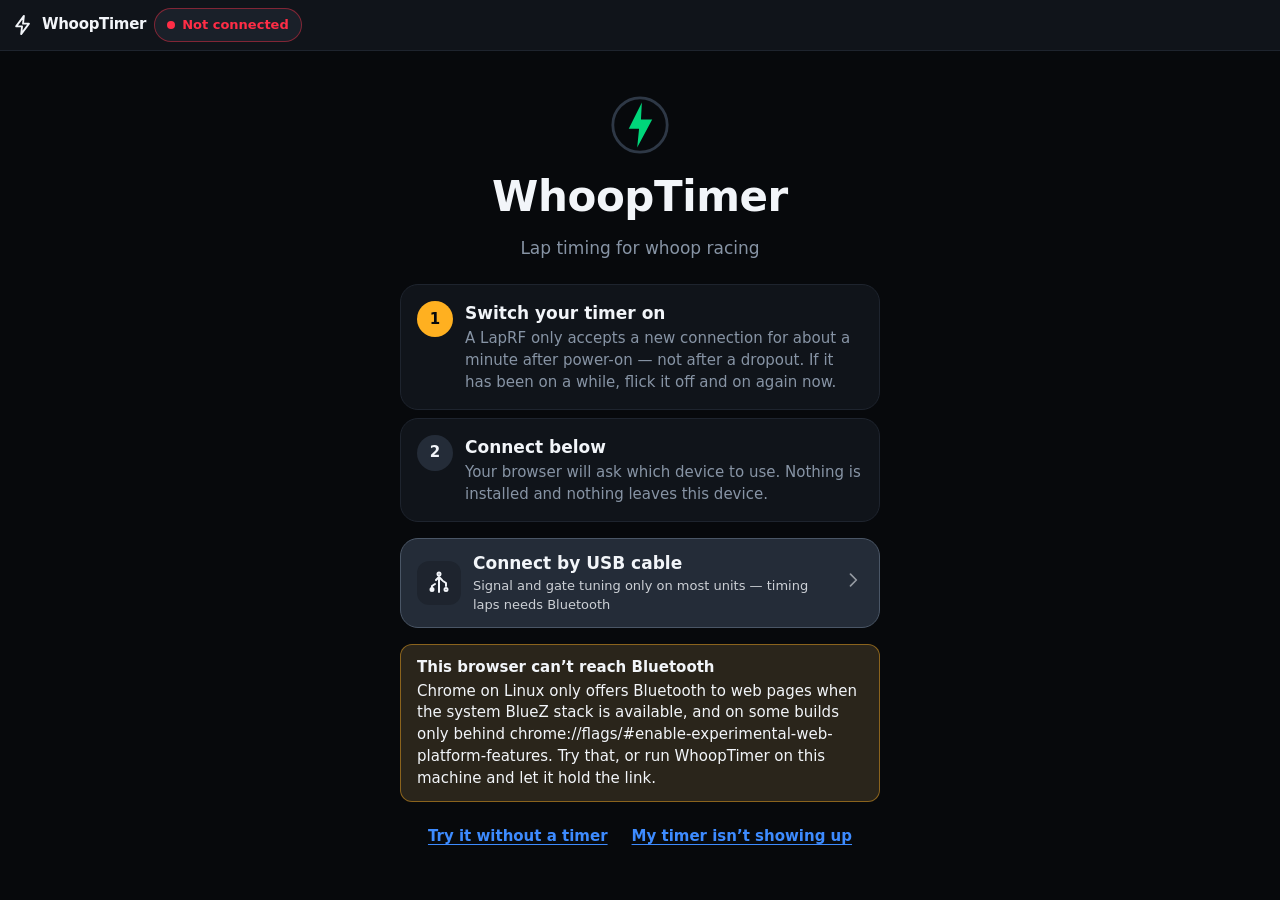
==== commit 9582f912: "UX: nothing a thumb can end by accident, and copy that matches what happened The countdown overlay c" ====
--- a/static/index.html
+++ b/static/index.html
@@ -21,7 +21,9 @@
   <header class="topbar" id="topbar"></header>
   <main id="main">
     <div class="screen"><div class="connect"><div class="inner">
-      <div class="searching"><div class="spinner"></div><strong>Starting…</strong></div>
+      <div class="searching"><div class="spinner"></div><strong id="bootMsg">Starting…</strong>
+        <p class="muted" id="bootHint" hidden>The app did not load. Check the connection and reload —
+        if this keeps happening, clear this site's data in the browser.</p></div>
     </div></div></div>
   </main>
 </div>
@@ -30,6 +32,7 @@
   <div style="display:grid;place-items:center">
     <div class="cd num" id="cdNum">5</div>
     <div class="stagetip" id="cdTip">Arm your quads</div>
+    <button class="ghost cancel" id="cdCancel" type="button">Cancel start</button>
   </div>
 </div>
 <div class="ov" id="goflash" hidden><div class="goword num">GO</div></div>
@@ -44,6 +47,16 @@
   </div>
 </noscript>
 
+<script>
+  /* A silent hang on "Starting…" is the worst possible first impression. */
+  setTimeout(function () {
+    if (!window.wt) {
+      var m = document.getElementById('bootMsg'), h = document.getElementById('bootHint');
+      if (m) m.textContent = 'Still starting…';
+      if (h) h.hidden = false;
+    }
+  }, 9000);
+</script>
 <script type="module" src="js/boot.js"></script>
 </body>
 </html>
--- a/static/app.css
+++ b/static/app.css
@@ -169,7 +169,7 @@
   border-bottom-width:2px;border-radius:5px;padding:1px 6px;font:600 var(--t-13)/1.5 var(--font-num)}
 
 /* --------------------------------------------------------------- app shell -- */
-.app{height:100dvh;display:flex;flex-direction:column;overflow:hidden}
+.app{height:100vh;height:100dvh;display:flex;flex-direction:column;overflow:hidden}
 
 .topbar{
   display:flex;align-items:center;gap:var(--s2);
@@ -186,11 +186,11 @@
   color:var(--fg-2);font-size:var(--t-13);font-weight:650;white-space:nowrap;
   min-height:34px}
 .pill .dot{width:8px;height:8px;border-radius:99px;background:var(--fg-3);flex:none}
-.pill[data-tone=ok]{color:var(--state-green);border-color:color-mix(in srgb,var(--state-green) 40%,transparent)}
-.pill[data-tone=ok] .dot{background:var(--state-green);box-shadow:0 0 0 3px color-mix(in srgb,var(--state-green) 22%,transparent)}
-.pill[data-tone=warn]{color:var(--state-amber);border-color:color-mix(in srgb,var(--state-amber) 40%,transparent)}
+.pill[data-tone=ok]{color:var(--state-green);border-color:var(--state-green);border-color:color-mix(in srgb,var(--state-green) 40%,transparent)}
+.pill[data-tone=ok] .dot{background:var(--state-green);box-shadow:0 0 0 3px var(--state-green);box-shadow:0 0 0 3px color-mix(in srgb,var(--state-green) 22%,transparent)}
+.pill[data-tone=warn]{color:var(--state-amber);border-color:var(--state-amber);border-color:color-mix(in srgb,var(--state-amber) 40%,transparent)}
 .pill[data-tone=warn] .dot{background:var(--state-amber)}
-.pill[data-tone=bad]{color:var(--state-red);border-color:color-mix(in srgb,var(--state-red) 45%,transparent)}
+.pill[data-tone=bad]{color:var(--state-red);border-color:var(--state-red);border-color:color-mix(in srgb,var(--state-red) 45%,transparent)}
 .pill[data-tone=bad] .dot{background:var(--state-red)}
 button.pill{cursor:pointer}
 
@@ -250,12 +250,12 @@
 
 .note{border-radius:var(--r2);padding:var(--s3) var(--s4);font-size:var(--t-15);
   border:1px solid var(--line);background:var(--surface-2);color:var(--fg-2)}
-.note[data-tone=warn]{border-color:color-mix(in srgb,var(--state-amber) 45%,transparent);
-  background:color-mix(in srgb,var(--state-amber) 11%,var(--surface-1));color:var(--fg)}
-.note[data-tone=bad]{border-color:color-mix(in srgb,var(--state-red) 50%,transparent);
-  background:color-mix(in srgb,var(--state-red) 11%,var(--surface-1));color:var(--fg)}
-.note[data-tone=ok]{border-color:color-mix(in srgb,var(--state-green) 40%,transparent);
-  background:color-mix(in srgb,var(--state-green) 10%,var(--surface-1));color:var(--fg)}
+.note[data-tone=warn]{border-color:var(--state-amber);border-color:color-mix(in srgb,var(--state-amber) 45%,transparent);
+  background:var(--surface-1);background:color-mix(in srgb,var(--state-amber) 11%,var(--surface-1));color:var(--fg)}
+.note[data-tone=bad]{border-color:var(--state-red);border-color:color-mix(in srgb,var(--state-red) 50%,transparent);
+  background:var(--surface-1);background:color-mix(in srgb,var(--state-red) 11%,var(--surface-1));color:var(--fg)}
+.note[data-tone=ok]{border-color:var(--state-green);border-color:color-mix(in srgb,var(--state-green) 40%,transparent);
+  background:var(--surface-1);background:color-mix(in srgb,var(--state-green) 10%,var(--surface-1));color:var(--fg)}
 .note strong{display:block;margin-bottom:2px}
 .note .act{margin-top:var(--s2)}
 
@@ -286,19 +286,19 @@
 .coach{
   display:flex;align-items:center;gap:var(--s3);
   padding:var(--s3) var(--s4);border-radius:var(--r2);
-  background:color-mix(in srgb,var(--info) 12%,var(--surface-1));
+  background:var(--surface-1);background:color-mix(in srgb,var(--info) 12%,var(--surface-1));
   border:1px solid color-mix(in srgb,var(--info) 34%,transparent);
   font-size:var(--t-15);font-weight:600}
 .coach .k{flex:none;width:22px;height:22px;border-radius:99px;display:grid;place-items:center;
   background:var(--info);color:#04101f;font-weight:900;font-size:11px}
-.coach[data-tone=warn]{background:color-mix(in srgb,var(--state-amber) 13%,var(--surface-1));
-  border-color:color-mix(in srgb,var(--state-amber) 42%,transparent)}
+.coach[data-tone=warn]{background:var(--surface-1);background:color-mix(in srgb,var(--state-amber) 13%,var(--surface-1));
+  border-color:var(--state-amber);border-color:color-mix(in srgb,var(--state-amber) 42%,transparent)}
 .coach[data-tone=warn] .k{background:var(--state-amber);color:var(--on-id)}
-.coach[data-tone=bad]{background:color-mix(in srgb,var(--state-red) 13%,var(--surface-1));
-  border-color:color-mix(in srgb,var(--state-red) 46%,transparent)}
+.coach[data-tone=bad]{background:var(--surface-1);background:color-mix(in srgb,var(--state-red) 13%,var(--surface-1));
+  border-color:var(--state-red);border-color:color-mix(in srgb,var(--state-red) 46%,transparent)}
 .coach[data-tone=bad] .k{background:var(--state-red);color:#2a0508}
-.coach[data-tone=ok]{background:color-mix(in srgb,var(--state-green) 11%,var(--surface-1));
-  border-color:color-mix(in srgb,var(--state-green) 36%,transparent)}
+.coach[data-tone=ok]{background:var(--surface-1);background:color-mix(in srgb,var(--state-green) 11%,var(--surface-1));
+  border-color:var(--state-green);border-color:color-mix(in srgb,var(--state-green) 36%,transparent)}
 .coach[data-tone=ok] .k{background:var(--state-green);color:var(--on-go)}
 .coach .text{flex:1}
 .coach button{margin:-4px 0;min-height:36px;padding:6px 12px;font-size:var(--t-13)}
@@ -336,8 +336,8 @@
 /* Broadcast timing convention: the fraction sits smaller than the whole
    seconds, so the digit that matters is the one you read first. */
 .hero-lap .big .dec{font-size:.56em;color:var(--fg-2);letter-spacing:-.02em}
-.hero-lap .big[data-tone=purple] .dec{color:color-mix(in srgb,var(--t-purple) 78%,var(--fg-3))}
-.hero-lap .big[data-tone=green] .dec{color:color-mix(in srgb,var(--t-green) 78%,var(--fg-3))}
+.hero-lap .big[data-tone=purple] .dec{color:var(--t-purple);color:color-mix(in srgb,var(--t-purple) 78%,var(--fg-3))}
+.hero-lap .big[data-tone=green] .dec{color:var(--t-green);color:color-mix(in srgb,var(--t-green) 78%,var(--fg-3))}
 .hero-lap .big[data-tone=purple]{color:var(--t-purple)}
 .hero-lap .big[data-tone=green]{color:var(--t-green)}
 .hero-lap .big[data-tone=idle]{color:var(--t-none)}
@@ -421,8 +421,11 @@
 .trow .times .v[data-tone=purple]{color:var(--t-purple)}
 .trow .times .v[data-tone=green]{color:var(--t-green)}
 .trow .times .v[data-tone=none]{color:var(--t-none)}
+.trow .addlap{min-height:40px;padding:6px 12px;font-size:var(--t-13);border:1px solid var(--line);
+  align-self:center;white-space:nowrap}
+.trow .addlap:disabled{opacity:.35}
 .trow.hit{animation:rowhit 700ms var(--ease)}
-@keyframes rowhit{0%{border-color:var(--state-green);background:color-mix(in srgb,var(--state-green) 14%,var(--surface-1))}
+@keyframes rowhit{0%{border-color:var(--state-green);background:var(--surface-1);background:color-mix(in srgb,var(--state-green) 14%,var(--surface-1))}
                   100%{border-color:var(--line-subtle);background:var(--surface-1)}}
 
 /* ---------------------------------------------------------- pilots / setup -- */
@@ -439,7 +442,7 @@
   padding:0;position:relative;flex:none;min-height:32px}
 .toggle .pip{position:absolute;top:3px;left:3px;width:24px;height:24px;border-radius:99px;
   background:var(--fg-3);transition:transform var(--dur) var(--ease),background var(--dur) var(--ease)}
-.toggle[aria-pressed=true]{background:color-mix(in srgb,var(--state-green) 40%,var(--surface-3));
+.toggle[aria-pressed=true]{background:var(--surface-3);background:color-mix(in srgb,var(--state-green) 40%,var(--surface-3));
   border-color:var(--state-green)}
 .toggle[aria-pressed=true] .pip{transform:translateX(24px);background:var(--state-green)}
 
@@ -466,11 +469,11 @@
   padding:var(--s3) var(--s4);border-radius:var(--r2);background:var(--surface-1);
   border:1px dashed var(--line);color:var(--fg-3)}
 .verdict{display:grid;gap:2px;padding:var(--s3);border-radius:var(--r1);font-size:var(--t-15)}
-.verdict[data-level=fatal]{background:color-mix(in srgb,var(--state-red) 14%,var(--surface-1));
+.verdict[data-level=fatal]{background:var(--surface-1);background:color-mix(in srgb,var(--state-red) 14%,var(--surface-1));
   border:1px solid color-mix(in srgb,var(--state-red) 50%,transparent)}
-.verdict[data-level=bad],.verdict[data-level=warn]{background:color-mix(in srgb,var(--state-amber) 12%,var(--surface-1));
+.verdict[data-level=bad],.verdict[data-level=warn]{background:var(--surface-1);background:color-mix(in srgb,var(--state-amber) 12%,var(--surface-1));
   border:1px solid color-mix(in srgb,var(--state-amber) 44%,transparent)}
-.verdict[data-level=good]{background:color-mix(in srgb,var(--state-green) 10%,var(--surface-1));
+.verdict[data-level=good]{background:var(--surface-1);background:color-mix(in srgb,var(--state-green) 10%,var(--surface-1));
   border:1px solid color-mix(in srgb,var(--state-green) 34%,transparent)}
 .verdict[data-level=untuned],.verdict[data-level=unknown],.verdict[data-level=off]{
   background:var(--surface-2);border:1px solid var(--line)}
@@ -490,25 +493,26 @@
 
 /* ---------------------------------------------------------------- overlays -- */
 .ov{position:fixed;inset:0;z-index:80;display:grid;place-items:center;
-  background:rgb(3 5 8 / .93);backdrop-filter:blur(3px);padding:var(--s4)}
+  background:rgb(3 5 8 / .93);-webkit-backdrop-filter:blur(3px);backdrop-filter:blur(3px);padding:var(--s4)}
 .ov .cd{font-family:var(--font-num);font-size:var(--t-countdown);font-weight:800;
   color:var(--state-amber);line-height:.85}
 .ov .goword{font-family:var(--font-num);font-size:var(--t-go);font-weight:900;color:var(--state-green)}
 .ov .stagetip{color:var(--fg-2);font-size:var(--t-20);text-align:center;margin-top:var(--s4)}
+.ov .cancel{margin-top:var(--s5);min-height:52px;padding:0 28px;font-size:var(--t-17)}
 
 .sheet{position:fixed;inset:0;z-index:70;display:flex;align-items:flex-end;justify-content:center;
   background:rgb(3 5 8 / .72);padding:0}
 .sheet .panel{width:100%;max-width:620px;background:var(--surface-1);
   border:1px solid var(--line);border-bottom:none;
   border-radius:var(--r4) var(--r4) 0 0;padding:var(--s4) var(--s4) calc(var(--s5) + var(--safe-b));
-  max-height:88dvh;overflow:auto;animation:sheetin var(--dur) var(--ease)}
+  max-height:88vh;max-height:88dvh;overflow:auto;animation:sheetin var(--dur) var(--ease)}
 @keyframes sheetin{from{transform:translateY(24px);opacity:0}to{transform:none;opacity:1}}
 .sheet .grip{width:40px;height:4px;border-radius:99px;background:var(--line);margin:0 auto var(--s3)}
 .sheet h2{margin-bottom:var(--s3)}
 @media (min-width:700px){
   .sheet{align-items:center}
   .sheet .panel{border-radius:var(--r4);border-bottom:1px solid var(--line);
-    padding-bottom:var(--s5);max-height:84dvh}
+    padding-bottom:var(--s5);max-height:84vh;max-height:84dvh}
 }
 
 .results{display:grid;gap:var(--s2)}
@@ -529,8 +533,8 @@
 .toast{background:var(--surface-3);border:1px solid var(--edge);border-radius:var(--r2);
   padding:12px 16px;box-shadow:var(--shadow-2);transition:opacity var(--dur) var(--ease);
   font-size:var(--t-15)}
-.toast.err{border-color:var(--state-red);background:color-mix(in srgb,var(--state-red) 20%,var(--surface-3))}
-.toast.ok{border-color:var(--state-green);background:color-mix(in srgb,var(--state-green) 18%,var(--surface-3))}
+.toast.err{border-color:var(--state-red);background:var(--surface-3);background:color-mix(in srgb,var(--state-red) 20%,var(--surface-3))}
+.toast.ok{border-color:var(--state-green);background:var(--surface-3);background:color-mix(in srgb,var(--state-green) 18%,var(--surface-3))}
 
 /* ------------------------------------------------------------------ misc -- */
 .kbdhelp{display:grid;gap:6px;font-size:var(--t-15)}
@@ -541,7 +545,7 @@
 .lapchips{display:flex;flex-wrap:wrap;gap:5px}
 .lapchip{font-family:var(--font-num);font-size:var(--t-13);padding:3px 8px;border-radius:6px;
   background:var(--surface-3);color:var(--fg-2)}
-.lapchip[data-best]{background:color-mix(in srgb,var(--t-purple) 26%,var(--surface-3));color:var(--fg)}
+.lapchip[data-best]{background:var(--surface-3);background:color-mix(in srgb,var(--t-purple) 26%,var(--surface-3));color:var(--fg)}
 
 @media (max-width:560px){
   .band{grid-template-columns:auto 1fr;gap:var(--s2);padding:var(--s2) var(--s3)}
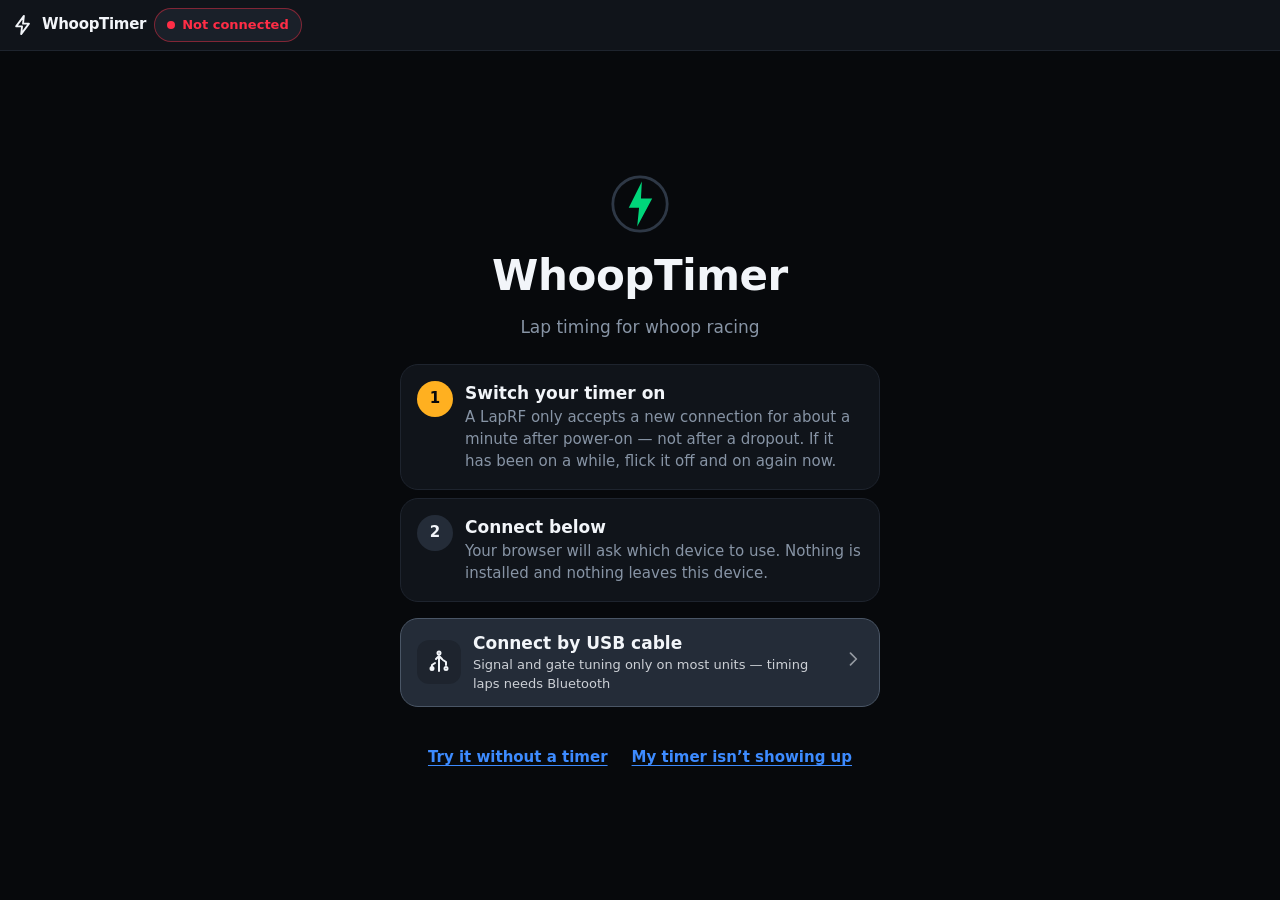
==== commit 23743a48: "Flash the screen on a crossing, and read the state the LEDs are showing The puck's own lights and be" ====
--- a/static/index.html
+++ b/static/index.html
@@ -36,6 +36,9 @@
   </div>
 </div>
 <div class="ov" id="goflash" hidden><div class="goword num">GO</div></div>
+<!-- A crossing, seen from across a room. Not an overlay: it must not cover the
+     lap that just appeared, and it must never swallow a tap. -->
+<div id="passflash" hidden></div>
 
 <div id="toasts" role="status" aria-live="polite"></div>
 
--- a/static/app.css
+++ b/static/app.css
@@ -258,6 +258,34 @@
   background:var(--surface-1);background:color-mix(in srgb,var(--state-green) 10%,var(--surface-1));color:var(--fg)}
 .note strong{display:block;margin-bottom:2px}
 .note .act{margin-top:var(--s2)}
+/* The verdict under a gate's meter: what was seen, and the one button worth
+   offering. Wraps rather than truncates — the sentence is the point. */
+.passline{display:flex;align-items:center;gap:var(--s2);flex-wrap:wrap;
+  margin-top:var(--s2);font-size:var(--t-15);color:var(--fg-2);min-height:30px}
+.passline .dot{width:9px;height:9px;border-radius:50%;flex:none;background:var(--fg-3)}
+.passline .dot[data-tone=ok]{background:var(--state-green)}
+.passline .dot[data-tone=warn]{background:var(--state-amber)}
+.passline .dot[data-tone=bad]{background:var(--state-red)}
+.passline button{padding:5px 12px;min-height:32px;font-size:var(--t-13);font-weight:700}
+/* The per-receiver self-tuning switch. Pressed is a real state, not a hover:
+   it writes to the timer on its own and must read as switched on from across
+   a room. */
+.gateslot header .autotune{padding:5px 12px;min-height:32px;font-size:var(--t-13);
+  font-weight:700;border-radius:var(--r1);border:1px solid var(--line);
+  background:var(--surface-2);color:var(--fg-3)}
+.gateslot header .autotune[aria-pressed=true]{border-color:var(--state-green);
+  color:var(--fg);background:color-mix(in srgb,var(--state-green) 22%,var(--surface-2))}
+/* A command block someone is about to paste into a terminal. It must survive
+   being read on a phone: monospace so a flag is unambiguous, scrolling in its
+   own box rather than pushing the page sideways, and wrapping off so a long
+   line is one line and not a puzzle. */
+.note pre.cmd{margin:var(--s2) 0 0;padding:var(--s2) var(--s3);border-radius:var(--r1);
+  border:1px solid var(--line);background:var(--surface-2);color:var(--fg);
+  font-family:ui-monospace,SFMono-Regular,Menlo,Consolas,monospace;
+  font-size:var(--t-13);line-height:1.5;overflow-x:auto;white-space:pre;
+  -webkit-user-select:all;user-select:all}
+.note .act .ghostlink{color:var(--info);font-size:var(--t-15);font-weight:600;
+  align-self:center;text-decoration:underline;text-underline-offset:3px}
 
 .linkrow{display:flex;justify-content:center;gap:var(--s4);flex-wrap:wrap;
   font-size:var(--t-15)}
@@ -500,6 +528,16 @@
 .ov .stagetip{color:var(--fg-2);font-size:var(--t-20);text-align:center;margin-top:var(--s4)}
 .ov .cancel{margin-top:var(--s5);min-height:52px;padding:0 28px;font-size:var(--t-17)}
 
+/* The gate flash. A border of light around the whole screen rather than a wash
+   over it: a phone propped by the gate has to show a crossing from the far side
+   of a room, while the lap time that just landed stays readable underneath. */
+#passflash{position:fixed;inset:0;z-index:75;pointer-events:none;
+  box-shadow:inset 0 0 0 10px var(--flash, var(--state-green)),
+             inset 0 0 90px 10px var(--flash, var(--state-green));
+  opacity:0;transition:opacity 90ms linear}
+#passflash[data-on]{opacity:.85;transition:none}
+@media (prefers-reduced-motion:reduce){#passflash{transition:none}}
+
 .sheet{position:fixed;inset:0;z-index:70;display:flex;align-items:flex-end;justify-content:center;
   background:rgb(3 5 8 / .72);padding:0}
 .sheet .panel{width:100%;max-width:620px;background:var(--surface-1);
